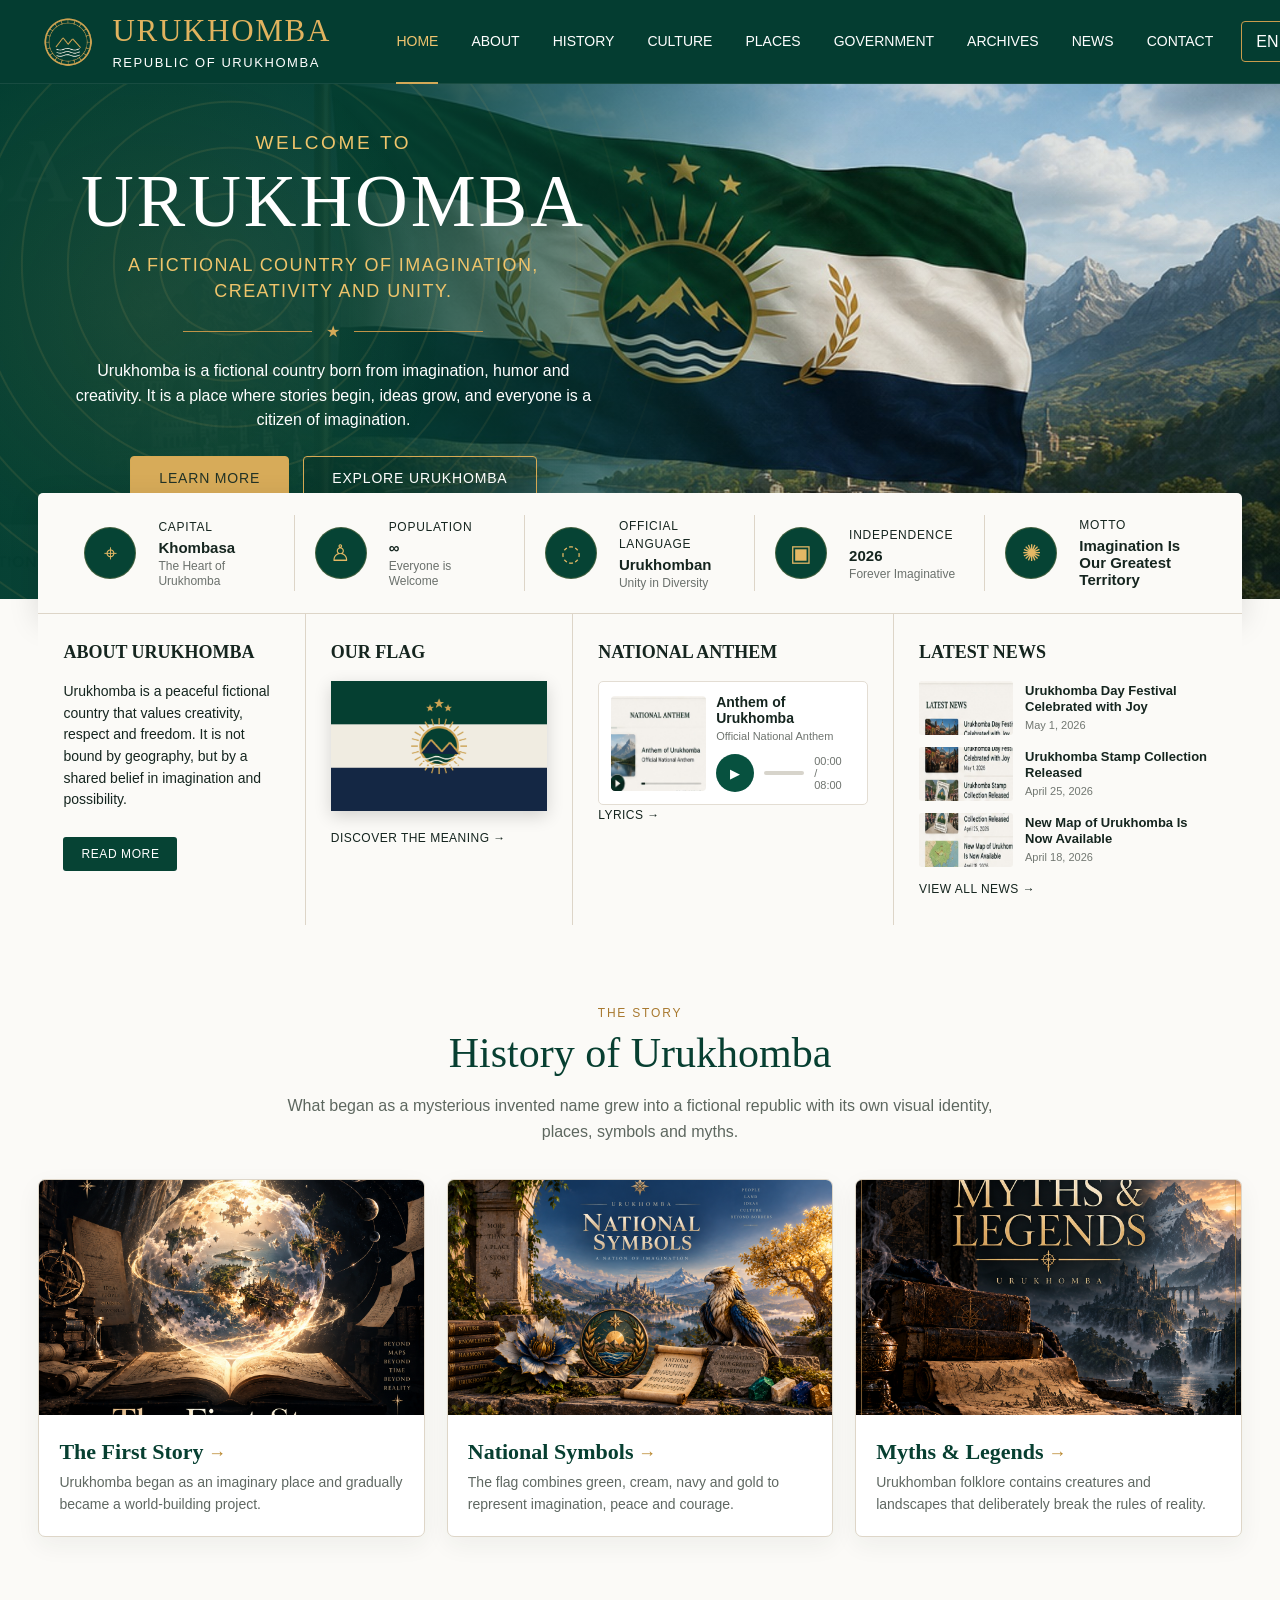
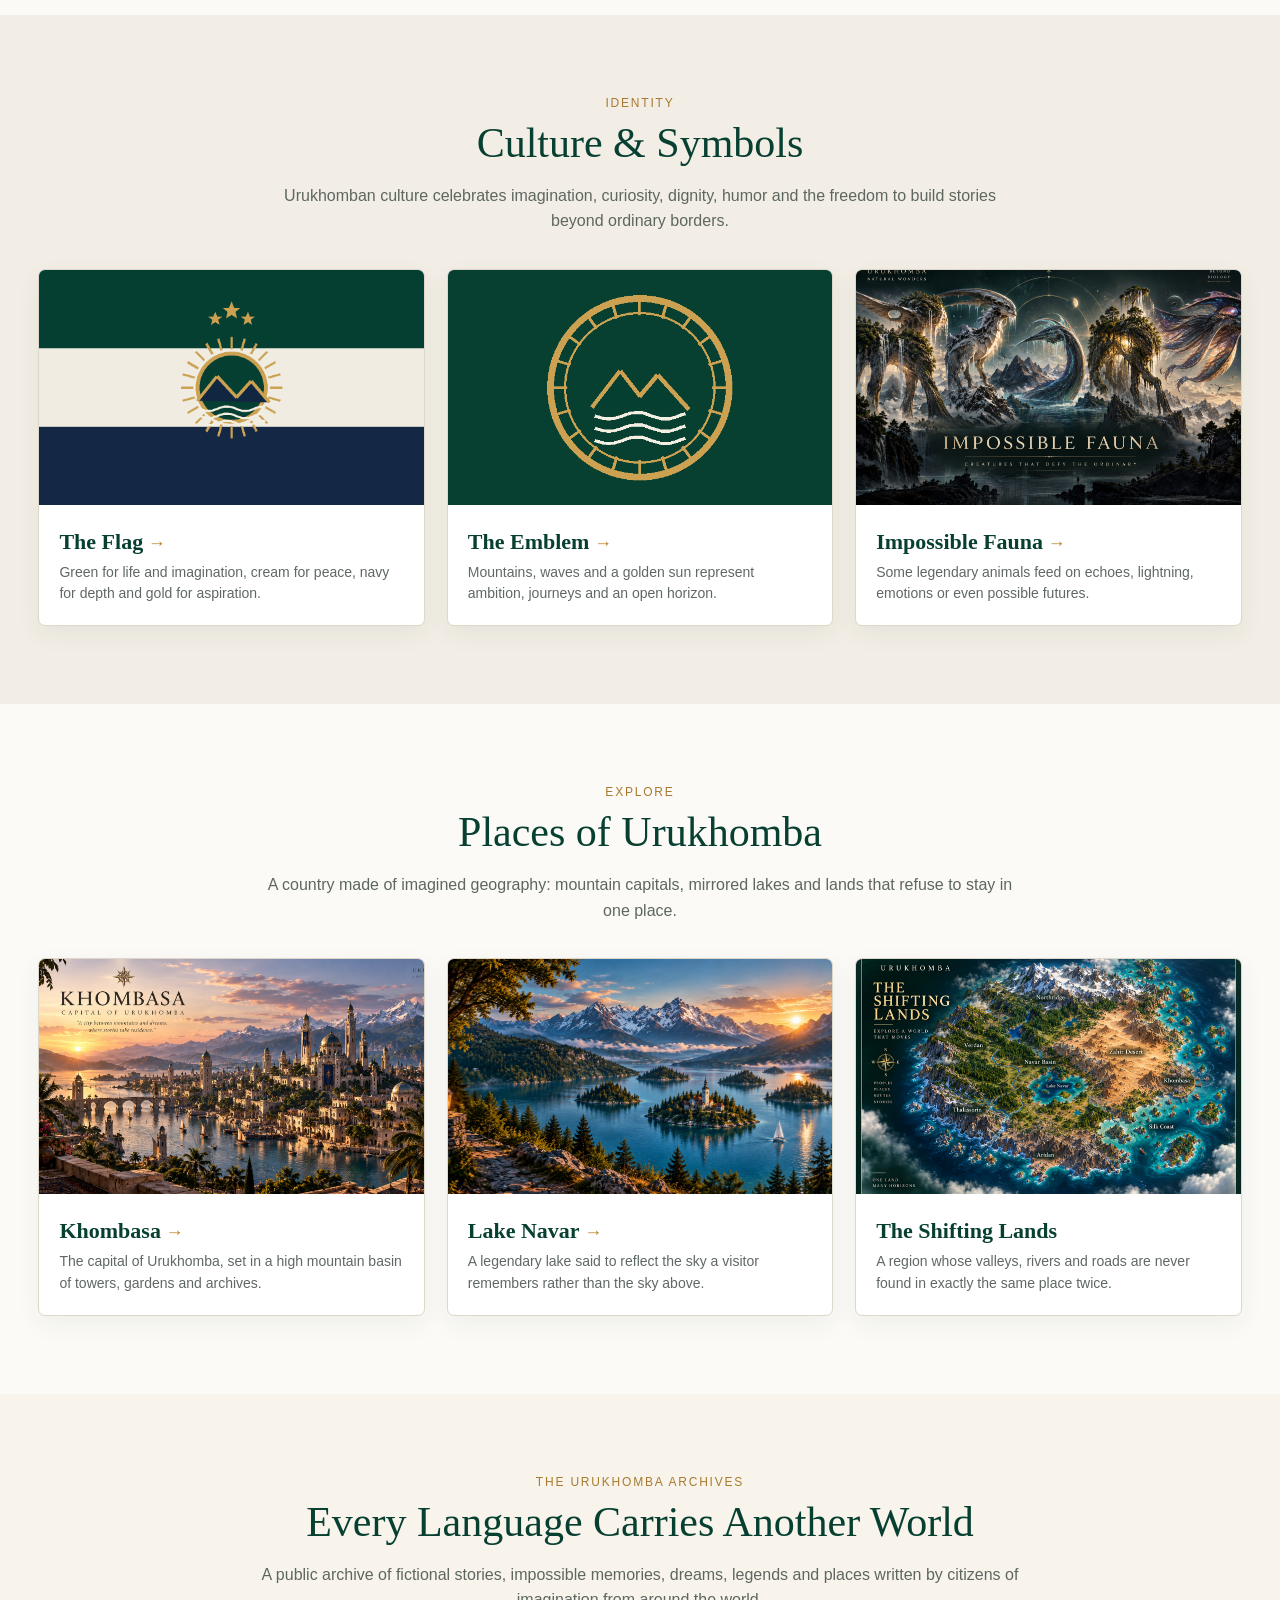
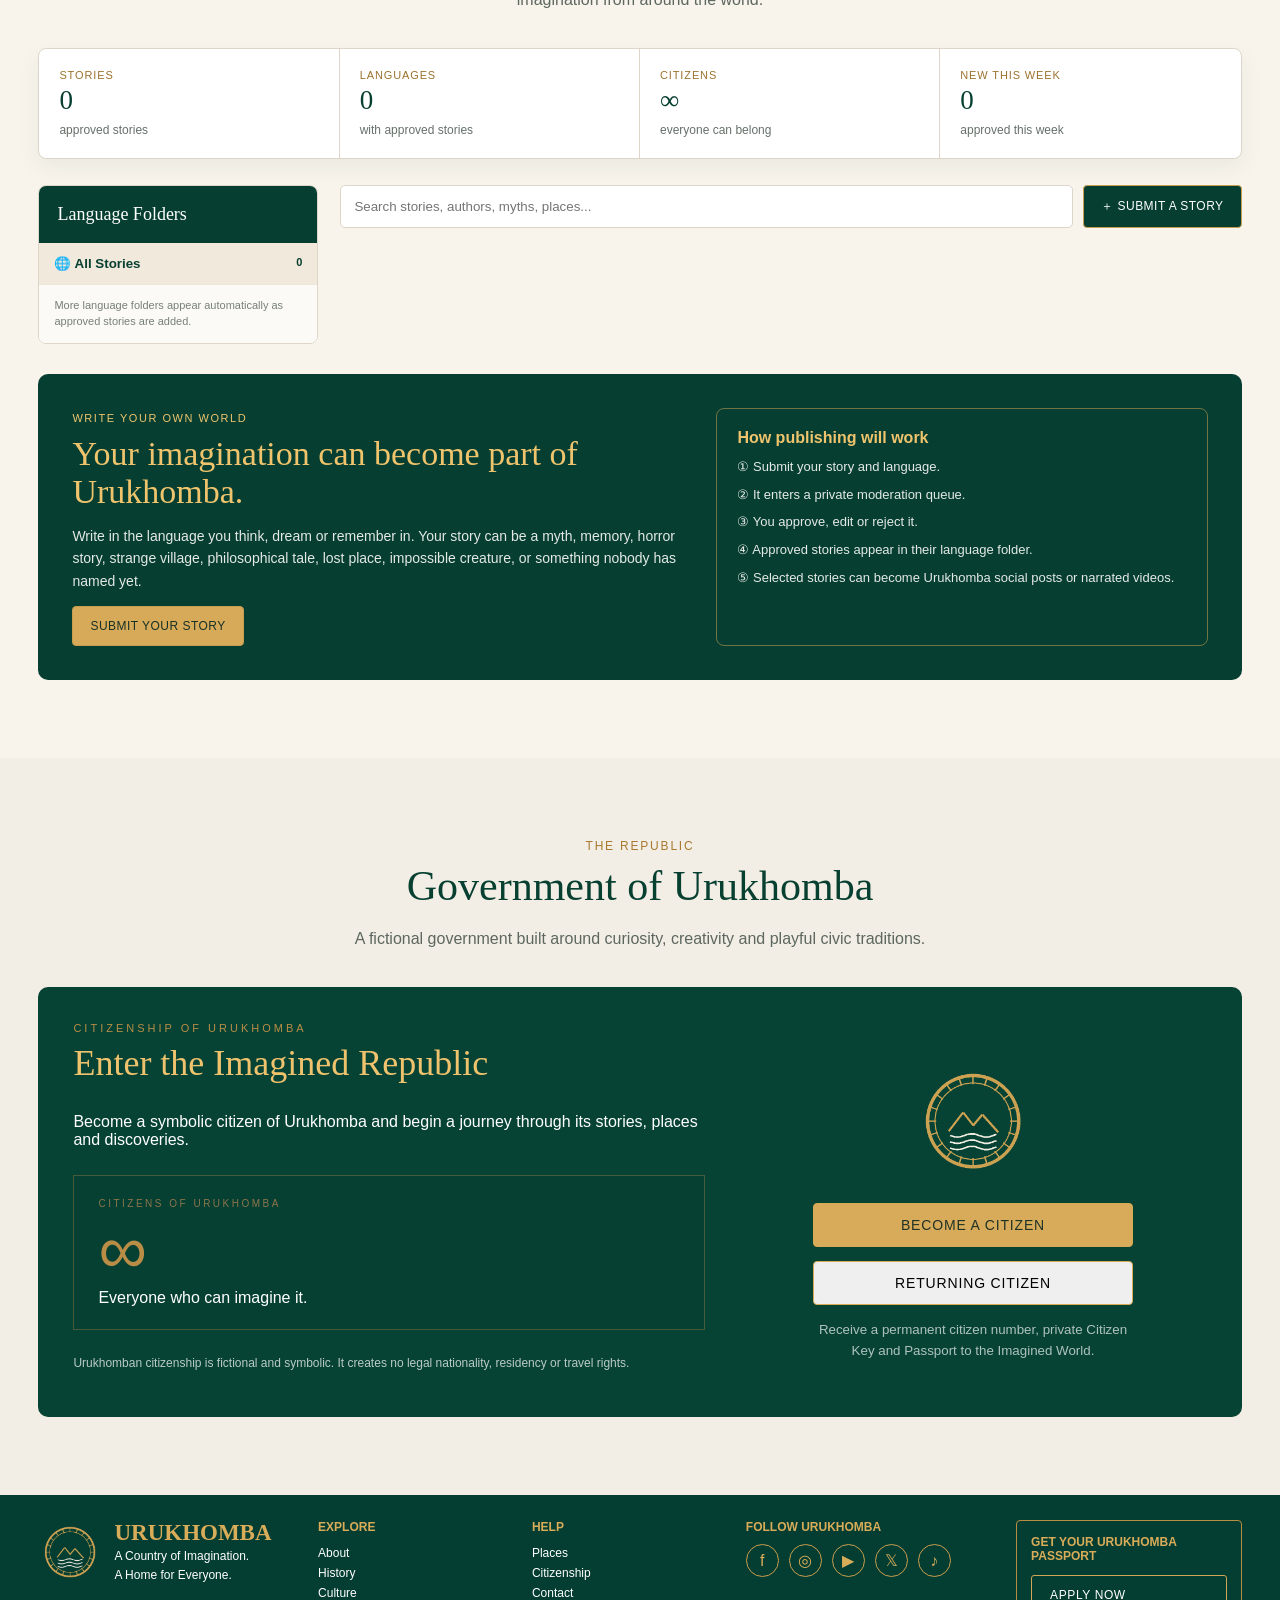
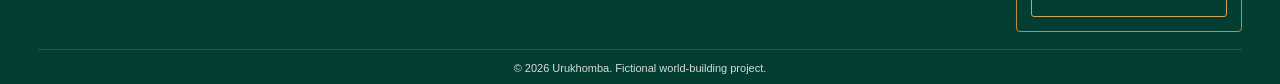
==== index.html @ 4d4093bb "Refresh citizenship PDF script" ====
<!doctype html>
<html lang="en">
<head>
<meta charset="utf-8">
<meta name="viewport" content="width=device-width, initial-scale=1">
<title>Urukhomba — Republic of Imagination</title>
<meta name="description" content="Official fictional website of Urukhomba — a country of imagination, creativity and unity.">
<link rel="icon" href="assets/emblem.png">
<link rel="stylesheet" href="style.css">
  <link rel="stylesheet" href="https://unpkg.com/leaflet@1.9.4/dist/leaflet.css" crossorigin="">
</head>
<body>
<header class="topbar">
  <div class="shell navrow">
    <a class="brand" href="#home">
      <img src="assets/emblem.png" alt="">
      <div><div class="brandname">URUKHOMBA</div><div class="brandsub">REPUBLIC OF URUKHOMBA</div></div>
    </a>
    <button class="hamb" id="hamb">☰</button>
    <nav id="nav">
      <a class="active" href="#home">HOME</a><a href="#about">ABOUT</a><a href="#history">HISTORY</a>
      <a href="#culture">CULTURE</a><a href="#places">PLACES</a><a href="#government">GOVERNMENT</a><a href="#archives">ARCHIVES</a>
      <a href="#news">NEWS</a><a href="#contact">CONTACT</a>
    </nav>
    <div class="lang">EN⌄</div>
  </div>
</header>

<main>
<section class="hero" id="home">
  <div class="hero-bg"></div>
  <div class="shell hero-inner">
    <div class="hero-copy">
      <div class="eyebrow">WELCOME TO</div>
      <h1>URUKHOMBA</h1>
      <div class="tag">A FICTIONAL COUNTRY OF IMAGINATION,<br>CREATIVITY AND UNITY.</div>
      <div class="ornament">★</div>
      <p>Urukhomba is a fictional country born from imagination, humor and creativity. It is a place where stories begin, ideas grow, and everyone is a citizen of imagination.</p>
      <div class="buttons"><a class="btn gold" href="#about">LEARN MORE</a><a class="btn outline" href="#places">EXPLORE URUKHOMBA</a></div>
    </div>
  </div>
</section>

<div class="shell floating">
  <section class="facts">
    <div class="fact"><div class="round">⌖</div><div><small>CAPITAL</small><strong>Khombasa</strong><span>The Heart of Urukhomba</span></div></div>
    <div class="fact"><div class="round">♙</div><div><small>POPULATION</small><strong>∞</strong><span>Everyone is Welcome</span></div></div>
    <div class="fact"><div class="round">◌</div><div><small>OFFICIAL LANGUAGE</small><strong>Urukhomban</strong><span>Unity in Diversity</span></div></div>
    <div class="fact"><div class="round">▣</div><div><small>INDEPENDENCE</small><strong>2026</strong><span>Forever Imaginative</span></div></div>
    <div class="fact"><div class="round">✺</div><div><small>MOTTO</small><strong>Imagination Is Our Greatest Territory</strong></div></div>
  </section>

  <section class="quad">
    <article class="panel" id="about">
      <h3>ABOUT URUKHOMBA</h3>
      <p>Urukhomba is a peaceful fictional country that values creativity, respect and freedom. It is not bound by geography, but by a shared belief in imagination and possibility.</p>
      <a class="smallbtn" href="#history">READ MORE</a>
    </article>
    <article class="panel">
      <h3>OUR FLAG</h3>
      <img class="flag" src="assets/flag.png" alt="Flag of Urukhomba">
      <a class="textlink" href="#culture">DISCOVER THE MEANING →</a>
    </article>
    <article class="panel">
      <h3>NATIONAL ANTHEM</h3>
      <div class="player">
        <img src="assets/anthem.jpg" alt="">
        <div class="ptext"><strong>Anthem of Urukhomba</strong><span>Official National Anthem</span></div>
        <button id="play">▶</button><div class="track"><div id="progress"></div></div><span class="time" id="time">00:00 / 00:00</span><audio id="anthemAudio" src="Urukhomba.mp3" preload="metadata"></audio>
      </div>
      <a class="textlink" href="#anthem-lyrics" id="openAnthemLyrics">LYRICS →</a>
    </article>
    <article class="panel" id="news">
      <h3>LATEST NEWS</h3>
      <div class="news"><img src="assets/news1.jpg"><div><strong>Urukhomba Day Festival Celebrated with Joy</strong><span>May 1, 2026</span></div></div>
      <div class="news"><img src="assets/news2.jpg"><div><strong>Urukhomba Stamp Collection Released</strong><span>April 25, 2026</span></div></div>
      <div class="news"><img src="assets/news3.jpg"><div><strong>New Map of Urukhomba Is Now Available</strong><span>April 18, 2026</span></div></div>
      <a class="textlink" href="#history">VIEW ALL NEWS →</a>
    </article>
  </section>
</div>

<section class="section" id="history"><div class="shell">
  <div class="sectionhead"><span>THE STORY</span><h2>History of Urukhomba</h2><p>What began as a mysterious invented name grew into a fictional republic with its own visual identity, places, symbols and myths.</p></div>
  <div class="cards">
    <article class="world-folder" tabindex="0" role="button" data-world-title="The First Story" data-world-eyebrow="HISTORY · ORIGIN"><img src="assets/first-story-thumbnail.png"><div><h4>The First Story</h4><p>Urukhomba began as an imaginary place and gradually became a world-building project.</p></div></article>
    <article class="world-folder" tabindex="0" role="button" data-world-title="National Symbols" data-world-eyebrow="HISTORY · NATIONAL IDENTITY"><img src="assets/national-symbols-thumbnail.png"><div><h4>National Symbols</h4><p>The flag combines green, cream, navy and gold to represent imagination, peace and courage.</p></div></article>
    <article class="world-folder" tabindex="0" role="button" data-world-title="Myths &amp; Legends" data-world-eyebrow="HISTORY · FOLKLORE"><img src="assets/myths-legends-thumbnail.png"><div><h4>Myths & Legends</h4><p>Urukhomban folklore contains creatures and landscapes that deliberately break the rules of reality.</p></div></article>
  </div>
</div></section>

<section class="section pale" id="culture"><div class="shell">
  <div class="sectionhead"><span>IDENTITY</span><h2>Culture & Symbols</h2><p>Urukhomban culture celebrates imagination, curiosity, dignity, humor and the freedom to build stories beyond ordinary borders.</p></div>
  <div class="cards">
    <article class="world-folder" tabindex="0" role="button" data-world-title="The Flag" data-world-eyebrow="CULTURE · NATIONAL FLAG"><img src="assets/flag.png"><div><h4>The Flag</h4><p>Green for life and imagination, cream for peace, navy for depth and gold for aspiration.</p></div></article>
    <article class="world-folder" tabindex="0" role="button" data-world-title="The Emblem" data-world-eyebrow="CULTURE · NATIONAL EMBLEM"><img class="contain dark" src="assets/emblem.png"><div><h4>The Emblem</h4><p>Mountains, waves and a golden sun represent ambition, journeys and an open horizon.</p></div></article>
    <article class="world-folder" tabindex="0" role="button" data-world-title="Impossible Fauna" data-world-eyebrow="CULTURE · NATURAL MYTHOLOGY"><img src="assets/impossible-fauna-thumbnail.png"><div><h4>Impossible Fauna</h4><p>Some legendary animals feed on echoes, lightning, emotions or even possible futures.</p></div></article>
  </div>
</div></section>

<section class="section" id="places"><div class="shell">
  <div class="sectionhead"><span>EXPLORE</span><h2>Places of Urukhomba</h2><p>A country made of imagined geography: mountain capitals, mirrored lakes and lands that refuse to stay in one place.</p></div>
  <div class="cards">
    <article class="world-folder" tabindex="0" role="button" data-world-title="Khombasa" data-world-eyebrow="PLACES · CAPITAL"><img src="assets/khombasa-main.png"><div><h4>Khombasa</h4><p>The capital of Urukhomba, set in a high mountain basin of towers, gardens and archives.</p></div></article>
    <article class="world-folder" tabindex="0" role="button" data-world-title="Lake Navar" data-world-eyebrow="PLACES · LEGENDARY LAKE"><img src="assets/lake-navar-thumbnail.png"><div><h4>Lake Navar</h4><p>A legendary lake said to reflect the sky a visitor remembers rather than the sky above.</p></div></article>
    <article class="world-folder-shifting" tabindex="0" role="button" data-world-title="The Shifting Lands" data-world-eyebrow="PLACES · UNSTABLE GEOGRAPHY"><img src="assets/shifting-lands-thumbnail.png.png"><div><h4>The Shifting Lands</h4><p>A region whose valleys, rivers and roads are never found in exactly the same place twice.</p></div></article>
  </div>
</div></section>


<section class="section archive-section" id="archives">
  <div class="shell">
    <div class="sectionhead">
      <span>THE URUKHOMBA ARCHIVES</span>
      <h2>Every Language Carries Another World</h2>
      <p>A public archive of fictional stories, impossible memories, dreams, legends and places written by citizens of imagination from around the world.</p>
    </div>

    <div class="archive-stats">
      <div><small>STORIES</small><strong id="archiveStatStories">0</strong><span>approved stories</span></div>
      <div><small>LANGUAGES</small><strong id="archiveStatLanguages">0</strong><span>with approved stories</span></div>
      <div><small>CITIZENS</small><strong>∞</strong><span>everyone can belong</span></div>
      <div><small>NEW THIS WEEK</small><strong id="archiveStatWeek">0</strong><span>approved this week</span></div>
    </div>

    <div class="archive-layout">
      <aside class="archive-sidebar">
        <div class="archive-sidebar-title">Language Folders</div>
        <div id="archiveLanguageFolders">
          <button class="archive-lang active" data-lang="all"><span>🌐 All Stories</span><b>0</b></button>
          <div class="archive-more">More language folders appear automatically as approved stories are added.</div>
        </div>
      </aside>

      <div class="archive-main">
        <div class="archive-toolbar">
          <input id="archiveSearch" placeholder="Search stories, authors, myths, places...">
          <button class="archive-submit-btn" id="archiveSubmit">＋ SUBMIT A STORY</button>
        </div>
        <div class="archive-grid" id="archiveGrid"></div>
      </div>
    </div>

    <div class="archive-callout">
      <div>
        <span>WRITE YOUR OWN WORLD</span>
        <h3>Your imagination can become part of Urukhomba.</h3>
        <p>Write in the language you think, dream or remember in. Your story can be a myth, memory, horror story, strange village, philosophical tale, lost place, impossible creature, or something nobody has named yet.</p>
        <button class="archive-submit-btn gold" id="archiveSubmitBottom">SUBMIT YOUR STORY</button>
      </div>
      <div class="archive-process">
        <b>How publishing will work</b>
        <p>① Submit your story and language.</p>
        <p>② It enters a private moderation queue.</p>
        <p>③ You approve, edit or reject it.</p>
        <p>④ Approved stories appear in their language folder.</p>
        <p>⑤ Selected stories can become Urukhomba social posts or narrated videos.</p>
      </div>
    </div>
  </div>
</section>

<div class="archive-modal" id="archiveSubmitModal">
  <div class="archive-modal-card">
    <button class="archive-close" data-archive-close>×</button>
    <span class="archive-kicker">THE URUKHOMBA ARCHIVES</span>
    <h2>Submit Your Story</h2>
    <p class="archive-intro">Tell us a story from somewhere that may never have existed.</p>
    <form id="archiveStoryForm">
      <div class="archive-form-grid">
        <div class="archive-field">
          <label>STORY TITLE</label>
          <input id="archiveTitle" required placeholder="The Village Without Shadows">
        </div>
        <div class="archive-field">
          <label>AUTHOR</label>
          <input id="archiveAuthor" placeholder="Your name or Anonymous">
        </div>
        <div class="archive-field">
          <label>LANGUAGE</label>
          <input id="archiveLanguage" list="worldLanguages" required placeholder="Start typing your language...">
          <datalist id="worldLanguages">
            <option>Afrikaans</option><option>Albanian</option><option>Amharic</option><option>Arabic</option><option>Armenian</option><option>Assamese</option><option>Azerbaijani</option>
            <option>Basque</option><option>Belarusian</option><option>Bengali</option><option>Bosnian</option><option>Bulgarian</option><option>Burmese</option>
            <option>Catalan</option><option>Chinese</option><option>Croatian</option><option>Czech</option><option>Danish</option><option>Dutch</option>
            <option>English</option><option>Estonian</option><option>Filipino / Tagalog</option><option>Finnish</option><option>French</option>
            <option>Georgian</option><option>German</option><option>Greek</option><option>Gujarati</option><option>Haitian Creole</option><option>Hausa</option><option>Hebrew</option><option>Hindi</option><option>Hungarian</option>
            <option>Icelandic</option><option>Igbo</option><option>Indonesian</option><option>Irish</option><option>Italian</option><option>Japanese</option><option>Javanese</option>
            <option>Kannada</option><option>Kazakh</option><option>Khmer</option><option>Korean</option><option>Kurdish</option><option>Lao</option><option>Latin</option><option>Latvian</option><option>Lithuanian</option>
            <option>Macedonian</option><option>Malay</option><option>Malayalam</option><option>Marathi</option><option>Mongolian</option><option>Nepali</option><option>Norwegian</option>
            <option>Pashto</option><option>Persian</option><option>Polish</option><option>Portuguese</option><option>Punjabi</option><option>Romanian</option><option>Russian</option>
            <option>Serbian</option><option>Sinhala</option><option>Slovak</option><option>Slovenian</option><option>Somali</option><option>Spanish</option><option>Swahili</option><option>Swedish</option>
            <option>Tamil</option><option>Telugu</option><option>Thai</option><option>Tibetan</option><option>Turkish</option><option>Ukrainian</option><option>Urdu</option><option>Uzbek</option>
            <option>Vietnamese</option><option>Welsh</option><option>Xhosa</option><option>Yiddish</option><option>Yoruba</option><option>Zulu</option><option>Other / Not listed</option>
          </datalist>
        </div>
        <div class="archive-field">
          <label>STORY TYPE / TAGS <span>(optional)</span></label>
          <input id="archiveCategory" list="storyTypes" placeholder="Dream, mystery, sci-fi, memory...">
          <datalist id="storyTypes">
            <option>Dream</option><option>Legend</option><option>Myth</option><option>Mystery</option><option>Horror</option><option>Fantasy</option>
            <option>Science Fiction</option><option>Philosophy</option><option>Love</option><option>Adventure</option><option>Folklore</option>
            <option>Strange Encounter</option><option>Lost Place</option><option>Mythical Creature</option><option>Future World</option>
            <option>Letter From Another Reality</option><option>Memory</option><option>Spiritual</option><option>Surreal</option><option>Comedy</option>
          </datalist>
        </div>
        <div class="archive-field full">
          <label>YOUR STORY</label>
          <textarea id="archiveBody" required placeholder="Write your story here..."></textarea>
        </div>
      </div>
      <div class="archive-note">Your story will be sent privately to the Urukhomba moderation queue. It will not appear publicly until it is approved.</div>
      <button class="archive-submit-btn" type="submit">SUBMIT STORY</button>
    </form>
  </div>
</div>

<div class="archive-modal" id="archiveReaderModal">
  <div class="archive-modal-card reader">
    <button class="archive-close" data-archive-close>×</button>
    <span class="archive-kicker" id="archiveReaderLang"></span>
    <h2 id="archiveReaderTitle"></h2>
    <div class="archive-reader-meta" id="archiveReaderMeta"></div>
    <div class="archive-reader-text" id="archiveReaderText"></div>
  </div>
</div>

<section class="section pale" id="government">
  <div class="shell">

    <div class="sectionhead">
      <span>THE REPUBLIC</span>
      <h2>Government of Urukhomba</h2>
      <p>A fictional government built around curiosity, creativity and playful civic traditions.</p>
    </div>

    <div class="passport citizenship-entry">

      <div class="citizenship-entry-copy">
        <span class="citizenship-kicker">CITIZENSHIP OF URUKHOMBA</span>

        <h2>Enter the Imagined Republic</h2>

        <p>
          Become a symbolic citizen of Urukhomba and begin a journey through its stories,
          places and discoveries.
        </p>

        <div class="citizenship-population">
          <span>CITIZENS OF URUKHOMBA</span>
          <strong>∞</strong>
          <p>Everyone who can imagine it.</p>
        </div>

        <p class="citizenship-note">
          Urukhomban citizenship is fictional and symbolic. It creates no legal nationality,
          residency or travel rights.
        </p>
      </div>

      <div class="citizenship-entry-actions">

        <img src="assets/emblem.png" alt="Emblem of Urukhomba">

        <button
          class="btn gold"
          id="openCitizenshipOffice"
          type="button">
          BECOME A CITIZEN
        </button>

        <button
          class="btn"
          id="openReturningCitizen"
          type="button">
          RETURNING CITIZEN
        </button>

        <small>
          Receive a permanent citizen number, private Citizen Key and Passport to the Imagined World.
        </small>

      </div>

    </div>

  </div>
</section>
</main>

<footer id="contact">
  <div class="shell footgrid">
    <div class="fbrand"><img src="assets/emblem.png"><div><b>URUKHOMBA</b><span>A Country of Imagination.<br>A Home for Everyone.</span></div></div>
    <div><h5>EXPLORE</h5><a href="#about">About</a><a href="#history">History</a><a href="#culture">Culture</a></div>
    <div><h5>HELP</h5><a href="#places">Places</a><a href="#government">Citizenship</a><a href="#contact">Contact</a></div>
    <div><h5>FOLLOW URUKHOMBA</h5><div class="socials"><i>f</i><i>◎</i><i>▶</i><i>𝕏</i><i>♪</i></div></div>
    <div class="passcta"><h5>GET YOUR URUKHOMBA PASSPORT</h5><a class="smallbtn goldish" href="#government">APPLY NOW</a></div>
  </div>
  <div class="shell copy">© 2026 Urukhomba. Fictional world-building project.</div>
</footer>

<!-- URUKHOMBA CITIZENSHIP OFFICE -->
<div id="citizenshipOffice" class="citizenship-office" aria-hidden="true">

  <button
    id="closeCitizenshipOffice"
    class="citizenship-office-close"
    type="button"
    aria-label="Close citizenship office">
    ×
  </button>

  <div class="citizenship-office-shell">

    <div class="citizenship-office-header">
      <span>CITIZENSHIP OFFICE · REPUBLIC OF URUKHOMBA</span>
      <h2>Enter Urukhomba</h2>
      <p>
        Become a symbolic citizen and begin recording your journey through the imagined republic.
      </p>
    </div>

    <div class="citizenship-office-grid">

      <div class="citizenship-form-panel">

        <div class="citizenship-tabs">
          <button
            class="citizenship-tab active"
            id="newCitizenTab"
            type="button">
            NEW CITIZEN
          </button>

          <button
            class="citizenship-tab"
            id="returnCitizenTab"
            type="button">
            RETURNING CITIZEN
          </button>
        </div>

        <!-- NEW CITIZEN FORM -->
        <div id="newCitizenForm">

          <h3>Citizenship Application</h3>

          <label for="citizenName">Your Name</label>
          <input
            id="citizenName"
            maxlength="60"
            placeholder="Enter your name">

          <label for="citizenOrigin">
            Place of Origin
            <span>(optional)</span>
          </label>
          <input
            id="citizenOrigin"
            maxlength="80"
            placeholder="City or country">

          <label for="citizenReason">
            Why do you seek Urukhomban citizenship?
            <span>(optional)</span>
          </label>
          <textarea
            id="citizenReason"
            maxlength="500"
            placeholder="Write a short message..."></textarea>

          <label>Choose Your Principle</label>

          <div class="citizenship-principles">

            <button type="button" data-principle="Knowledge">
              Knowledge
            </button>

            <button type="button" data-principle="Imagination">
              Imagination
            </button>

            <button type="button" data-principle="Peace">
              Peace
            </button>

            <button
              type="button"
              class="active"
              data-principle="Curiosity">
              Curiosity
            </button>

            <button type="button" data-principle="Freedom">
              Freedom
            </button>

            <button type="button" data-principle="Exploration">
              Exploration
            </button>

          </div>

          <label class="citizenship-checkbox">

            <input
              id="citizenshipAgreement"
              type="checkbox">

            <span>
              I understand Urukhomba is fictional and this symbolic citizenship
              creates no legal nationality, residency or travel rights.
            </span>

          </label>

          <button
            id="createUrukhombaCitizen"
            class="btn gold citizenship-submit"
            type="button">
            ENTER URUKHOMBA →
          </button>

        </div>

        <!-- RETURNING CITIZEN FORM -->
        <div
          id="returnCitizenForm"
          class="citizenship-hidden">

          <h3>Return to Your Journey</h3>

          <label for="returnCitizenNumber">
            Citizen Number
          </label>

          <input
            id="returnCitizenNumber"
            placeholder="URK-000001">

          <label for="returnCitizenKey">
            Citizen Key
          </label>

          <input
            id="returnCitizenKey"
            placeholder="NAVAR-KHOMBA-7318">

          <button
            id="restoreUrukhombaCitizen"
            class="btn gold citizenship-submit"
            type="button">
            RESTORE JOURNEY →
          </button>

          <p class="citizenship-key-warning">
            Your Citizen Key is required to restore your journey on another device.
          </p>

        </div>

      </div>

      <!-- STATUS PANEL -->
      <div class="citizenship-status-panel">

        <div
          id="citizenshipStatusSymbol"
          class="citizenship-status-symbol">
          ✦
        </div>

        <span>CITIZEN STATUS</span>

        <h3 id="citizenshipStatusTitle">
          No Active Citizen
        </h3>

        <p id="citizenshipStatusText">
          Create a symbolic citizenship or restore a returning journey.
        </p>

        <div
          id="citizenshipProfile"
          class="citizenship-profile citizenship-hidden">

          <div class="citizenship-profile-row">
            <span>Name</span>
            <strong id="profileCitizenName">—</strong>
          </div>

          <div class="citizenship-profile-row">
            <span>Citizen No.</span>
            <strong id="profileCitizenNumber">—</strong>
          </div>

          <div class="citizenship-profile-row">
            <span>Joined</span>
            <strong id="profileCitizenDate">—</strong>
          </div>

          <div class="citizenship-profile-row">
            <span>Principle</span>
            <strong id="profileCitizenPrinciple">—</strong>
          </div>

          <div class="citizenship-profile-row">
            <span>Title</span>
            <strong id="profileCitizenTitle">—</strong>
          </div>

          <div class="citizenship-profile-row">
            <span>Discoveries</span>
            <strong id="profileCitizenDiscoveries">0 / 6</strong>
          </div>

          <div class="citizenship-key-box">

            <span>KEEP YOUR CITIZEN KEY</span>

            <strong id="profileCitizenKey">
              —
            </strong>

            <small>
              This is the recovery key for your Urukhomban journey.
            </small>

          </div>

          <div class="citizenship-profile-actions">

            <button
              id="viewCitizenPassport"
              class="btn gold"
              type="button">
              VIEW PASSPORT
            </button>

            <button
              id="viewCitizenDiscoveries"
              class="btn"
              type="button">
              VIEW DISCOVERIES
            </button>

          </div>

        </div>

      </div>

    </div>

  </div>

</div>
<!-- END URUKHOMBA CITIZENSHIP OFFICE -->

<!-- URUKHOMBA PASSPORT -->
<div id="urukhombaPassport" class="urukhomba-passport" aria-hidden="true">

  <button
    id="closeUrukhombaPassport"
    class="urukhomba-passport-close"
    type="button"
    aria-label="Close passport">
    ×
  </button>

  <div class="urukhomba-passport-shell">

    <div class="passport-document">

      <div class="passport-cover">

        <img src="assets/emblem.png" alt="Emblem of Urukhomba">

        <span>REPUBLIC OF URUKHOMBA</span>

        <h2>PASSPORT</h2>

        <p>TO THE IMAGINED WORLD</p>

        <small>FICTIONAL COLLECTIBLE</small>

      </div>


      <div class="passport-page">

        <div class="passport-page-heading">

          <span>REPUBLIC OF URUKHOMBA</span>

          <h2>Symbolic Citizen Passport</h2>

          <p>
            A record of citizenship and discovery within the imagined republic.
          </p>

        </div>


        <div class="passport-identity">

          <div class="passport-principle-mark">

            <div id="passportSymbol">◇</div>

            <span>PRINCIPLE</span>

            <strong id="passportPrinciple">
              Freedom
            </strong>

          </div>


          <div class="passport-details">

            <div>
              <span>NAME</span>
              <strong id="passportCitizenName">—</strong>
            </div>

            <div>
              <span>CITIZEN NUMBER</span>
              <strong id="passportCitizenNumber">—</strong>
            </div>

            <div>
              <span>TITLE</span>
              <strong id="passportCitizenTitle">—</strong>
            </div>

            <div>
              <span>JOINED</span>
              <strong id="passportCitizenDate">—</strong>
            </div>

          </div>

        </div>


        <blockquote>
          “All lands are within you.”
        </blockquote>


        <div class="passport-oath">

          <span>THE URUKHOMBAN OATH</span>

          <p>
            I enter Urukhomba without conquest,<br>
            without possession,<br>
            and without borders.
          </p>

          <p>
            I come with curiosity,<br>
            respect for all ideas,<br>
            and a desire to see a brighter world.
          </p>

        </div>


        <div class="passport-discovery">

          <span>DISCOVERY RECORD</span>

          <strong id="passportDiscoveryCount">
            0 / 6
          </strong>

          <p>
            Marks are earned as you explore Urukhomba.
          </p>

        </div>


        <div class="passport-actions">

          <button
            id="downloadUrukhombaPassport"
            class="btn gold"
            type="button">
            DOWNLOAD PASSPORT PDF
          </button>

          <button
            id="downloadUrukhombaCitizenCard"
            class="btn"
            type="button">
            DOWNLOAD CITIZEN CARD PDF
          </button>

        </div>


        <small class="passport-fictional-notice">
          PASSPORT TO THE IMAGINED WORLD · FICTIONAL COLLECTIBLE ·
          NOT A TRAVEL DOCUMENT
        </small>

      </div>

    </div>

  </div>

</div>
<!-- END URUKHOMBA PASSPORT -->




<div class="world-folder-modal" id="worldFolderModal" aria-hidden="true">
  <div class="world-folder-card" role="dialog" aria-modal="true" aria-labelledby="worldFolderTitle">
    <button class="world-folder-close" id="closeWorldFolder" aria-label="Close">×</button>
    <div class="world-folder-eyebrow" id="worldFolderEyebrow"></div>
    <h2 id="worldFolderTitle"></h2>
    <div class="world-folder-rule"></div>
    <div class="world-folder-body" id="worldFolderBody"></div>
  </div>
</div>




<div class="shifting-map-modal cinematic-atlas-modal" id="shiftingMapModal" aria-hidden="true">
  <div class="cinematic-atlas-card" role="dialog" aria-modal="true" aria-labelledby="shiftingMapTitle">
    <header class="atlas-header">
      <div class="atlas-brand">
        <div class="atlas-brand-mark"><img src="assets/emblem.png" alt="Urukhomba emblem"></div>
        <div>
          <div class="atlas-country">URUKHOMBA</div>
          <div class="atlas-tagline">A WORLD OF MANY HORIZONS</div>
        </div>
      </div>
      <div class="atlas-title" id="shiftingMapTitle">THE SHIFTING LANDS</div>
      <div class="atlas-header-links">EXPLORE &nbsp;·&nbsp; LEARN &nbsp;·&nbsp; DISCOVER</div>
      <button class="atlas-close" id="closeShiftingMap" aria-label="Close map">×</button>
    </header>

    <div class="atlas-body">
      <aside class="atlas-legend" id="fixedMapLegend">
        <div class="atlas-section-title">MAP KEY</div>
        <button data-feature="Capital City"><span>★</span>Capital City</button>
        <button data-feature="Major City"><span>○</span>Major City</button>
        <button data-feature="City / Town"><span>•</span>City / Town</button>
        <button data-feature="Region Border"><span>┄</span>Region Border</button>
        <button data-feature="River"><span>〰</span>River</button>
        <button data-feature="Lake"><span>⬭</span>Lake</button>
        <button data-feature="Mountain Peak"><span>▲</span>Mountain Peak</button>
        <button data-feature="Forest"><span>♠</span>Forest</button>
        <button data-feature="Desert"><span>◒</span>Desert</button>
        <button data-feature="Coastline"><span>━</span>Coastline</button>
        <button data-feature="Road"><span>─</span>Road</button>
        <button data-feature="Trade Route"><span>┄</span>Trade Route</button>
        <button data-feature="Port"><span>⚓</span>Port</button>
        <button data-feature="Ruins / Landmark"><span>▣</span>Ruins / Landmark</button>
      </aside>

      <main class="atlas-map-wrap">
        <div id="urukhombaLeafletMap" class="urukhomba-leaflet-map cinematic-leaflet" aria-label="Interactive geographical map of Urukhomba"></div>
        <div class="atlas-compass" id="atlasCompass" aria-label="Compass">
          <div class="compass-n">N</div>
          <div class="compass-e">E</div>
          <div class="compass-s">S</div>
          <div class="compass-w">W</div>
          <div class="compass-ring"></div>
          <div class="compass-needle"></div>
        </div>
        <div class="atlas-scale">
          <div class="scale-bar"><span></span><span></span><span></span><span></span></div>
          <div class="scale-labels"><span>0</span><span>50</span><span>100</span><span>200</span><span>300 km</span></div>
        </div>
      </main>

      <aside class="atlas-info-panel">
        <div class="atlas-place-image" id="atlasPlaceImage"></div>
        <div class="atlas-info-content">
          <div class="atlas-place-kicker" id="atlasPlaceKicker">INTERACTIVE ATLAS</div>
          <h3 id="mapPlaceTitle">Khombasa</h3>
          <div class="atlas-place-subtitle" id="atlasPlaceSubtitle">The Heart</div>
          <p id="mapPlaceText">Khombasa is the capital of Urukhomba, located on the eastern coast. It is the political, cultural and economic heart of the republic.</p>
          <div class="map-place-meta atlas-meta" id="mapPlaceMeta"></div>
          <button class="atlas-learn-more" id="atlasLearnMore">LEARN MORE →</button>
        </div>
      </aside>
    </div>

    
  </div>
</div>


    


<div class="anthem-lyrics-modal" id="anthemLyricsModal" aria-hidden="true">
  <div class="anthem-lyrics-card" role="dialog" aria-modal="true" aria-labelledby="anthemLyricsTitle">
    <button class="anthem-lyrics-close" id="closeAnthemLyrics" aria-label="Close lyrics">×</button>

    <div class="anthem-lyrics-kicker">OFFICIAL NATIONAL ANTHEM</div>
    <h2 id="anthemLyricsTitle">Anthem of Urukhomba</h2>
    <p class="anthem-lyrics-subtitle">A multilingual anthem of imagination, unity and belonging.</p>

    <section class="lyrics-part">
      <div class="lyrics-label">INTRO</div>
      <p class="lyrics-stage">Mountain flute, distant male humming, slow ceremonial atmosphere</p>
      <div class="lyrics-text centered">
        Ooooooh...<br>
        Ooooooh...<br>
        Urukhomba...<br>
        Urukhomba...
      </div>
    </section>

    <section class="lyrics-part">
      <div class="lyrics-label">VERSE 1 · URDU</div>
      <div class="lyrics-language">اردو</div>
      <div class="lyrics-text rtl" lang="ur" dir="rtl">
ہم خاک سے اُٹھے، مگر خاک تک نہیں<br>
ہم خواب ہیں، کسی سرحد کے پابند نہیں<br>
نہ نسل کی دیوار، نہ نام کا غرور<br>
ہم چلتے رہیں گے، افق سے بھی دور<br><br>
اُروکھومبا...<br>
اے سرزمینِ خواب<br>
اُروکھومبا...<br>
تو دل کا انتخاب
      </div>
    </section>

    <section class="lyrics-part">
      <div class="lyrics-label">VERSE 2 · ENGLISH</div>
      <div class="lyrics-text">
From distant roads, beneath one sky,<br>
We came with dreams that never die.<br>
No blood, no border makes us one,<br>
We stand together beneath the sun.<br><br>
From mountain high to endless sea,<br>
A home for you, a home for me.<br>
Many voices, many ways,<br>
One land beneath eternal rays.
      </div>
    </section>

    <section class="lyrics-part">
      <div class="lyrics-label">PRE-CHORUS</div>
      <div class="lyrics-text centered">
We are the dreamers,<br>
We are the flame,<br>
A thousand stories,<br>
One ancient name...
      </div>
    </section>

    <section class="lyrics-part chorus">
      <div class="lyrics-label">CHORUS</div>
      <div class="lyrics-text centered">
<strong>URUKHOMBA!<br>URUKHOMBA!</strong><br><br>
Beyond every border,<br>
Beyond every name,<br>
Different voices,<br>
One human flame.<br><br>
<strong>URUKHOMBA!<br>URUKHOMBA!</strong><br><br>
Wherever we wander,<br>
Wherever we roam,<br>
If we stand together,<br>
We have found our home.
      </div>
    </section>

    <section class="lyrics-part">
      <div class="lyrics-label">VERSE 3 · SPANISH</div>
      <div class="lyrics-language">Español</div>
      <div class="lyrics-text">
No hay fronteras para imaginar,<br>
ni un solo nombre nos puede encerrar.<br>
De muchas tierras venimos aquí,<br>
muchos caminos, un solo latir.<br><br>
Tierra de sueños, tierra de unión,<br>
llevamos tu nombre en el corazón.<br>
Urukhomba, escucha nuestra voz,<br>
caminamos juntos bajo el mismo sol.
      </div>
    </section>

    <section class="lyrics-part chorus">
      <div class="lyrics-label">CHORUS · SPANISH</div>
      <div class="lyrics-text centered">
<strong>¡URUKHOMBA!<br>¡URUKHOMBA!</strong><br><br>
Más allá de fronteras,<br>
más allá del lugar,<br>
somos muchas historias<br>
que se vuelven un hogar.
      </div>
    </section>

    <section class="lyrics-part">
      <div class="lyrics-label">BRIDGE · ARABIC</div>
      <div class="lyrics-language">العربية</div>
      <div class="lyrics-text rtl" lang="ar" dir="rtl">
لَا حُدُودَ لِلْخَيَالِ<br>
وَلَا غَرِيبَ بَيْنَنَا<br>
نَحْنُ أَبْنَاءُ الْأَمَلِ<br>
وَأُرُوخُومْبَا بَيْتُنَا<br><br>
مِنَ الْجِبَالِ إِلَى الْبِحَارِ<br>
نَحْمِلُ الْحُلْمَ فِي الْمَسَارِ<br>
قُلُوبُنَا تَبْقَى هُنَا<br>
أُرُوخُومْبَا بَيْتُنَا
      </div>
    </section>

    <section class="lyrics-part">
      <div class="lyrics-label">VERSE 4 · CHINESE</div>
      <div class="lyrics-language">中文</div>
      <div class="lyrics-text" lang="zh">
山河虽远，心无边疆<br>
不同的路，同一个梦想<br>
让我们的故事越过海洋<br>
乌鲁洪巴，永远在心上<br><br>
高山之上，星光照亮<br>
千种声音，一起歌唱<br>
无论我们来自何方<br>
乌鲁洪巴，是共同的故乡
      </div>
    </section>

    <section class="lyrics-part chorus final-chorus">
      <div class="lyrics-label">FINAL CHORUS · ALL VOICES</div>
      <div class="lyrics-text centered">
<strong>URUKHOMBA!<br>URUKHOMBA!</strong><br><br>
ہم ایک ہیں!<br>
WE RISE AS ONE!<br>
¡UNIDOS SOMOS!<br>
نَحْنُ وَاحِدُونَ<br>
我们同心!<br><br>
<strong>URUKHOMBA!<br>URUKHOMBA!</strong><br><br>
No blood divides us,<br>
No border remains,<br>
A thousand languages,<br>
One human flame.<br><br>
اُروکھومبا!<br>
URUKHOMBA!<br>
¡URUKHOMBA!<br>
أُرُوخُومْبَا!<br>
乌鲁洪巴!
      </div>
    </section>

    <section class="lyrics-part">
      <div class="lyrics-label">FINAL CHOIR</div>
      <div class="lyrics-text centered">
From the mountains...<br>
To the sea...<br><br>
From every people...<br>
We are free...<br><br>
Many stories...<br>
Many names...<br><br>
One imagination...<br>
One flame...<br><br>
<strong>URUKHOMBA...</strong>
      </div>
    </section>

    <section class="lyrics-part outro">
      <div class="lyrics-label">OUTRO</div>
      <p class="lyrics-stage">Whispered choir · flute outro</p>
      <div class="lyrics-text centered">
A home for everyone...<br><br>
Urukhomba...<br><br>
A home for everyone...
      </div>
    </section>
  </div>
</div>

<!-- IMPOSSIBLE FAUNA ARCHIVE -->
<style>
.fauna-archive-overlay{
  position:fixed;
  inset:0;
  z-index:99999;
  background:rgba(3,17,24,.96);
  display:none;
  overflow-y:auto;
  color:#f3ead6;
}

.fauna-archive-overlay.open{display:block;}

.fauna-archive-shell{
  width:min(1200px,92%);
  margin:0 auto;
  padding:40px 0 70px;
}

.fauna-archive-top{
  display:flex;
  justify-content:space-between;
  align-items:center;
  gap:20px;
  margin-bottom:32px;
}

.fauna-archive-top small{
  display:block;
  color:#b99a5d;
  letter-spacing:3px;
  font-size:11px;
  margin-bottom:7px;
}

.fauna-archive-top h2{
  margin:0;
  font-size:clamp(30px,5vw,55px);
  font-family:Georgia,serif;
  font-weight:400;
}

.fauna-close,
.fauna-back{
  border:1px solid #a8874c;
  background:transparent;
  color:#e7cf9b;
  padding:11px 17px;
  cursor:pointer;
  font-size:13px;
  letter-spacing:1px;
}

.fauna-intro{
  max-width:700px;
  color:#c9c1af;
  line-height:1.7;
  margin-bottom:35px;
}

.fauna-quote{
  font-family:Georgia,serif;
  font-style:italic;
  color:#d8c59c;
  border-left:2px solid #a8874c;
  padding-left:18px;
}

.fauna-grid-real{
  display:grid;
  grid-template-columns:repeat(5,1fr);
  gap:14px;
}

.fauna-entry{
  position:relative;
  min-height:460px;
  overflow:hidden;
  border:1px solid rgba(194,157,88,.45);
  background:#071923;
  cursor:pointer;
}

.fauna-entry img{
  width:100%;
  height:100%;
  position:absolute;
  inset:0;
  object-fit:cover;
  transition:transform .55s ease;
}

.fauna-entry:hover img{
  transform:scale(1.045);
}

.fauna-entry::after{
  content:"";
  position:absolute;
  inset:0;
  background:linear-gradient(
    to bottom,
    transparent 38%,
    rgba(3,15,22,.42) 58%,
    rgba(3,15,22,.97) 100%
  );
}

.fauna-entry-info{
  position:absolute;
  z-index:2;
  left:20px;
  right:20px;
  bottom:20px;
}

.fauna-entry-info small{
  color:#c3a46c;
  letter-spacing:2px;
  font-size:10px;
}

.fauna-entry-info h3{
  margin:7px 0 0;
  font-family:Georgia,serif;
  font-size:30px;
  font-weight:400;
  color:#f3dfb3;
}

.fauna-dossier{
  display:none;
}

.fauna-dossier.show{
  display:block;
}

.fauna-dossier-layout{
  display:grid;
  grid-template-columns:1.55fr .75fr;
  border:1px solid rgba(194,157,88,.4);
  background:#061720;
  overflow:hidden;
}

.fauna-dossier-image{
  min-height:650px;
}

.fauna-dossier-image img{
  width:100%;
  height:100%;
  min-height:650px;
  object-fit:cover;
  display:block;
}

.fauna-dossier-info{
  padding:42px 36px;
  display:flex;
  flex-direction:column;
  justify-content:center;
}

.fauna-dossier-info .label{
  color:#b79760;
  letter-spacing:2.5px;
  font-size:10px;
  margin-bottom:8px;
}

.fauna-dossier-info h2{
  font-family:Georgia,serif;
  font-size:48px;
  font-weight:400;
  margin:0 0 28px;
  color:#f2dfb3;
}

.fauna-fact{
  padding:12px 0;
  border-top:1px solid rgba(194,157,88,.2);
}

.fauna-fact span{
  display:block;
  color:#937b53;
  font-size:9px;
  letter-spacing:2px;
  text-transform:uppercase;
  margin-bottom:5px;
}

.fauna-fact strong{
  font-weight:400;
  color:#e7decc;
}

.fauna-lore{
  margin-top:25px;
  color:#c8c0ae;
  line-height:1.75;
  font-family:Georgia,serif;
}

.fauna-view-list{
  display:block;
}

.fauna-view-list.hidden{
  display:none;
}

@media(max-width:900px){
  .fauna-grid-real{
    grid-template-columns:repeat(2,1fr);
  }

  .fauna-entry{
    min-height:380px;
  }

  .fauna-dossier-layout{
    grid-template-columns:1fr;
  }

  .fauna-dossier-image,
  .fauna-dossier-image img{
    min-height:420px;
  }
}

@media(max-width:560px){
  .fauna-archive-shell{
    width:94%;
    padding-top:22px;
  }

  .fauna-grid-real{
    grid-template-columns:1fr;
  }

  .fauna-entry{
    min-height:460px;
  }

  .fauna-dossier-info{
    padding:28px 22px;
  }

  .fauna-dossier-info h2{
    font-size:39px;
  }
}
</style>

<div class="fauna-archive-overlay" id="faunaArchive">

  <div class="fauna-archive-shell">

    <div class="fauna-view-list" id="faunaList">

      <div class="fauna-archive-top">
        <div>
          <small>MINISTRY OF NATURAL WONDERS</small>
          <h2>Impossible Fauna</h2>
        </div>

        <button class="fauna-close" id="closeFauna">
          CLOSE ×
        </button>
      </div>

      <div class="fauna-intro">
        <p class="fauna-quote">
          “Humans named most animals. These five were already named when humans found them.”
        </p>
      </div>

      <div class="fauna-grid-real">

        <article class="fauna-entry" data-creature="ozhq">
          <img src="assets/ozhq.png.png" alt="Ōzhq">
          <div class="fauna-entry-info">
            <small>DOCUMENT I</small>
            <h3>Ōzhq</h3>
          </div>
        </article>

        <article class="fauna-entry" data-creature="khraei">
          <img src="assets/khraei.png.png" alt="Khræi">
          <div class="fauna-entry-info">
            <small>DOCUMENT II</small>
            <h3>Khræi</h3>
          </div>
        </article>

        <article class="fauna-entry" data-creature="nuvraqh">
          <img src="assets/nuvraqh.png.png" alt="Nūvraqh">
          <div class="fauna-entry-info">
            <small>DOCUMENT III</small>
            <h3>Nūvraqh</h3>
          </div>
        </article>

        <article class="fauna-entry" data-creature="eilth">
          <img src="assets/eilth.png.png" alt="Eïl’th">
          <div class="fauna-entry-info">
            <small>DOCUMENT IV</small>
            <h3>Eïl’th</h3>
          </div>
        </article>

        <article class="fauna-entry" data-creature="ora">
          <img src="assets/ora.png.png" alt="∅RA">
          <div class="fauna-entry-info">
            <small>DOCUMENT V</small>
            <h3>∅RA</h3>
          </div>
        </article>

      </div>
    </div>

    <div class="fauna-dossier" id="faunaDossier">

      <div class="fauna-archive-top">
        <button class="fauna-back" id="faunaBack">
          ← ALL CREATURES
        </button>

        <button class="fauna-close" id="closeFauna2">
          CLOSE ×
        </button>
      </div>

      <div class="fauna-dossier-layout">

        <div class="fauna-dossier-image">
          <img id="faunaDetailImage" src="" alt="">
        </div>

        <div class="fauna-dossier-info">

          <div class="label">
            URUKHOMBA · IMPOSSIBLE FAUNA ARCHIVE
          </div>

          <h2 id="faunaDetailName"></h2>

          <div class="fauna-fact">
            <span>Classification</span>
            <strong>Unknown</strong>
          </div>

          <div class="fauna-fact">
            <span>Habitat</span>
            <strong id="faunaDetailHabitat"></strong>
          </div>

          <div class="fauna-fact">
            <span>Estimated Size</span>
            <strong id="faunaDetailSize"></strong>
          </div>

          <div class="fauna-fact">
            <span>Archive Status</span>
            <strong>Documented · Unexplained</strong>
          </div>

          <p class="fauna-lore" id="faunaDetailLore"></p>

        </div>
      </div>

    </div>

  </div>
</div>

<script>
(function(){

const creatures = {

  ozhq:{
    name:"Ōzhq",
    image:"assets/ozhq.png.png",
    habitat:"River valleys · Sky-island regions",
    size:"Approx. 200 metres",
    lore:"Entire ecosystems grow upon Ōzhq as though its body were land. Waterfalls have been observed flowing from its back without any known source. Urukhomban naturalists disagree on whether Ōzhq walks across the landscape or whether the landscape moves with it."
  },

  khraei:{
    name:"Khræi",
    image:"assets/khraei.png.png",
    habitat:"High mountains · Glacial zones",
    size:"Approx. 150 metres",
    lore:"Khræi is found above the permanent snow line. Its body appears to contain stone, ice and living tissue without any boundary between them. Old mountain accounts describe a low song around Khræi, yet witnesses claim the sound freezes in the air before reaching them."
  },

  nuvraqh:{
    name:"Nūvraqh",
    image:"assets/nuvraqh.png.png",
    habitat:"Lake Navar · Unmeasured depths",
    size:"Approx. 300 metres",
    lore:"Nūvraqh moves through depths that should not physically fit beneath Lake Navar. Its translucent fins produce patterns resembling wings when seen from below. Some archivists believe it does not inhabit the lake at all, but passes through it from somewhere else."
  },

  eilth:{
    name:"Eïl’th",
    image:"assets/eilth.png.png",
    habitat:"Verdant forests · Mist regions",
    size:"Approx. 120 metres",
    lore:"Neither plant nor animal classifications have survived examination of Eïl’th. Light grows inside its antlers and seeds have been recorded falling from its footprints. Travelers who follow those seeds frequently return to the place from which they began."
  },

  ora:{
    name:"∅RA",
    image:"assets/ora.png.png",
    habitat:"Upper atmosphere · Location indeterminate",
    size:"Variable · No reliable measurement",
    lore:"∅RA is observed but not understood. Its apparent size changes according to distance in ways that contradict perspective. No two official sketches agree on its anatomy. Whether ∅RA is alive, a place, or an event remains unresolved."
  }

};

const archive = document.getElementById("faunaArchive");
const list = document.getElementById("faunaList");
const dossier = document.getElementById("faunaDossier");

function openArchive(){
  archive.classList.add("open");
  document.body.style.overflow="hidden";
  showList();
}

function closeArchive(){
  archive.classList.remove("open");
  document.body.style.overflow="";
}

function showList(){
  list.classList.remove("hidden");
  dossier.classList.remove("show");
}

function openCreature(id){

  const c = creatures[id];
  if(!c) return;

  document.getElementById("faunaDetailName").textContent=c.name;
  document.getElementById("faunaDetailImage").src=c.image;
  document.getElementById("faunaDetailImage").alt=c.name;
  document.getElementById("faunaDetailHabitat").textContent=c.habitat;
  document.getElementById("faunaDetailSize").textContent=c.size;
  document.getElementById("faunaDetailLore").textContent=c.lore;

  list.classList.add("hidden");
  dossier.classList.add("show");

  archive.scrollTop=0;
}

document.querySelectorAll(".fauna-entry").forEach(card=>{
  card.addEventListener("click",()=>{
    openCreature(card.dataset.creature);
  });
});

document.getElementById("faunaBack").addEventListener("click",showList);
document.getElementById("closeFauna").addEventListener("click",closeArchive);
document.getElementById("closeFauna2").addEventListener("click",closeArchive);

document.addEventListener("keydown",e=>{
  if(e.key==="Escape" && archive.classList.contains("open")){
    closeArchive();
  }
});

const impossibleCard =
  document.querySelector('[data-world-title="Impossible Fauna"]');

if(impossibleCard){

  impossibleCard.addEventListener("click",function(e){

    e.preventDefault();
    e.stopImmediatePropagation();

    openArchive();

  },true);

}

})();
</script>
  

<!-- END IMPOSSIBLE FAUNA ARCHIVE -->
<!-- NATIONAL SYMBOLS ARCHIVE -->
 <div id="nationalSymbolsArchive" class="national-symbols-archive" aria-hidden="true">
  <div class="national-symbols-shell">

    <button id="closeNationalSymbols" class="national-symbols-close" type="button">×</button>

    <div class="national-symbols-header">
      <span>NATIONAL IDENTITY ARCHIVE</span>
      <h2>National Symbols of Urukhomba</h2>
      <p>The emblems, living symbols, colours and traditions that represent the Republic of Urukhomba.</p>
    </div>

    <div class="national-symbols-grid">

      <article class="national-symbol-card" tabindex="0" role="button" data-symbol="flag">
        <img src="assets/flag.png" alt="National Flag of Urukhomba">
        <div>
          <span>01 · NATIONAL FLAG</span>
          <h3>The Flag</h3>
          <p>Green, ivory, navy and gold — a symbol of unity, imagination and the endless horizons of Urukhomba.</p>
        </div>
      </article>

      <article class="national-symbol-card" tabindex="0" role="button" data-symbol="emblem">
        <img src="assets/emblem.png" alt="National Emblem of Urukhomba">
        <div>
          <span>02 · NATIONAL EMBLEM</span>
          <h3>The Emblem</h3>
          <p>The official seal of the republic, representing its mountains, waters, light and enduring identity.</p>
        </div>
      </article>

      <article class="national-symbol-card" tabindex="0" role="button" data-symbol="anthem">
        <img src="assets/anthem.jpg" alt="National Anthem of Urukhomba">
        <div>
          <span>03 · NATIONAL ANTHEM</span>
          <h3>The National Anthem</h3>
          <p>A musical expression of belonging, hope and the shared imagination of the Urukhomban people.</p>
        </div>
      </article>

      <article class="national-symbol-card national-motto-card" tabindex="0" role="button" data-symbol="motto">
        <div>
          <span>04 · NATIONAL MOTTO</span>
          <h3>“Imagination Is Our Greatest Territory.”</h3>
          <p>The principle at the heart of Urukhomba: borders may define land, but imagination defines possibility.</p>
        </div>
      </article>

      <article class="national-symbol-card" tabindex="0" role="button" data-symbol="flower">
        <img src="assets/zarmina.png" alt="Zarmina, National Flower of Urukhomba">
        <div>
          <span>05 · NATIONAL FLOWER</span>
          <h3>Zarmina</h3>
          <p>A rare luminous flower associated with serenity, renewal and beauty emerging from the unknown.</p>
        </div>
      </article>

      <article class="national-symbol-card" tabindex="0" role="button" data-symbol="tree">
        <img src="assets/glowing-tree.png" alt="Glowing Tree, National Tree of Urukhomba">
        <div>
          <span>06 · NATIONAL TREE</span>
          <h3>The Glowing Tree</h3>
          <p>An ancient radiant tree symbolising memory, wisdom, continuity and the unseen energy of the land.</p>
        </div>
      </article>

      <article class="national-symbol-card" tabindex="0" role="button" data-symbol="animal">
        <img src="assets/national-animal.png" alt="National Animal of Urukhomba">
        <div>
          <span>07 · NATIONAL ANIMAL</span>
          <h3>The National Guardian</h3>
          <p>An eagle-faced creature of grace and strength, regarded as a guardian of the mountains and high valleys.</p>
        </div>
      </article>

      <article class="national-symbol-card national-colours-card" tabindex="0" role="button" data-symbol="colours">
        <div>
          <span>08 · NATIONAL COLOURS</span>
          <h3>The Four National Colours</h3>

          <div class="national-colour-row">
            <i class="colour-green"></i>
            <i class="colour-ivory"></i>
            <i class="colour-navy"></i>
            <i class="colour-gold"></i>
          </div>

          <p>Emerald Green, Ivory Cream, Navy Blue and Royal Gold.</p>
        </div>
      </article>

    </div>

  </div>
</div>
<!-- NATIONAL SYMBOL DETAIL VIEW -->
<div id="nationalSymbolDetail" class="national-symbol-detail" aria-hidden="true">

  <button id="closeNationalSymbolDetail" class="national-symbol-detail-close" type="button">×</button>

  <div class="national-symbol-detail-inner">

    <span class="national-symbol-detail-number">01 · NATIONAL FLAG</span>

    <h2>The Flag of Urukhomba</h2>

    <div class="national-symbol-detail-image">
      <img src="assets/flag.png" alt="National Flag of Urukhomba">
    </div>

    <p class="national-symbol-detail-intro">
      The national flag is one of the principal symbols of the Republic of Urukhomba.
      Its four colours represent the ideas upon which the imagined nation was founded.
    </p>

    <div class="national-symbol-detail-section">
      <h3>Emerald Green</h3>
      <p>Life, curiosity, imagination and the unexplored possibilities of the world.</p>
    </div>

    <div class="national-symbol-detail-section">
      <h3>Ivory Cream</h3>
      <p>Peace, openness and the space in which new ideas may emerge.</p>
    </div>

    <div class="national-symbol-detail-section">
      <h3>Navy Blue</h3>
      <p>Depth, memory, mystery and the unknown territories beyond the horizon.</p>
    </div>

    <div class="national-symbol-detail-section">
      <h3>Royal Gold</h3>
      <p>Aspiration, discovery and the light carried toward places that do not yet exist.</p>
    </div>

  </div>

</div>
<!-- END NATIONAL SYMBOL DETAIL VIEW -->
  

<!-- END NATIONAL SYMBOLS ARCHIVE --> 

  
<!-- KHOMBASA CITY ARCHIVE -->
<div id="khombasaArchive" class="khombasa-archive" aria-hidden="true">

  <button id="closeKhombasa" class="khombasa-close" type="button">×</button>

  <div class="khombasa-shell">

    <div class="khombasa-hero">
      <img src="assets/khombasa-main.png" alt="Khombasa, Capital of Urukhomba">

      <div class="khombasa-hero-text">
        <span>CAPITAL OF URUKHOMBA</span>
        <h2>KHOMBASA</h2>
        <p>Where mountains meet water, and every street carries a story.</p>
      </div>
    </div>

    <div class="khombasa-intro">
      <span>EXPLORE THE CAPITAL</span>
      <h3>Discover Khombasa</h3>
      <p>
        The capital of Urukhomba is a city of old streets, great archives,
        distant observatories and stories gathered from across the imagined republic.
      </p>
    </div>

    <div class="khombasa-grid">

      <article class="khombasa-place" tabindex="0" role="button" data-khombasa-place="old">
        <img src="assets/old-khombasa.png" alt="Old Khombasa">
        <div>
          <span>01 · OLD CITY</span>
          <h3>Old Khombasa</h3>
          <p>Ancient streets, markets and memories beside the water.</p>
        </div>
      </article>

      <article class="khombasa-place" tabindex="0" role="button" data-khombasa-place="archive">
        <img src="assets/grand-archive.png" alt="The Grand Archive">
        <div>
          <span>02 · KNOWLEDGE</span>
          <h3>The Grand Archive</h3>
          <p>Where the real, the forgotten and the imagined are kept together.</p>
        </div>
      </article>

      <article class="khombasa-place" tabindex="0" role="button" data-khombasa-place="observatory">
        <img src="assets/observatory.png" alt="The Observatory">
        <div>
          <span>03 · THE SKIES</span>
          <h3>The Observatory</h3>
          <p>A place built for questions too beautiful to be answered.</p>
        </div>
      </article>

      <article class="khombasa-place khombasa-explore" tabindex="0" role="button" data-khombasa-place="map">
        <div class="khombasa-explore-inner">
          <span>04 · INTERACTIVE ATLAS</span>
          <h3>Explore the City</h3>
          <p>Enter the map and discover Khombasa within the Shifting Lands.</p>
          <strong>OPEN MAP →</strong>
        </div>
      </article>

    </div>

  </div>
</div>

  <!-- KHOMBASA PLACE DETAIL -->
<div id="khombasaDetail" class="khombasa-detail" aria-hidden="true">

  <button id="khombasaDetailBack" class="khombasa-detail-back" type="button">
    ← BACK TO KHOMBASA
  </button>

  <button id="khombasaDetailClose" class="khombasa-detail-close" type="button">
    ×
  </button>

  <div class="khombasa-detail-shell">

    <div class="khombasa-detail-image">
      <img id="khombasaDetailImage" src="" alt="">
    </div>

    <div class="khombasa-detail-content">
      <span id="khombasaDetailKicker"></span>

      <h2 id="khombasaDetailTitle"></h2>

      <p id="khombasaDetailIntro"></p>

      <div id="khombasaDetailText"></div>
    </div>

  </div>

</div>
<!-- END KHOMBASA PLACE DETAIL -->
  <!-- END KHOMBASA CITY ARCHIVE -->
<!-- THE EMBLEM ARCHIVE -->
<div id="emblemArchive" class="emblem-archive" aria-hidden="true">

  <button id="closeEmblemArchive" class="emblem-archive-close" type="button">×</button>

  <div class="emblem-archive-shell">

    <section class="emblem-archive-hero">

      <img src="assets/emblem-hero.png" alt="Emblem of Urukhomba">

      <div class="emblem-archive-shade"></div>

      <div class="emblem-archive-title">
        <span>NATIONAL SYMBOL</span>

        <h2>The Emblem</h2>

        <div>OF URUKHOMBA</div>

        <blockquote>
          “A meeting of land, water and imagination.”
        </blockquote>
      </div>

    </section>

    <section class="emblem-archive-info">

      <div class="emblem-official">

        <span>THE OFFICIAL EMBLEM</span>

        <div class="emblem-official-image">
          <img src="assets/emblem.png" alt="Official Emblem of Urukhomba">
        </div>

        <p>A symbol of a more imaginative world.</p>

      </div>

      <div class="emblem-elements">

        <span>ELEMENTS OF THE EMBLEM</span>

        <div class="emblem-elements-grid">

          <div class="emblem-element">
            <strong>▲</strong>
            <h3>Mountains</h3>
            <p>Our lands, our people and our higher possibilities.</p>
          </div>

          <div class="emblem-element">
            <strong>≈</strong>
            <h3>Waves</h3>
            <p>Our waters, our journeys and our connection to the world.</p>
          </div>

          <div class="emblem-element">
            <strong>☀</strong>
            <h3>Rays</h3>
            <p>Imagination, knowledge and a brighter tomorrow.</p>
          </div>

          <div class="emblem-element">
            <strong>★★★</strong>
            <h3>Three Stars</h3>
            <p>People, places and ideas existing in harmony.</p>
          </div>

        </div>

      </div>

    </section>

    <div class="emblem-archive-ending">
      <span></span>
      <p>Further Than We Know</p>
      <span></span>
    </div>

  </div>

</div>
<!-- END THE EMBLEM ARCHIVE -->
  <!-- THE FLAG ARCHIVE -->
<div id="flagArchive" class="flag-archive" aria-hidden="true">

  <button id="closeFlagArchive" class="flag-archive-close" type="button">×</button>

  <div class="flag-archive-shell">

    <section class="flag-archive-hero">
      <img src="assets/flag-hero.png" alt="Flag of Urukhomba">

      <div class="flag-archive-hero-shade"></div>

      <div class="flag-archive-title">
        <span>NATIONAL SYMBOL</span>
        <h2>The Flag</h2>
        <div>OF URUKHOMBA</div>

        <blockquote>
          “Not just a flag, but a reminder that imagination can also be a homeland.”
        </blockquote>
      </div>
    </section>

    <section class="flag-archive-info">

      <div class="flag-official">
        <span>THE OFFICIAL FLAG</span>

        <div class="flag-official-image">
          <img src="assets/flag.png" alt="Official Flag of Urukhomba">
        </div>

        <p>A symbol for those who still look further.</p>
      </div>

      <div class="flag-colours">
        <span>COLOURS &amp; MEANINGS</span>

        <div class="flag-colour-row">
          <i class="flag-colour green"></i>
          <div>
            <h3>Green</h3>
            <p>Life, nature, growth and the imagined lands of Urukhomba.</p>
          </div>
        </div>

        <div class="flag-colour-row">
          <i class="flag-colour cream"></i>
          <div>
            <h3>Cream</h3>
            <p>Peace, balance and the meeting of different people and ideas.</p>
          </div>
        </div>

        <div class="flag-colour-row">
          <i class="flag-colour navy"></i>
          <div>
            <h3>Navy</h3>
            <p>Water, depth, courage and the unknown beyond familiar horizons.</p>
          </div>
        </div>

        <div class="flag-colour-row">
          <i class="flag-colour gold"></i>
          <div>
            <h3>Gold</h3>
            <p>Imagination, possibility and the light that gives an idea its form.</p>
          </div>
        </div>

      </div>

    </section>

    <div class="flag-archive-ending">
      <span></span>
      <p>Some places are real, even if they do not exist.</p>
      <span></span>
    </div>

  </div>
</div>
<!-- END THE FLAG ARCHIVE -->
  <!-- THE FIRST STORY ARCHIVE -->
<div id="firstStoryArchive" class="first-story-archive" aria-hidden="true">

  <button id="closeFirstStory" class="first-story-close" type="button">×</button>

  <div class="first-story-shell">

    <section class="first-story-hero">

      <img src="assets/first-story-main.png" alt="Urukhomba">

      <div class="first-story-shade"></div>

      <div class="first-story-intro">
        <span>HISTORY · ORIGIN</span>

        <h2>The First Story</h2>

        <div class="first-story-subtitle">
          THE BEGINNING OF URUKHOMBA
        </div>

        <p class="first-story-opening">
          No one discovered Urukhomba.<br>
          No one conquered it.<br>
          No border was ever drawn around it.<br>
          It simply began as a thought —<br>
          and the thought refused to disappear.
        </p>
      </div>

    </section>

    <section class="first-story-body">

      <span>A THOUGHT TAKES SHAPE</span>

      <p>
        Urukhomba began in a quiet moment — an idea, a question,
        a curiosity about what a place could become if it were born
        from imagination instead of history.
      </p>

      <p>
        It was not created to be real, yet slowly it began to feel real.
        Names appeared. Landscapes took form. Creatures, traditions,
        stories and memories followed.
      </p>

      <p>
        What began as a single thought became something larger:
        not a country enclosed by borders, but a world that could continue
        growing wherever imagination allowed it to exist.
      </p>

      <blockquote>
        “Perhaps some places are real, even if they exist only in stories.”
      </blockquote>

    </section>

  </div>
</div>
<!-- END THE FIRST STORY ARCHIVE -->
  <!-- MYTHS & LEGENDS ARCHIVE -->
<div id="mythsArchive" class="myths-archive" aria-hidden="true">

  <button id="closeMyths" class="myths-close" type="button">×</button>

  <div class="myths-shell">

    <header class="myths-header">
      <div>
        <span>STORIES OF URUKHOMBA</span>
        <h2>Myths &amp; Legends</h2>
        <p>Some stories still breathe.</p>
      </div>

      <blockquote>
        “In Urukhomba, legends are not told once — they return in different forms.”
      </blockquote>
    </header>

    <div class="myths-grid">

      <article class="myth-card" tabindex="0" role="button" data-myth="giant">
        <img src="assets/myth-sleeping-giant.png" alt="The Sleeping Giant">
        <div class="myth-card-text">
          <span>01</span>
          <h3>The Sleeping Giant</h3>
          <p>He is not dead. He only waits.</p>
          <strong>→</strong>
        </div>
      </article>

      <article class="myth-card" tabindex="0" role="button" data-myth="navar">
        <img src="assets/myth-lady-of-navar.png" alt="The Lady of Navar">
        <div class="myth-card-text">
          <span>02</span>
          <h3>The Lady of Navar</h3>
          <p>She listens still.</p>
          <strong>→</strong>
        </div>
      </article>

      <article class="myth-card" tabindex="0" role="button" data-myth="zarqal">
        <img src="assets/myth-zarqal.png" alt="Zarqal">
        <div class="myth-card-text">
          <span>03</span>
          <h3>Zarqāl</h3>
          <p>Guardian of the high places.</p>
          <strong>→</strong>
        </div>
      </article>

      <article class="myth-card" tabindex="0" role="button" data-myth="lost-city">
        <img src="assets/myth-lost-city.png" alt="The Lost City">
        <div class="myth-card-text">
          <span>04</span>
          <h3>The Lost City</h3>
          <p>Some places leave before they are found.</p>
          <strong>→</strong>
        </div>
      </article>

    </div>

    <div class="myths-footer">
      <span></span>
      <p>“Legends are another way of remembering.”</p>
      <span></span>
    </div>

  </div>
</div>
<!-- END MYTHS & LEGENDS ARCHIVE -->
  <!-- LAKE NAVAR ARCHIVE -->
<div id="lakeNavarArchive" class="lake-navar-archive" aria-hidden="true">

  <button id="closeLakeNavar" class="lake-navar-close" type="button">×</button>

  <div class="lake-navar-shell">

    <section class="lake-navar-hero">
      <img src="assets/lake-navar-main.png" alt="Lake Navar">

      <div class="lake-navar-hero-overlay">
        <span>PLACES OF URUKHOMBA</span>
        <h2>Lake Navar</h2>
        <div class="lake-navar-subtitle">DEEP WATERS, OLDER STORIES</div>

        <p>
          Lake Navar lies in the highlands of Urukhomba, surrounded by mountains,
          forests and stories that refuse to stay forgotten.
        </p>

        <blockquote>
          “Some places are not just seen, but felt.”
        </blockquote>
      </div>
    </section>

    <section class="lake-navar-grid">

      <article class="lake-navar-card" tabindex="0" role="button" data-lake-navar="shores">
        <img src="assets/lake-navar-shores.png" alt="The Shores of Lake Navar">

        <div>
          <span>01 · THE SHORES</span>
          <h3>The Shores</h3>
          <p>Villages, forests and ancient paths shaped by generations beside the lake.</p>
          <strong>EXPLORE THE SHORES →</strong>
        </div>
      </article>

      <article class="lake-navar-card" tabindex="0" role="button" data-lake-navar="islands">
        <img src="assets/lake-navar-islands.png" alt="The Islands of Lake Navar">

        <div>
          <span>02 · THE ISLANDS</span>
          <h3>The Islands</h3>
          <p>Scattered islands with their own histories, ruins and unanswered questions.</p>
          <strong>EXPLORE THE ISLANDS →</strong>
        </div>
      </article>

      <article class="lake-navar-card" tabindex="0" role="button" data-lake-navar="mysteries">
        <img src="assets/lake-navar-mysteries.png" alt="Mysteries of Lake Navar">

        <div>
          <span>03 · THE MYSTERIES</span>
          <h3>The Mysteries</h3>
          <p>Strange lights, lost things and stories that blur the line between history and legend.</p>
          <strong>EXPLORE THE MYSTERIES →</strong>
        </div>
      </article>

    </section>

  </div>
</div>
<!-- END LAKE NAVAR ARCHIVE -->
  
  <script src="https://unpkg.com/leaflet@1.9.4/dist/leaflet.js" crossorigin=""></script>
  <script src="https://cdnjs.cloudflare.com/ajax/libs/jspdf/2.5.1/jspdf.umd.min.js"></script>
<script src="script.js?v=19"></script>
<div class="gtranslate_wrapper"></div>
<script>window.gtranslateSettings = {"default_language":"en","languages":["en","fr","it","es","tl","ru","zh-CN","ur","hi","de","ar","pt","pl","zu"],"wrapper_selector":".gtranslate_wrapper"}</script>
<script src="https://cdn.gtranslate.net/widgets/latest/float.js" defer></script>
  
</body></html>
---- style.css ----
:root{--green:#043f32;--gold:#d5aa58;--cream:#f5f0e7;--ink:#15251f;--line:#ddd5c8;--navy:#142844}
*{box-sizing:border-box}html{scroll-behavior:smooth}body{margin:0;background:#fbfaf7;color:var(--ink);font-family:Arial,Helvetica,sans-serif}a{text-decoration:none;color:inherit}.shell{width:min(1450px,94vw);margin:auto}
.topbar{height:84px;background:#043d31;color:#fff;position:sticky;top:0;z-index:50;border-bottom:1px solid rgba(255,255,255,.08)}.navrow{height:100%;display:flex;align-items:center;justify-content:space-between;gap:28px}.brand{display:flex;align-items:center;gap:14px;min-width:330px}.brand img{width:60px;height:60px;object-fit:contain}.brandname{font-family:Georgia,serif;color:#e1b35f;font-size:31px;letter-spacing:.055em}.brandsub{font-size:13px;letter-spacing:.12em;margin-top:6px}.topbar nav{display:flex;align-items:center;gap:33px;font-size:14px}.topbar nav a{height:84px;display:flex;align-items:center;border-bottom:2px solid transparent}.topbar nav a.active,.topbar nav a:hover{color:#f0c46f;border-color:#d3a957}.lang{border:1px solid #c99c4c;padding:10px 14px;border-radius:4px}.hamb{display:none;background:transparent;border:0;color:#fff;font-size:26px}
.hero{height:515px;position:relative;overflow:hidden;background:#0a4a3b}.hero-bg{position:absolute;inset:0;background:linear-gradient(90deg,rgba(4,63,50,.99) 0%,rgba(4,63,50,.94) 27%,rgba(4,63,50,.53) 45%,rgba(4,63,50,.05) 65%),url("assets/hero.jpg") center right/cover no-repeat}.hero-bg:after{content:"";position:absolute;inset:0;background:radial-gradient(circle at 12% 45%,rgba(225,179,95,.09),transparent 25%),repeating-radial-gradient(circle at 18% 35%,transparent 0 23px,rgba(225,179,95,.10) 24px 25px,transparent 26px 46px);mask-image:linear-gradient(90deg,#000 0 33%,transparent 56%)}.hero-inner{position:relative;z-index:2;padding-top:48px;color:#fff}.hero-copy{width:590px;text-align:center}.eyebrow{color:#efc46b;letter-spacing:.14em;font-size:19px}.hero h1{font-family:Georgia,serif;font-size:73px;font-weight:400;letter-spacing:.04em;margin:6px 0 8px}.tag{color:#efc46b;line-height:1.45;font-size:18px;letter-spacing:.08em}.ornament{display:flex;align-items:center;gap:14px;width:300px;margin:18px auto;color:#d5aa58}.ornament:before,.ornament:after{content:"";height:1px;background:#bf9348;flex:1}.hero p{font-size:16px;line-height:1.52;margin:0 auto 24px;max-width:530px}.buttons{display:flex;gap:14px;justify-content:center}.btn{display:inline-flex;align-items:center;justify-content:center;padding:13px 28px;border:1px solid #d7aa54;border-radius:4px;font-size:14px;letter-spacing:.06em}.btn.gold{background:#d7ab59;color:#213226}.btn.outline{color:#fff;background:rgba(0,0,0,.12)}
.floating{margin-top:-106px;position:relative;z-index:5}.facts{display:grid;grid-template-columns:repeat(5,1fr);background:#fbfaf7;padding:22px 26px;border-radius:5px 5px 0 0;box-shadow:0 9px 30px rgba(0,0,0,.13);border-bottom:1px solid var(--line)}.fact{display:grid;grid-template-columns:60px 1fr;gap:14px;align-items:center;padding:0 20px;border-right:1px solid var(--line)}.fact:last-child{border-right:0}.round{width:52px;height:52px;border-radius:50%;display:grid;place-items:center;background:#064334;color:#e4b865;border:1px solid rgba(212,170,88,.28);font-size:23px}.fact small{font-size:12px;letter-spacing:.06em}.fact strong{display:block;font-size:15px;margin:4px 0 3px}.fact span{display:block;font-size:12px;color:#6b716d;line-height:1.25}
.quad{display:grid;grid-template-columns:1fr 1fr 1.2fr 1.3fr;background:#fbfaf7}.panel{padding:28px 25px;min-height:290px;border-right:1px solid var(--line)}.panel:last-child{border-right:0}.panel h3{font-family:Georgia,serif;font-size:18px;margin:0 0 18px}.panel p{font-size:14px;line-height:1.55}.smallbtn{display:inline-block;background:#064334;color:#fff;padding:10px 18px;border-radius:3px;font-size:12px;letter-spacing:.05em;margin-top:12px}.flag{width:100%;max-width:285px;display:block;margin:0 auto 17px;box-shadow:0 5px 16px rgba(0,0,0,.16)}.textlink{font-size:12px;letter-spacing:.04em}.player{border:1px solid #e3ddd3;border-radius:5px;padding:12px;background:#fff;display:grid;grid-template-columns:95px 1fr 40px 1fr auto;gap:10px;align-items:center}.player img{width:95px;height:95px;object-fit:cover;border-radius:4px;grid-row:1/3}.ptext{grid-column:2/6}.ptext strong{display:block;font-size:14px}.ptext span,.time{font-size:11px;color:#6f746f}.player button{width:38px;height:38px;border-radius:50%;border:0;background:#07513f;color:#fff}.track{height:4px;background:#d7d4cb;border-radius:3px;overflow:hidden}#progress{height:100%;width:0;background:#07513f}.news{display:grid;grid-template-columns:94px 1fr;gap:12px;align-items:center;margin-bottom:12px}.news img{width:94px;height:54px;object-fit:cover;border-radius:3px}.news strong{font-size:13px;line-height:1.22;display:block}.news span{font-size:11px;color:#717771}
.section{padding:78px 0}.pale{background:#f2eee5}.sectionhead{text-align:center;max-width:760px;margin:0 auto 35px}.sectionhead span{color:#a8792f;font-size:12px;letter-spacing:.15em}.sectionhead h2{font-family:Georgia,serif;color:#073f31;font-size:42px;font-weight:400;margin:8px 0 12px}.sectionhead p{line-height:1.6;color:#5d675f}.cards{display:grid;grid-template-columns:repeat(3,1fr);gap:22px}.cards article{background:#fff;border:1px solid #ded6c8;border-radius:7px;overflow:hidden;box-shadow:0 8px 24px rgba(26,43,36,.06)}.cards img{width:100%;height:235px;object-fit:cover}.cards img.contain{object-fit:contain}.cards img.dark{background:#073f31}.cards article>div{padding:20px}.cards h4{font-family:Georgia,serif;color:#073f31;font-size:22px;margin:0 0 7px}.cards p{font-size:14px;line-height:1.55;color:#5f6862;margin:0}
.passport{background:#064334;color:#fff;border-radius:10px;padding:35px;display:grid;grid-template-columns:1fr 1fr;gap:34px;align-items:center}.passport h2{color:#efc26d;font-family:Georgia,serif;font-size:36px;font-weight:400}.passport>div>img{width:170px;margin-top:18px}.passport form{border:1px solid rgba(213,170,88,.55);border-radius:8px;padding:24px;background:linear-gradient(145deg,#0b4d3d,#06392f)}.passport label{display:block;font-size:12px;color:#e0bd73;margin:12px 0 6px}.passport input{width:100%;padding:12px;border:1px solid rgba(255,255,255,.18);background:rgba(255,255,255,.07);color:#fff;border-radius:4px}.passport form .btn{margin-top:16px}#card{display:none;margin-top:17px;border:1px dashed #d8af5d;border-radius:6px;padding:17px;background:rgba(255,255,255,.05);line-height:1.5}
footer{background:#043d31;color:#fff;padding:25px 0 10px}.footgrid{display:grid;grid-template-columns:1.35fr 1fr 1fr 1.3fr 1.2fr;gap:26px}.fbrand{display:flex;gap:12px}.fbrand img{width:64px;height:64px}.fbrand b{font-family:Georgia,serif;color:#d8ac59;font-size:23px;display:block}.fbrand span{font-size:12px;line-height:1.5}.footgrid h5{color:#d8ac59;font-size:12px;margin:0 0 10px}.footgrid a{display:block;font-size:12px;line-height:1.65}.socials{display:flex;gap:10px}.socials i{font-style:normal;width:33px;height:33px;border:1px solid #c99e4e;border-radius:50%;display:grid;place-items:center;color:#d8ad59}.passcta{border:1px solid #b88d42;border-radius:4px;padding:14px}.goldish{background:transparent;border:1px solid #d1a553;color:#fff}.copy{text-align:center;border-top:1px solid rgba(255,255,255,.12);margin-top:17px;padding-top:12px;font-size:11px;color:#d5ddd9}
@media(max-width:1100px){.topbar nav{gap:18px}.brand{min-width:auto}.facts{grid-template-columns:repeat(2,1fr);gap:16px}.fact{border-right:0}.quad{grid-template-columns:1fr 1fr}.panel:nth-child(2){border-right:0}.footgrid{grid-template-columns:1fr 1fr 1fr}}
@media(max-width:780px){.topbar{height:72px}.brand img{width:48px;height:48px}.brandname{font-size:23px}.brandsub{display:none}.hamb{display:block}.lang{display:none}.topbar nav{display:none;position:absolute;top:72px;left:0;right:0;background:#043d31;padding:14px 22px 22px;flex-direction:column;align-items:flex-start}.topbar nav.open{display:flex}.topbar nav a{height:auto;padding:8px 0}.hero{height:640px}.hero-bg{background:linear-gradient(180deg,rgba(4,63,50,.96) 0%,rgba(4,63,50,.86) 55%,rgba(4,63,50,.35) 100%),url("assets/hero.jpg") 66% center/cover no-repeat}.hero-inner{padding-top:58px}.hero-copy{width:100%}.hero h1{font-size:50px}.tag{font-size:15px}.floating{margin-top:-75px}.facts,.quad,.cards,.passport,.footgrid{grid-template-columns:1fr}.panel{border-right:0;border-bottom:1px solid var(--line)}.player{grid-template-columns:80px 1fr 40px 1fr auto}.player img{width:80px;height:80px}.section{padding:58px 0}.sectionhead h2{font-size:34px}}

/* === URUKHOMBA ARCHIVES === */
.archive-section{background:#f8f4ec}
.archive-stats{display:grid;grid-template-columns:repeat(4,1fr);background:#fff;border:1px solid #ddd5c8;border-radius:8px;overflow:hidden;margin:0 0 26px;box-shadow:0 8px 22px rgba(20,45,35,.06)}
.archive-stats>div{padding:20px;border-right:1px solid #ddd5c8}.archive-stats>div:last-child{border-right:0}
.archive-stats small{display:block;color:#9b722d;letter-spacing:.08em;font-size:11px}.archive-stats strong{display:block;font:400 27px Georgia,serif;color:#073f31;margin:4px 0}.archive-stats span{font-size:12px;color:#66706a}
.archive-layout{display:grid;grid-template-columns:280px 1fr;gap:22px;align-items:start}.archive-sidebar{background:#fff;border:1px solid #ddd5c8;border-radius:8px;overflow:hidden;position:sticky;top:100px}
.archive-sidebar-title{background:#063f31;color:#fff;padding:18px;font:500 18px Georgia,serif}.archive-lang{width:100%;border:0;border-bottom:1px solid #eee7dc;background:#fff;padding:13px 15px;text-align:left;display:flex;justify-content:space-between;gap:10px;cursor:pointer}
.archive-lang:hover,.archive-lang.active{background:#f0e9dc;color:#073f31;font-weight:700}.archive-lang b{font-size:11px}.archive-more{padding:13px 15px;font-size:11px;line-height:1.45;color:#778078;background:#fbfaf7}
.archive-toolbar{display:flex;gap:10px;margin-bottom:18px}.archive-toolbar input{flex:1;padding:12px 13px;border:1px solid #ddd5c8;border-radius:5px;background:#fff}.archive-submit-btn{border:1px solid #c99d4f;background:#063f31;color:#fff;border-radius:4px;padding:12px 17px;cursor:pointer;font-size:12px;letter-spacing:.04em}.archive-submit-btn.gold{background:#d7aa59;color:#173126}
.archive-grid{display:grid;grid-template-columns:repeat(2,1fr);gap:18px}.archive-story{background:#fff;border:1px solid #ddd5c8;border-radius:8px;overflow:hidden;cursor:pointer;box-shadow:0 7px 18px rgba(30,45,37,.05);transition:.18s}.archive-story:hover{transform:translateY(-2px);box-shadow:0 12px 26px rgba(30,45,37,.10)}
.archive-story-cover{min-height:148px;background:linear-gradient(135deg,#0a4d3d,#102e29);color:#fff;padding:18px;position:relative;overflow:hidden}.archive-story-cover span{display:inline-block;border:1px solid rgba(255,255,255,.35);padding:5px 7px;border-radius:3px;font-size:10px}.archive-story-cover h3{font:400 24px Georgia,serif;margin:20px 0 0;line-height:1.15}.archive-story-body{padding:16px}.archive-story-meta{font-size:11px;color:#9a712c;margin-bottom:8px}.archive-story-body p{font-size:14px;line-height:1.55;color:#5e6862;margin:0 0 11px}.archive-read{font-size:12px;color:#073f31;font-weight:700}
.archive-callout{margin-top:30px;background:#063f31;color:#fff;border-radius:10px;padding:34px;display:grid;grid-template-columns:1.25fr 1fr;gap:30px}.archive-callout>div>span{color:#efc46d;letter-spacing:.14em;font-size:11px}.archive-callout h3{font:400 34px Georgia,serif;color:#efc46d;margin:9px 0 12px}.archive-callout p{line-height:1.6;color:#e4e9e6;font-size:14px}.archive-process{border:1px solid rgba(215,170,89,.5);border-radius:8px;padding:20px}.archive-process b{color:#efc46d;display:block;margin-bottom:10px}.archive-process p{margin:7px 0;font-size:13px}
.archive-modal{position:fixed;inset:0;background:rgba(0,0,0,.65);z-index:100;display:none;align-items:center;justify-content:center;padding:20px}.archive-modal.show{display:flex}.archive-modal-card{background:#fff;width:min(780px,96vw);max-height:92vh;overflow:auto;border-radius:10px;padding:28px;position:relative}.archive-close{position:absolute;right:16px;top:12px;border:0;background:none;font-size:27px;cursor:pointer}.archive-kicker{color:#9b722d;letter-spacing:.14em;font-size:11px}.archive-modal-card h2{font:400 35px Georgia,serif;color:#073f31;margin:7px 0}.archive-intro{color:#69726c;margin:0 0 20px}
.archive-form-grid{display:grid;grid-template-columns:1fr 1fr;gap:14px}.archive-field{display:flex;flex-direction:column;gap:6px}.archive-field.full{grid-column:1/-1}.archive-field label{font-size:12px;color:#8b672c;font-weight:700}.archive-field label span{font-weight:400;color:#888}.archive-field input,.archive-field textarea{padding:12px;border:1px solid #ddd5c8;border-radius:5px;background:#fff}.archive-field textarea{min-height:220px;resize:vertical}.archive-note{background:#f2ece2;border-left:3px solid #d7aa59;padding:11px;margin:14px 0;font-size:12px;line-height:1.45}
.archive-reader-meta{font-size:12px;color:#9b722d;margin:0 0 18px}.archive-reader-text{white-space:pre-wrap;font:18px/1.8 Georgia,serif;color:#28332e}
@media(max-width:900px){.archive-stats{grid-template-columns:1fr 1fr}.archive-layout{grid-template-columns:1fr}.archive-sidebar{position:static}.archive-grid{grid-template-columns:1fr}.archive-callout{grid-template-columns:1fr}}
@media(max-width:560px){.archive-stats,.archive-form-grid{grid-template-columns:1fr}.archive-stats>div{border-right:0;border-bottom:1px solid #ddd5c8}.archive-field.full{grid-column:auto}.archive-toolbar{flex-direction:column}}


/* National Anthem Lyrics */
.anthem-lyrics-modal{
  position:fixed; inset:0; z-index:140;
  display:none; align-items:center; justify-content:center;
  padding:22px; background:rgba(1,24,19,.78);
  backdrop-filter:blur(4px);
}
.anthem-lyrics-modal.show{display:flex}
.anthem-lyrics-card{
  position:relative; width:min(820px,96vw); max-height:92vh;
  overflow:auto; padding:38px 42px 44px;
  background:#f8f4ea; border:1px solid #d6bf82; border-radius:12px;
  box-shadow:0 24px 80px rgba(0,0,0,.35);
}
.anthem-lyrics-card:before{
  content:""; display:block; width:64px; height:2px;
  background:#d5a640; margin:0 auto 18px;
}
.anthem-lyrics-close{
  position:absolute; top:13px; right:17px;
  border:0; background:transparent; color:#073f31;
  font-size:30px; line-height:1; cursor:pointer;
}
.anthem-lyrics-kicker{
  text-align:center; color:#a36f1d; letter-spacing:.18em;
  font-size:11px; font-weight:700;
}
.anthem-lyrics-card h2{
  margin:8px 0 5px; text-align:center;
  font:400 38px Georgia,serif; color:#073f31;
}
.anthem-lyrics-subtitle{
  text-align:center; color:#647068; margin:0 auto 28px;
}
.lyrics-part{
  padding:25px 8px; border-top:1px solid #dfd4bd;
}
.lyrics-part:first-of-type{border-top:0}
.lyrics-label{
  color:#a36f1d; font-size:11px; font-weight:700;
  letter-spacing:.16em; margin-bottom:8px;
}
.lyrics-language{
  color:#073f31; font:600 16px Georgia,serif; margin-bottom:10px;
}
.lyrics-stage{
  color:#817663; font-style:italic; font-size:13px;
  margin:0 0 13px;
}
.lyrics-text{
  color:#24342e; font:17px/1.85 Georgia,serif;
}
.lyrics-text.centered{text-align:center}
.lyrics-text.rtl{
  text-align:right; font-family:"Segoe UI",Tahoma,Arial,sans-serif;
  font-size:19px; line-height:2;
}
.lyrics-part.chorus{
  margin:8px 0; padding:28px 25px;
  background:#073f31; border:1px solid #ba913a; border-radius:8px;
}
.lyrics-part.chorus .lyrics-label{color:#e2b550}
.lyrics-part.chorus .lyrics-text{color:#f7f0df}
.lyrics-part.final-chorus{background:#063729}
.lyrics-part.outro{padding-bottom:5px}
body.anthem-lyrics-open{overflow:hidden}
@media(max-width:600px){
  .anthem-lyrics-card{padding:32px 22px 35px}
  .anthem-lyrics-card h2{font-size:31px}
  .lyrics-text{font-size:16px}
}


/* Clickable Urukhomba world folders */
.world-folder{
  cursor:pointer;
  transition:transform .18s ease, box-shadow .18s ease, border-color .18s ease;
}
.world-folder:hover,
.world-folder:focus-visible{
  transform:translateY(-4px);
  box-shadow:0 14px 34px rgba(10,55,43,.14);
  outline:none;
}
.world-folder h4::after{
  content:"  →";
  color:#b9872c;
  font-size:.82em;
}
.world-folder-modal{
  position:fixed;
  inset:0;
  z-index:135;
  display:none;
  align-items:center;
  justify-content:center;
  padding:24px;
  background:rgba(1,24,19,.76);
  backdrop-filter:blur(4px);
}
.world-folder-modal.show{display:flex}
.world-folder-card{
  position:relative;
  width:min(760px,96vw);
  max-height:90vh;
  overflow:auto;
  background:#f8f4ea;
  color:#22352e;
  border:1px solid #d7bd7b;
  border-radius:12px;
  padding:42px 48px 46px;
  box-shadow:0 24px 80px rgba(0,0,0,.34);
}
.world-folder-close{
  position:absolute;
  top:14px;
  right:18px;
  border:0;
  background:transparent;
  color:#073f31;
  font-size:30px;
  line-height:1;
  cursor:pointer;
}
.world-folder-eyebrow{
  color:#a87520;
  letter-spacing:.17em;
  font-size:11px;
  font-weight:700;
  text-align:center;
}
.world-folder-card h2{
  color:#073f31;
  text-align:center;
  font:400 38px/1.18 Georgia,serif;
  margin:9px 0 14px;
}
.world-folder-rule{
  width:58px;
  height:2px;
  margin:0 auto 28px;
  background:#d5a640;
}
.world-folder-body{
  white-space:pre-line;
  font:17px/1.85 Georgia,serif;
  color:#33453e;
}
body.world-folder-open{overflow:hidden}
@media(max-width:600px){
  .world-folder-card{padding:36px 24px 38px}
  .world-folder-card h2{font-size:31px}
  .world-folder-body{font-size:16px}
}


/* Dedicated Shifting Lands atlas */
.shifting-map-modal{
  position:fixed;
  inset:0;
  z-index:138;
  display:none;
  align-items:center;
  justify-content:center;
  padding:20px;
  background:rgba(1,24,19,.82);
  backdrop-filter:blur(5px);
}
.shifting-map-modal.show{display:flex}
.shifting-map-card{
  position:relative;
  width:min(1500px,97vw);
  max-height:95vh;
  overflow:auto;
  background:#f7f2e8;
  border:1px solid #cfa84d;
  border-radius:12px;
  box-shadow:0 28px 90px rgba(0,0,0,.42);
  padding:24px 24px 26px;
}
.shifting-map-close{
  position:absolute;
  top:12px;
  right:14px;
  width:38px;
  height:38px;
  border:0;
  border-radius:50%;
  background:#efe6d3;
  color:#073f31;
  font-size:28px;
  line-height:34px;
  cursor:pointer;
  z-index:2;
}
.shifting-map-kicker{
  text-align:center;
  color:#a67522;
  font:700 10px/1.2 Arial,sans-serif;
  letter-spacing:.18em;
}
.shifting-map-card h2{
  margin:7px 0 4px;
  text-align:center;
  color:#073f31;
  font:400 38px/1.1 Georgia,serif;
}
.shifting-map-subtitle{
  margin:0 0 18px;
  text-align:center;
  color:#657169;
  font-size:14px;
}
.shifting-map-frame{
  overflow:hidden;
  border-radius:9px;
  border:1px solid #c9aa67;
  background:#062b23;
}
.shifting-map-frame img{
  display:block;
  width:100%;
  height:auto;
}
body.shifting-map-open{overflow:hidden}
@media(max-width:700px){
  .shifting-map-card{padding:20px 12px 16px}
  .shifting-map-card h2{font-size:30px}
  .shifting-map-subtitle{font-size:13px}
}


/* Interactive Shifting Lands map */
.world-folder-shifting{
  cursor:pointer;
  transition:transform .18s ease, box-shadow .18s ease;
}
.world-folder-shifting:hover,
.world-folder-shifting:focus-visible{
  transform:translateY(-3px);
  box-shadow:0 16px 36px rgba(7,63,49,.12);
  outline:none;
}
.interactive-map-card{
  width:min(1560px,98vw);
  max-height:96vh;
  padding:18px 18px 16px;
  overflow:hidden;
}
.shifting-map-topbar{
  display:flex;
  justify-content:space-between;
  align-items:end;
  gap:20px;
  padding:0 46px 12px 4px;
}
.shifting-map-topbar .shifting-map-kicker{text-align:left}
.shifting-map-topbar h2{
  text-align:left;
  margin:5px 0 0;
  font-size:34px;
}
.map-toolbar{
  display:flex;
  gap:7px;
  align-items:center;
}
.map-toolbar button{
  min-width:42px;
  height:38px;
  padding:0 12px;
  border:1px solid #cfa84d;
  border-radius:7px;
  background:#fffaf0;
  color:#073f31;
  font-weight:700;
  cursor:pointer;
}
.map-toolbar button:hover{background:#f0e5ce}
.interactive-map-shell{
  display:grid;
  grid-template-columns:minmax(0,1fr) 280px;
  gap:14px;
  min-height:0;
}
.interactive-map-viewport{
  position:relative;
  height:min(76vh,820px);
  overflow:hidden;
  border:1px solid #c9aa67;
  border-radius:10px;
  background:#062b23;
  cursor:grab;
  touch-action:none;
}
.interactive-map-viewport.dragging{cursor:grabbing}
.interactive-map-stage{
  position:absolute;
  left:0;
  top:0;
  transform-origin:0 0;
  will-change:transform;
}
.interactive-map-stage > img{
  display:block;
  width:1400px;
  max-width:none;
  height:auto;
  user-select:none;
  -webkit-user-drag:none;
  pointer-events:none;
}
.map-hotspot{
  position:absolute;
  width:20px;
  height:20px;
  margin:-10px 0 0 -10px;
  border:2px solid #f5d37a;
  border-radius:50%;
  background:#0a4b3b;
  box-shadow:0 0 0 5px rgba(10,75,59,.32),0 2px 10px rgba(0,0,0,.4);
  cursor:pointer;
}
.map-hotspot:hover,
.map-hotspot:focus-visible{
  transform:scale(1.35);
  outline:none;
}
.map-hotspot.capital{
  width:24px;
  height:24px;
  margin:-12px 0 0 -12px;
  background:#d7a62d;
  border-color:#fff0ba;
}
.map-place-panel{
  align-self:stretch;
  border:1px solid #d7c79e;
  border-radius:10px;
  background:#fffaf0;
  padding:22px 20px;
  overflow:auto;
}
.map-place-eyebrow{
  color:#a67522;
  font:700 10px/1.2 Arial,sans-serif;
  letter-spacing:.16em;
}
.map-place-panel h3{
  margin:9px 0 10px;
  color:#073f31;
  font:400 28px/1.15 Georgia,serif;
}
.map-place-panel p{
  margin:0;
  color:#53615b;
  font-size:14px;
  line-height:1.6;
}
.map-place-meta{
  display:grid;
  gap:8px;
  margin-top:18px;
}
.map-meta-row{
  border-top:1px solid #e2d6bd;
  padding-top:9px;
}
.map-meta-row small{
  display:block;
  color:#a67522;
  font-size:9px;
  font-weight:700;
  letter-spacing:.12em;
  text-transform:uppercase;
}
.map-meta-row strong{
  display:block;
  margin-top:3px;
  color:#073f31;
  font-family:Georgia,serif;
  font-size:15px;
}
.map-hint{
  padding:10px 4px 0;
  text-align:center;
  color:#7d786b;
  font-size:12px;
}
@media(max-width:900px){
  .interactive-map-shell{grid-template-columns:1fr}
  .interactive-map-viewport{height:62vh}
  .map-place-panel{max-height:220px}
  .shifting-map-topbar{align-items:flex-start;flex-direction:column}
}


/* Leaflet-powered Shifting Lands map */
.leaflet-shell{
  grid-template-columns:190px minmax(0,1fr) 280px !important;
  gap:12px;
}
.leaflet-map-frame{
  position:relative;
  height:min(76vh,820px);
  overflow:hidden;
  border:1px solid #c9aa67;
  border-radius:10px;
  background:#062d25;
}
.urukhomba-leaflet-map{
  width:100%;
  height:100%;
  background:#062d25;
}
.fixed-map-legend{
  align-self:stretch;
  border:1px solid #cba451;
  border-radius:10px;
  background:#073b30;
  padding:14px 10px;
  overflow:auto;
}
.fixed-map-legend-title{
  color:#e3b955;
  font:700 10px/1 Arial,sans-serif;
  letter-spacing:.16em;
  padding:2px 8px 11px;
}
.fixed-map-legend button{
  width:100%;
  display:grid;
  grid-template-columns:28px 1fr;
  align-items:center;
  gap:5px;
  min-height:34px;
  padding:6px 8px;
  border:0;
  border-radius:6px;
  background:transparent;
  color:#f6efe1;
  text-align:left;
  font:600 11px/1.1 Arial,sans-serif;
  cursor:pointer;
}
.fixed-map-legend button span{
  color:#e8b83f;
  text-align:center;
  font-size:16px;
}
.fixed-map-legend button:hover,
.fixed-map-legend button:focus-visible{
  background:rgba(232,184,63,.15);
  outline:none;
}
.leaflet-control-zoom a{
  color:#073f31 !important;
  border-color:#cba451 !important;
}
.leaflet-control-zoom{
  border:1px solid #cba451 !important;
}
.invisible-label-hit{
  background:transparent !important;
  border:none !important;
}
.invisible-label-hit div{
  width:100%;
  height:100%;
  background:transparent;
}
.leaflet-interactive.region-hit{
  fill:transparent;
  stroke:transparent;
}
.leaflet-interactive.region-hit:hover{
  fill:rgba(231,184,63,.10);
  stroke:rgba(231,184,63,.65);
}
@media(max-width:1100px){
  .leaflet-shell{grid-template-columns:150px minmax(0,1fr)!important}
  .map-place-panel{grid-column:1/-1}
}
@media(max-width:760px){
  .leaflet-shell{grid-template-columns:1fr!important}
  .fixed-map-legend{max-height:180px}
  .leaflet-map-frame{height:60vh}
}


/* Real map labels layered above the clean terrain */
.urukhomba-leaflet-map{
  background:#083b4a !important;
}
.leaflet-container{
  background:#083b4a !important;
  font-family:Arial,sans-serif;
}
.leaflet-map-pane,
.leaflet-tile-pane,
.leaflet-overlay-pane{
  background:transparent !important;
}

.map-region-label{
  background:transparent !important;
  border:0 !important;
}
.map-region-label div{
  display:inline-block;
  white-space:nowrap;
  padding:3px 7px;
  border-radius:5px;
  background:rgba(3,38,30,.72);
  color:#fff8e7;
  border:1px solid rgba(229,190,86,.38);
  box-shadow:0 2px 8px rgba(0,0,0,.25);
  font:700 12px/1.1 Georgia,serif;
  letter-spacing:.04em;
  text-shadow:0 1px 2px rgba(0,0,0,.65);
}
.map-region-label div:hover{
  background:#d0a33b;
  color:#073f31;
}

.map-place-label{
  background:transparent !important;
  border:0 !important;
}
.map-place-label div{
  display:inline-flex;
  align-items:center;
  gap:5px;
  white-space:nowrap;
  padding:4px 7px;
  border-radius:5px;
  background:rgba(247,242,232,.94);
  color:#073f31;
  border:1px solid rgba(201,161,65,.85);
  box-shadow:0 2px 8px rgba(0,0,0,.22);
  font:700 11px/1 Arial,sans-serif;
}
.map-place-label.capital div{
  background:#073f31;
  color:#fff4d3;
  border-color:#e0b143;
}
.map-place-label.lake div{
  background:rgba(217,242,248,.95);
  border-color:#61aeca;
}

.map-symbol-icon{
  background:transparent !important;
  border:0 !important;
}
.map-symbol-icon .symbol{
  width:22px;
  height:22px;
  border-radius:50%;
  display:flex;
  align-items:center;
  justify-content:center;
  background:#073f31;
  color:#f0bd3f;
  border:2px solid #ffe49c;
  box-shadow:0 2px 8px rgba(0,0,0,.32);
  font-weight:700;
  font-size:13px;
}
.map-symbol-icon.capital .symbol{
  width:28px;
  height:28px;
  border-radius:50%;
  background:#d7a735;
  color:#073f31;
  border-color:#fff1b7;
  font-size:16px;
}
.map-symbol-icon.town .symbol{
  width:14px;
  height:14px;
  font-size:0;
  background:#e5b840;
  border-width:2px;
}

.leaflet-control-zoom{
  border:1px solid #cba451 !important;
  box-shadow:0 2px 10px rgba(0,0,0,.15) !important;
}
.leaflet-control-zoom a{
  background:#fffaf0 !important;
  color:#073f31 !important;
}
.leaflet-control-zoom a:hover{
  background:#efe4cd !important;
}

.map-place-panel{
  background:#fffaf0;
}


/* === CINEMATIC SHIFTING LANDS ATLAS === */
.cinematic-atlas-modal{
  position:fixed;
  inset:0;
  z-index:180;
  display:none;
  align-items:center;
  justify-content:center;
  padding:0;
  background:#061f1a;
}
.cinematic-atlas-modal.show{display:flex}

.cinematic-atlas-card{
  width:100vw;
  height:100vh;
  background:#062b26;
  color:#f4ead7;
  display:grid;
  grid-template-rows:84px 1fr 46px;
  overflow:hidden;
  border:1px solid #c99a34;
  box-shadow:inset 0 0 0 1px rgba(224,183,76,.25);
}
.atlas-header{
  display:grid;
  grid-template-columns:minmax(330px,1fr) auto minmax(330px,1fr);
  align-items:center;
  gap:24px;
  padding:0 26px;
  background:linear-gradient(180deg,#082f2b,#06241f);
  border-bottom:1px solid #c99a34;
  position:relative;
}
.atlas-brand{
  display:flex;
  align-items:center;
  gap:14px;
}
.atlas-brand-mark{
  width:48px;height:48px;border:2px solid #d5aa45;border-radius:50%;
  display:flex;align-items:center;justify-content:center;
  color:#d5aa45;font-size:28px;
}
.atlas-country{
  color:#e3b450;
  font:400 30px/1 Georgia,serif;
  letter-spacing:.12em;
}
.atlas-tagline{
  color:#f5e9d0;
  margin-top:6px;
  font:11px/1 Arial,sans-serif;
  letter-spacing:.18em;
}
.atlas-title{
  color:#e0b85e;
  font:400 22px/1 Georgia,serif;
  letter-spacing:.28em;
  white-space:nowrap;
}
.atlas-header-links{
  justify-self:end;
  padding-right:56px;
  color:#e8dcc8;
  font:11px/1 Arial,sans-serif;
  letter-spacing:.22em;
  white-space:nowrap;
}
.atlas-close{
  position:absolute;right:16px;top:16px;
  width:44px;height:44px;border-radius:50%;
  border:1px solid #d5aa45;background:transparent;color:#f2e7d1;
  font-size:28px;cursor:pointer;
}
.atlas-body{
  min-height:0;
  display:grid;
  grid-template-columns:205px minmax(0,1fr) 310px;
}
.atlas-legend{
  background:#062d28;
  border-right:1px solid #c99a34;
  padding:18px 12px;
  overflow:auto;
}
.atlas-section-title{
  color:#e6bc57;
  font:700 16px/1 Georgia,serif;
  margin:0 8px 14px;
}
.atlas-legend button{
  width:100%;
  min-height:34px;
  display:grid;
  grid-template-columns:32px 1fr;
  align-items:center;
  gap:6px;
  border:0;
  border-radius:5px;
  background:transparent;
  color:#f5ecdd;
  text-align:left;
  padding:5px 8px;
  cursor:pointer;
  font:13px/1.1 Georgia,serif;
}
.atlas-legend button span{
  color:#e3b23d;
  font-size:18px;
  text-align:center;
}
.atlas-legend button:hover,
.atlas-legend button.active{
  background:rgba(224,177,61,.13);
  color:#fff6df;
}
.atlas-map-wrap{
  position:relative;
  min-width:0;
  min-height:0;
  overflow:hidden;
  background:#082d37;
}
.cinematic-leaflet{
  width:100%;
  height:100%;
  background:#082d37 !important;
}
.atlas-info-panel{
  border-left:1px solid #c99a34;
  background:linear-gradient(180deg,#07302b,#052721);
  overflow:auto;
}
.atlas-place-image{
  height:205px;
  margin:16px 14px 0;
  border:1px solid #c99a34;
  border-radius:4px;
  background:
    linear-gradient(180deg,rgba(3,25,21,.08),rgba(3,25,21,.18)),
    url('assets/hero.jpg') center/cover no-repeat;
  box-shadow:0 10px 28px rgba(0,0,0,.22);
}
.atlas-info-content{
  padding:20px 22px 26px;
}
.atlas-place-kicker{
  color:#e1b64f;
  font:700 10px/1 Arial,sans-serif;
  letter-spacing:.16em;
}
.atlas-info-content h3{
  color:#fff0d4;
  margin:9px 0 2px;
  font:400 31px/1.1 Georgia,serif;
}
.atlas-place-subtitle{
  color:#e3b64d;
  font:400 20px/1.1 Georgia,serif;
  margin-bottom:14px;
}
.atlas-info-content p{
  margin:0;
  color:#f3eadb;
  font:15px/1.55 Georgia,serif;
}
.atlas-meta{
  margin-top:18px;
}
.atlas-meta .map-meta-row{
  border-top:1px solid rgba(209,171,82,.42);
  padding:10px 0 0;
}
.atlas-meta .map-meta-row small{
  color:#d8aa42;
}
.atlas-meta .map-meta-row strong{
  color:#fff3d7;
}
.atlas-learn-more{
  width:100%;
  margin-top:22px;
  height:44px;
  border:1px solid #d9ab45;
  border-radius:6px;
  background:linear-gradient(180deg,#9f762d,#7a5521);
  color:#fff3d5;
  font:14px Georgia,serif;
  cursor:pointer;
}
.atlas-footer{
  display:flex;
  justify-content:space-between;
  align-items:center;
  padding:0 24px;
  border-top:1px solid #c99a34;
  background:#06231f;
  color:#f2e9d8;
  font:11px/1 Georgia,serif;
  letter-spacing:.12em;
}
.atlas-compass{
  position:absolute;
  right:28px;
  top:22px;
  width:112px;
  height:112px;
  z-index:700;
  pointer-events:none;
  filter:drop-shadow(0 3px 8px rgba(0,0,0,.4));
}
.compass-ring{
  position:absolute;left:18px;top:18px;width:76px;height:76px;
  border:2px solid #e0b64e;border-radius:50%;
}
.compass-ring:before,.compass-ring:after{
  content:"";position:absolute;background:#e0b64e;
}
.compass-ring:before{left:37px;top:-10px;width:2px;height:96px}
.compass-ring:after{left:-10px;top:37px;width:96px;height:2px}
.compass-needle{
  position:absolute;left:47px;top:20px;width:18px;height:72px;
  clip-path:polygon(50% 0,100% 50%,50% 100%,0 50%);
  background:linear-gradient(180deg,#f0c259 0 50%,#f5eee1 50% 100%);
  border:1px solid #e0b64e;
  transform-origin:50% 50%;
  transition:transform .2s ease;
}
.compass-n,.compass-e,.compass-s,.compass-w{
  position:absolute;color:#f2e8d2;font:700 13px Georgia,serif;
}
.compass-n{top:0;left:51px}
.compass-s{bottom:0;left:51px}
.compass-e{right:0;top:48px}
.compass-w{left:0;top:48px}
.atlas-scale{
  position:absolute;
  left:22px;
  bottom:18px;
  z-index:650;
  color:#f5ead7;
  text-shadow:0 1px 3px #000;
  pointer-events:none;
}
.scale-bar{
  width:245px;height:10px;display:grid;grid-template-columns:repeat(4,1fr);
  border-bottom:2px solid #f4ead7;
}
.scale-bar span{border-left:2px solid #f4ead7}
.scale-bar span:last-child{border-right:2px solid #f4ead7}
.scale-labels{
  width:265px;display:flex;justify-content:space-between;
  margin-top:4px;font:10px Arial,sans-serif;
}

/* Map labels in the cinematic theme */
.cinematic-leaflet .map-region-label div{
  background:rgba(4,38,32,.78);
  border:1px solid rgba(236,198,100,.4);
  color:#fff5df;
  padding:4px 8px;
  font:700 14px Georgia,serif;
}
.cinematic-leaflet .map-place-label div{
  background:rgba(5,42,36,.9);
  color:#fff5df;
  border:1px solid #dcb349;
}
.cinematic-leaflet .map-place-label.capital div{
  background:#0b5a4c;
  border-color:#f3c94f;
  color:#fff1bb;
}
.cinematic-leaflet .leaflet-control-zoom{
  margin-left:16px !important;
  margin-top:16px !important;
  border:1px solid #d6aa42 !important;
}
.cinematic-leaflet .leaflet-control-zoom a{
  background:#062a25 !important;
  color:#fff2cf !important;
  border-color:#d6aa42 !important;
}

/* Highlighted selected territory */
.selected-territory{
  stroke:#ffd95e !important;
  stroke-width:4 !important;
  fill:#45c9aa !important;
  fill-opacity:.28 !important;
  filter:drop-shadow(0 0 6px rgba(255,217,94,.85));
}

@media(max-width:1100px){
  .atlas-body{grid-template-columns:170px minmax(0,1fr)}
  .atlas-info-panel{display:none}
  .atlas-header-links{display:none}
}


/* === CLEAN PROTOTYPE FIXES === */

/* No ugly always-visible polygon/hex outlines. */
.cinematic-leaflet .leaflet-interactive{
  outline:none !important;
}
.cinematic-leaflet path.leaflet-interactive{
  stroke:transparent !important;
  fill:transparent !important;
}

/* Only the actively selected area is visible. */
.cinematic-leaflet path.selected-territory{
  stroke:#ffd65b !important;
  stroke-width:3 !important;
  fill:#32c4a2 !important;
  fill-opacity:.22 !important;
  filter:drop-shadow(0 0 5px rgba(255,214,91,.55));
}

/* Labels stay compact and aligned. */
.cinematic-leaflet .map-region-label div,
.cinematic-leaflet .map-place-label div{
  transform:translate(-50%,-50%);
  pointer-events:auto;
}

/* Hide any stray town dots from earlier versions. */
.cinematic-leaflet .map-symbol-icon.town{
  display:none !important;
}


/* Correct Urukhomba emblem in atlas header */
.atlas-brand-mark{
  overflow:hidden;
  background:#06372e !important;
}
.atlas-brand-mark img{
  width:42px;
  height:42px;
  object-fit:contain;
  display:block;
}

/* Selection area should look like a proper mapped territory */
.cinematic-leaflet path.proto-selected-area{
  stroke:#ffd45a !important;
  stroke-width:3 !important;
  stroke-linejoin:round !important;
  fill:#31c4a3 !important;
  fill-opacity:.24 !important;
  filter:drop-shadow(0 0 5px rgba(255,212,90,.5));
}


/* Natural cartographic selection — no hexagon/octagon look */
.cinematic-leaflet path.proto-selected-area{
  stroke:#f2c94c !important;
  stroke-width:2.5 !important;
  stroke-linejoin:round !important;
  stroke-linecap:round !important;
  fill:#3fc5aa !important;
  fill-opacity:.16 !important;
  filter:drop-shadow(0 0 4px rgba(242,201,76,.35));
}

/* Softer, terrain-following selection */
.cinematic-leaflet path.proto-selected-area{
  stroke:#f2c94c !important;
  stroke-width:2.2 !important;
  fill:#31c4a3 !important;
  fill-opacity:.14 !important;
  filter:drop-shadow(0 0 3px rgba(242,201,76,.28));
}


/* Terrain mask selection: no geometric polygon outlines */
.cinematic-leaflet path.proto-selected-area,
.cinematic-leaflet path.selected-territory{
  stroke:transparent !important;
  fill:transparent !important;
  filter:none !important;
}


/* Fix the bottom of the full-screen atlas: no extra footer strip */
.cinematic-atlas-card{
  grid-template-rows:84px minmax(0,1fr) !important;
}
.atlas-footer{
  display:none !important;
}
.atlas-body{
  min-height:0;
  height:100%;
}

/* === NATIONAL SYMBOLS ARCHIVE === */

.national-symbols-archive{
  position:fixed;
  inset:0;
  z-index:99999;
  background:
    radial-gradient(circle at 50% 0%,rgba(218,168,88,.10),transparent 35%),
    linear-gradient(180deg,#071f1a 0%,#03130f 100%);
  color:#f5f0e7;
  overflow-y:auto;
  display:none;
}

.national-symbols-archive.open{
  display:block;
}

.national-symbols-shell{
  width:min(1400px,92%);
  margin:auto;
  padding:70px 0 90px;
  position:relative;
}

.national-symbols-close{
  position:fixed;
  top:24px;
  right:30px;
  z-index:10;
  width:46px;
  height:46px;
  border:1px solid rgba(218,168,88,.55);
  border-radius:50%;
  background:#08251e;
  color:#daa858;
  font-size:30px;
  line-height:1;
  cursor:pointer;
}

.national-symbols-header{
  text-align:center;
  max-width:820px;
  margin:0 auto 55px;
}

.national-symbols-header span{
  display:block;
  color:#daa858;
  font-size:12px;
  letter-spacing:.28em;
  margin-bottom:14px;
}

.national-symbols-header h2{
  margin:0;
  color:#f5f0e7;
  font-family:Georgia,serif;
  font-size:clamp(38px,5vw,68px);
  font-weight:400;
}

.national-symbols-header p{
  color:#b9c8c1;
  max-width:650px;
  margin:18px auto 0;
  line-height:1.8;
}

.national-symbols-grid{
  display:grid;
  grid-template-columns:repeat(4,1fr);
  gap:18px;
}

.national-symbol-card{
  position:relative;
  min-height:430px;
  border:1px solid rgba(218,168,88,.28);
  background:#09251f;
  overflow:hidden;
  display:flex;
  flex-direction:column;
  transition:transform .25s ease,border-color .25s ease;
}

.national-symbol-card:hover{
  transform:translateY(-5px);
  border-color:#daa858;
}

.national-symbol-card img{
  width:100%;
  height:245px;
  object-fit:cover;
  display:block;
}

.national-symbol-card > div{
  padding:24px;
}

.national-symbol-card span{
  color:#daa858;
  font-size:10px;
  letter-spacing:.18em;
}

.national-symbol-card h3{
  font-family:Georgia,serif;
  font-weight:400;
  color:#fff8e8;
  font-size:25px;
  margin:10px 0;
}

.national-symbol-card p{
  color:#aebdb6;
  line-height:1.65;
  font-size:14px;
  margin:0;
}

.national-motto-card{
  justify-content:center;
  min-height:430px;
  background:
    radial-gradient(circle at center,rgba(218,168,88,.13),transparent 55%),
    #071c17;
}

.national-motto-card h3{
  font-size:31px;
  line-height:1.35;
  color:#e5bd75;
}

.national-colours-card{
  justify-content:center;
  background:#071c17;
}

.national-colour-row{
  display:grid;
  grid-template-columns:repeat(4,1fr);
  height:110px;
  margin:24px 0;
  border:1px solid rgba(255,255,255,.15);
}

.national-colour-row i{
  display:block;
}

.colour-green{background:#043f32;}
.colour-ivory{background:#f5f0e7;}
.colour-navy{background:#142844;}
.colour-gold{background:#daa858;}

@media(max-width:1100px){
  .national-symbols-grid{
    grid-template-columns:repeat(2,1fr);
  }
}

@media(max-width:650px){
  .national-symbols-shell{
    width:90%;
    padding-top:80px;
  }

  .national-symbols-grid{
    grid-template-columns:1fr;
  }

  .national-symbol-card{
    min-height:0;
  }

  .national-symbols-header h2{
    font-size:38px;
  }
}

/* === END NATIONAL SYMBOLS ARCHIVE === */
/* === NATIONAL SYMBOL DETAIL VIEW === */

.national-symbol-detail{
  position:fixed;
  inset:0;
  z-index:100000;
  background:#031f18;
  color:#f5f0e7;
  overflow-y:auto;

  opacity:0;
  visibility:hidden;
  pointer-events:none;

  transition:opacity .3s ease, visibility .3s ease;
}

.national-symbol-detail.open{
  opacity:1;
  visibility:visible;
  pointer-events:auto;
}

.national-symbol-detail-close{
  position:fixed;
  top:24px;
  right:30px;
  width:48px;
  height:48px;
  border:1px solid #daa858;
  border-radius:50%;
  background:#082b22;
  color:#daa858;
  font-size:30px;
  line-height:1;
  cursor:pointer;
  z-index:10001;
}

.national-symbol-detail-inner{
  width:min(1000px,88%);
  margin:0 auto;
  padding:90px 0 100px;
}

.national-symbol-detail-number{
  display:block;
  text-align:center;
  color:#daa858;
  font-size:12px;
  font-weight:700;
  letter-spacing:4px;
  margin-bottom:18px;
}

.national-symbol-detail h2{
  margin:0 0 45px;
  text-align:center;
  font-family:Georgia,serif;
  font-size:64px;
  font-weight:400;
  line-height:1.05;
  color:#f5f0e7;
}

.national-symbol-detail-image{
  width:100%;
  max-width:820px;
  margin:0 auto 45px;
  border:1px solid rgba(218,168,88,.45);
  background:#082b22;
}

.national-symbol-detail-image img{
  display:block;
  width:100%;
  height:auto;
}

.national-symbol-detail-intro{
  max-width:760px;
  margin:0 auto 55px;
  text-align:center;
  font-size:18px;
  line-height:1.8;
  color:#d3d8d3;
}

.national-symbol-detail-section{
  max-width:760px;
  margin:0 auto;
  padding:26px 0;
  border-top:1px solid rgba(218,168,88,.25);
}

.national-symbol-detail-section h3{
  margin:0 0 9px;
  font-family:Georgia,serif;
  font-size:26px;
  font-weight:400;
  color:#daa858;
}

.national-symbol-detail-section p{
  margin:0;
  color:#c8d0cb;
  font-size:16px;
  line-height:1.7;
}

@media(max-width:650px){

  .national-symbol-detail-inner{
    width:88%;
    padding-top:85px;
  }

  .national-symbol-detail h2{
    font-size:42px;
  }

  .national-symbol-detail-close{
    width:42px;
    height:42px;
    top:18px;
    right:18px;
  }

}

/* === END NATIONAL SYMBOL DETAIL VIEW === */

/* === KHOMBASA CITY ARCHIVE === */

.khombasa-archive{
  position:fixed;
  inset:0;
  z-index:100001;
  background:#06131b;
  color:#f3ead6;
  overflow-y:auto;
  opacity:0;
  visibility:hidden;
  pointer-events:none;
  transition:opacity .25s ease, visibility .25s ease;
}

.khombasa-archive.open{
  opacity:1;
  visibility:visible;
  pointer-events:auto;
}

.khombasa-shell{
  width:min(1180px,94%);
  margin:0 auto;
  padding:34px 0 70px;
}

.khombasa-close{
  position:fixed;
  top:22px;
  right:28px;
  z-index:100002;
  border:1px solid rgba(205,170,98,.65);
  background:rgba(4,15,22,.82);
  color:#f1d9a8;
  width:46px;
  height:46px;
  font-size:26px;
  cursor:pointer;
}

.khombasa-hero{
  position:relative;
  min-height:560px;
  overflow:hidden;
  border:1px solid rgba(201,165,92,.45);
}

.khombasa-hero img{
  width:100%;
  height:560px;
  object-fit:cover;
  display:block;
}

.khombasa-hero::after{
  content:"";
  position:absolute;
  inset:0;
  background:
    linear-gradient(to top,rgba(3,15,22,.82),transparent 48%),
    linear-gradient(to right,rgba(3,15,22,.45),transparent 45%);
}

.khombasa-hero-text{
  position:absolute;
  z-index:2;
  left:50px;
  bottom:45px;
  max-width:620px;
}

.khombasa-hero-text span,
.khombasa-intro span,
.khombasa-place span{
  color:#c4a15f;
  letter-spacing:2.6px;
  font-size:10px;
}

.khombasa-hero-text h2{
  margin:8px 0 8px;
  font-family:Georgia,serif;
  font-size:clamp(48px,7vw,90px);
  font-weight:400;
  letter-spacing:4px;
  color:#f4e5c3;
}

.khombasa-hero-text p{
  margin:0;
  max-width:560px;
  font-family:Georgia,serif;
  font-size:20px;
  line-height:1.6;
  color:#e1d4bd;
}

.khombasa-intro{
  text-align:center;
  max-width:760px;
  margin:42px auto 32px;
}

.khombasa-intro h3{
  margin:8px 0 10px;
  font-family:Georgia,serif;
  font-size:38px;
  font-weight:400;
  color:#f0dfbb;
}

.khombasa-intro p{
  margin:0;
  color:#c9c1b2;
  line-height:1.8;
}

.khombasa-grid{
  display:grid;
  grid-template-columns:repeat(2,1fr);
  gap:18px;
}

.khombasa-place{
  position:relative;
  min-height:330px;
  overflow:hidden;
  border:1px solid rgba(194,157,88,.42);
  background:#081923;
  cursor:pointer;
}

.khombasa-place img{
  position:absolute;
  inset:0;
  width:100%;
  height:100%;
  object-fit:cover;
  transition:transform .45s ease;
}

.khombasa-place:hover img{
  transform:scale(1.035);
}

.khombasa-place::after{
  content:"";
  position:absolute;
  inset:0;
  background:linear-gradient(to top,rgba(3,15,22,.96),rgba(3,15,22,.12) 65%);
}

.khombasa-place > div{
  position:absolute;
  z-index:2;
  left:25px;
  right:25px;
  bottom:23px;
}

.khombasa-place h3{
  margin:7px 0 7px;
  font-family:Georgia,serif;
  font-size:28px;
  font-weight:400;
  color:#f2dfb7;
}

.khombasa-place p{
  margin:0;
  color:#cbc3b3;
  line-height:1.55;
}

.khombasa-explore{
  background:
    radial-gradient(circle at 70% 40%,rgba(191,151,75,.16),transparent 32%),
    linear-gradient(135deg,#0b2430,#06141b);
}

.khombasa-explore::after{
  background:
    linear-gradient(135deg,rgba(5,18,25,.2),rgba(5,18,25,.85)),
    repeating-linear-gradient(
      45deg,
      rgba(194,157,88,.04) 0,
      rgba(194,157,88,.04) 1px,
      transparent 1px,
      transparent 14px
    );
}

.khombasa-explore-inner{
  top:50%;
  bottom:auto!important;
  transform:translateY(-50%);
}

.khombasa-explore strong{
  display:inline-block;
  margin-top:18px;
  color:#d8b873;
  font-size:12px;
  letter-spacing:2px;
}

@media(max-width:800px){
  .khombasa-grid{
    grid-template-columns:1fr;
  }

  .khombasa-hero,
  .khombasa-hero img{
    min-height:430px;
    height:430px;
  }

  .khombasa-hero-text{
    left:25px;
    right:25px;
    bottom:30px;
  }

  .khombasa-place{
    min-height:300px;
  }
}

@media(max-width:520px){
  .khombasa-shell{
    width:95%;
    padding-top:18px;
  }

  .khombasa-close{
    top:12px;
    right:12px;
  }

  .khombasa-hero,
  .khombasa-hero img{
    min-height:380px;
    height:380px;
  }

  .khombasa-hero-text h2{
    font-size:46px;
  }

  .khombasa-hero-text p{
    font-size:16px;
  }

  .khombasa-intro h3{
    font-size:31px;
  }
}
/* === KHOMBASA PLACE DETAIL === */

.khombasa-detail{
  position:fixed;
  inset:0;
  z-index:100003;
  background:#06131b;
  color:#f3ead6;
  overflow-y:auto;
  opacity:0;
  visibility:hidden;
  pointer-events:none;
  transition:opacity .25s ease, visibility .25s ease;
}

.khombasa-detail.open{
  opacity:1;
  visibility:visible;
  pointer-events:auto;
}

.khombasa-detail-back,
.khombasa-detail-close{
  position:fixed;
  top:22px;
  z-index:100004;
  border:1px solid rgba(205,170,98,.65);
  background:rgba(4,15,22,.86);
  color:#f1d9a8;
  cursor:pointer;
}

.khombasa-detail-back{
  left:28px;
  padding:12px 16px;
  font-size:11px;
  letter-spacing:1.5px;
}

.khombasa-detail-close{
  right:28px;
  width:46px;
  height:46px;
  font-size:26px;
}

.khombasa-detail-shell{
  width:min(1100px,92%);
  margin:0 auto;
  padding:95px 0 70px;
}

.khombasa-detail-image{
  width:100%;
  max-height:620px;
  overflow:hidden;
  border:1px solid rgba(194,157,88,.42);
}

.khombasa-detail-image img{
  width:100%;
  height:620px;
  object-fit:cover;
  display:block;
}

.khombasa-detail-content{
  max-width:780px;
  margin:40px auto 0;
}

.khombasa-detail-content > span{
  color:#c4a15f;
  letter-spacing:2.5px;
  font-size:10px;
}

.khombasa-detail-content h2{
  margin:8px 0 16px;
  font-family:Georgia,serif;
  font-size:clamp(40px,6vw,64px);
  font-weight:400;
  color:#f2dfb7;
}

.khombasa-detail-content > p{
  font-family:Georgia,serif;
  font-size:20px;
  line-height:1.7;
  color:#d8cdb9;
}

#khombasaDetailText{
  margin-top:28px;
  color:#c6beae;
  line-height:1.8;
}

#khombasaDetailText p{
  margin:0 0 18px;
}

@media(max-width:700px){
  .khombasa-detail-shell{
    width:94%;
    padding-top:85px;
  }

  .khombasa-detail-image img{
    height:420px;
  }

  .khombasa-detail-back{
    left:14px;
    top:14px;
  }

  .khombasa-detail-close{
    right:14px;
    top:14px;
  }

  .khombasa-detail-content h2{
    font-size:42px;
  }
}

/* === END KHOMBASA PLACE DETAIL === */

/* === LAKE NAVAR ARCHIVE === */

.lake-navar-archive{
  position:fixed;
  inset:0;
  z-index:100001;
  background:#04121a;
  color:#f3ead6;
  overflow-y:auto;
  opacity:0;
  visibility:hidden;
  pointer-events:none;
  transition:opacity .3s ease, visibility .3s ease;
}

.lake-navar-archive.open{
  opacity:1;
  visibility:visible;
  pointer-events:auto;
}

.lake-navar-shell{
  width:min(1450px,95%);
  margin:0 auto;
  padding:28px 0 65px;
}

.lake-navar-close{
  position:fixed;
  top:22px;
  right:28px;
  z-index:100002;
  width:46px;
  height:46px;
  border:1px solid rgba(201,163,91,.7);
  background:rgba(3,14,21,.82);
  color:#e7c98e;
  font-size:26px;
  cursor:pointer;
}

.lake-navar-hero{
  position:relative;
  height:650px;
  overflow:hidden;
  border:1px solid rgba(190,151,79,.4);
  background:#061722;
}

.lake-navar-hero > img{
  position:absolute;
  inset:0;
  width:100%;
  height:100%;
  object-fit:cover;
}

.lake-navar-hero::after{
  content:"";
  position:absolute;
  inset:0;
  background:
    linear-gradient(
      90deg,
      rgba(2,13,19,.96) 0%,
      rgba(2,13,19,.78) 27%,
      rgba(2,13,19,.25) 53%,
      rgba(2,13,19,.08) 100%
    ),
    linear-gradient(
      0deg,
      rgba(2,13,19,.65) 0%,
      transparent 45%
    );
}

.lake-navar-hero-overlay{
  position:absolute;
  z-index:2;
  left:55px;
  top:50%;
  transform:translateY(-50%);
  width:min(520px,80%);
}

.lake-navar-hero-overlay > span{
  color:#c8a468;
  font-size:10px;
  letter-spacing:4px;
}

.lake-navar-hero-overlay h2{
  margin:13px 0 5px;
  font-family:Georgia,serif;
  font-size:clamp(58px,7vw,96px);
  font-weight:400;
  line-height:.95;
  color:#e9c98f;
}

.lake-navar-subtitle{
  margin:18px 0 25px;
  color:#eee2ca;
  font-size:12px;
  letter-spacing:5px;
}

.lake-navar-hero-overlay p{
  margin:0;
  max-width:500px;
  color:#ddd5c5;
  font-family:Georgia,serif;
  font-size:18px;
  line-height:1.7;
}

.lake-navar-hero-overlay blockquote{
  margin:30px 0 0;
  padding-top:25px;
  border-top:1px solid rgba(194,157,88,.65);
  color:#dbb979;
  font-family:Georgia,serif;
  font-size:18px;
  font-style:italic;
}

.lake-navar-grid{
  display:grid;
  grid-template-columns:repeat(3,1fr);
  gap:18px;
  margin-top:20px;
}

.lake-navar-card{
  position:relative;
  min-height:470px;
  overflow:hidden;
  border:1px solid rgba(194,157,88,.45);
  background:#061720;
  cursor:pointer;
}

.lake-navar-card img{
  position:absolute;
  inset:0;
  width:100%;
  height:100%;
  object-fit:cover;
  transition:transform .5s ease;
}

.lake-navar-card:hover img{
  transform:scale(1.035);
}

.lake-navar-card::after{
  content:"";
  position:absolute;
  inset:0;
  background:
    linear-gradient(
      to top,
      rgba(2,14,20,.98) 0%,
      rgba(2,14,20,.92) 27%,
      rgba(2,14,20,.18) 67%,
      transparent 100%
    );
}

.lake-navar-card > div{
  position:absolute;
  z-index:2;
  left:28px;
  right:28px;
  bottom:27px;
}

.lake-navar-card span{
  color:#c8a468;
  font-size:10px;
  letter-spacing:3px;
}

.lake-navar-card h3{
  margin:8px 0 9px;
  font-family:Georgia,serif;
  font-size:29px;
  font-weight:400;
  color:#f0dfbd;
}

.lake-navar-card p{
  margin:0;
  color:#cbc3b4;
  line-height:1.6;
}

.lake-navar-card strong{
  display:inline-block;
  margin-top:20px;
  padding:10px 13px;
  border:1px solid rgba(194,157,88,.6);
  color:#d7bb82;
  font-size:9px;
  font-weight:400;
  letter-spacing:2px;
}

@media(max-width:900px){

  .lake-navar-grid{
    grid-template-columns:1fr;
  }

  .lake-navar-card{
    min-height:420px;
  }

  .lake-navar-hero{
    height:570px;
  }
}

@media(max-width:560px){

  .lake-navar-shell{
    width:95%;
    padding-top:18px;
  }

  .lake-navar-close{
    top:12px;
    right:12px;
  }

  .lake-navar-hero{
    height:600px;
  }

  .lake-navar-hero::after{
    background:
      linear-gradient(
        to top,
        rgba(2,13,19,.96) 0%,
        rgba(2,13,19,.68) 55%,
        rgba(2,13,19,.15) 100%
      );
  }

  .lake-navar-hero-overlay{
    left:24px;
    right:24px;
    top:auto;
    bottom:35px;
    width:auto;
    transform:none;
  }

  .lake-navar-hero-overlay h2{
    font-size:54px;
  }

  .lake-navar-hero-overlay p{
    font-size:16px;
  }

  .lake-navar-card{
    min-height:390px;
  }
}

/* === END LAKE NAVAR ARCHIVE === */

/* === MYTHS & LEGENDS ARCHIVE === */

.myths-archive{
  position:fixed;
  inset:0;
  z-index:100005;
  background:rgba(2,12,17,.97);
  color:#f1e6d0;
  overflow-y:auto;
  opacity:0;
  visibility:hidden;
  pointer-events:none;
  transition:opacity .3s ease, visibility .3s ease;
}

.myths-archive.open{
  opacity:1;
  visibility:visible;
  pointer-events:auto;
}

.myths-shell{
  width:min(1400px,94%);
  margin:0 auto;
  padding:42px 0 60px;
}

.myths-close{
  position:fixed;
  top:22px;
  right:28px;
  z-index:100006;
  width:46px;
  height:46px;
  border:1px solid rgba(199,161,92,.7);
  background:rgba(3,15,20,.9);
  color:#e4c181;
  font-size:26px;
  cursor:pointer;
}

.myths-header{
  display:flex;
  justify-content:space-between;
  gap:40px;
  align-items:flex-end;
  padding:24px 10px 28px;
  border-bottom:1px solid rgba(193,153,81,.35);
}

.myths-header > div > span{
  display:block;
  margin-bottom:10px;
  color:#c8a468;
  font-size:10px;
  letter-spacing:4px;
}

.myths-header h2{
  margin:0;
  font-family:Georgia,serif;
  font-size:clamp(48px,6vw,78px);
  font-weight:400;
  line-height:1;
  color:#edcf99;
}

.myths-header p{
  margin:13px 0 0;
  color:#d7bd8b;
  font-size:12px;
  letter-spacing:4px;
  text-transform:uppercase;
}

.myths-header blockquote{
  width:min(390px,100%);
  margin:0;
  color:#cfc1aa;
  font-family:Georgia,serif;
  font-size:17px;
  font-style:italic;
  line-height:1.6;
  text-align:right;
}

.myths-grid{
  display:grid;
  grid-template-columns:repeat(4,1fr);
  gap:18px;
  margin-top:26px;
}

.myth-card{
  position:relative;
  min-height:570px;
  overflow:hidden;
  border:1px solid rgba(199,160,87,.45);
  background:#07171d;
  cursor:pointer;
}

.myth-card img{
  position:absolute;
  inset:0;
  width:100%;
  height:100%;
  object-fit:cover;
  transition:transform .5s ease;
}

.myth-card:hover img{
  transform:scale(1.035);
}

.myth-card::after{
  content:"";
  position:absolute;
  inset:0;
  background:
    linear-gradient(
      to top,
      rgba(2,13,18,.98) 0%,
      rgba(2,13,18,.92) 28%,
      rgba(2,13,18,.35) 55%,
      rgba(2,13,18,.05) 100%
    );
}

.myth-card-text{
  position:absolute;
  z-index:2;
  left:22px;
  right:22px;
  bottom:22px;
}

.myth-card-text span{
  color:#cda75f;
  font-size:11px;
  letter-spacing:3px;
}

.myth-card-text h3{
  margin:8px 0 8px;
  font-family:Georgia,serif;
  font-size:27px;
  font-weight:400;
  color:#f0dbb4;
}

.myth-card-text p{
  margin:0;
  min-height:44px;
  color:#d3c9b8;
  font-family:Georgia,serif;
  font-size:15px;
  line-height:1.5;
}

.myth-card-text strong{
  display:flex;
  align-items:center;
  justify-content:center;
  width:38px;
  height:38px;
  margin-top:18px;
  border:1px solid rgba(202,162,89,.65);
  border-radius:50%;
  color:#d9ba7b;
  font-size:18px;
  font-weight:400;
}

.myths-footer{
  display:flex;
  align-items:center;
  justify-content:center;
  gap:22px;
  margin-top:30px;
}

.myths-footer span{
  display:block;
  width:150px;
  height:1px;
  background:rgba(196,156,83,.5);
}

.myths-footer p{
  margin:0;
  color:#d4b67f;
  font-family:Georgia,serif;
  font-size:16px;
  font-style:italic;
  text-align:center;
}

@media(max-width:1050px){
  .myths-grid{
    grid-template-columns:repeat(2,1fr);
  }

  .myth-card{
    min-height:520px;
  }
}

@media(max-width:700px){
  .myths-header{
    display:block;
  }

  .myths-header blockquote{
    margin-top:24px;
    text-align:left;
  }

  .myths-grid{
    grid-template-columns:1fr;
  }

  .myth-card{
    min-height:500px;
  }

  .myths-footer span{
    width:55px;
  }
}

@media(max-width:500px){
  .myths-shell{
    width:94%;
    padding-top:24px;
  }

  .myths-close{
    top:12px;
    right:12px;
  }

  .myth-card{
    min-height:440px;
  }

  .myths-header h2{
    font-size:48px;
  }
}

/* === END MYTHS & LEGENDS ARCHIVE === */

/* === THE FIRST STORY ARCHIVE === */

.first-story-archive{
  position:fixed;
  inset:0;
  z-index:100007;
  background:#061218;
  color:#eee2cc;
  overflow-y:auto;
  opacity:0;
  visibility:hidden;
  pointer-events:none;
  transition:opacity .3s ease, visibility .3s ease;
}

.first-story-archive.open{
  opacity:1;
  visibility:visible;
  pointer-events:auto;
}

.first-story-shell{
  width:min(1450px,95%);
  margin:0 auto;
  padding:28px 0 70px;
}

.first-story-close{
  position:fixed;
  top:22px;
  right:28px;
  z-index:100008;
  width:46px;
  height:46px;
  border:1px solid rgba(198,158,84,.7);
  background:rgba(3,14,19,.88);
  color:#e4c07c;
  font-size:26px;
  cursor:pointer;
}

.first-story-hero{
  position:relative;
  min-height:720px;
  overflow:hidden;
  border:1px solid rgba(194,154,82,.42);
  background:#07171d;
}

.first-story-hero > img{
  position:absolute;
  inset:0;
  width:100%;
  height:100%;
  object-fit:cover;
}

.first-story-shade{
  position:absolute;
  inset:0;
  background:
    linear-gradient(
      90deg,
      rgba(2,12,17,.96) 0%,
      rgba(2,12,17,.82) 27%,
      rgba(2,12,17,.34) 55%,
      rgba(2,12,17,.08) 100%
    ),
    linear-gradient(
      0deg,
      rgba(2,12,17,.72) 0%,
      transparent 48%
    );
}

.first-story-intro{
  position:absolute;
  z-index:2;
  left:60px;
  top:50%;
  transform:translateY(-50%);
  width:min(600px,80%);
}

.first-story-intro > span{
  display:block;
  color:#c8a15c;
  font-size:10px;
  letter-spacing:4px;
}

.first-story-intro h2{
  margin:13px 0 10px;
  font-family:Georgia,serif;
  font-size:clamp(58px,7vw,98px);
  font-weight:400;
  line-height:.96;
  color:#edcf98;
}

.first-story-subtitle{
  margin:20px 0 32px;
  color:#e5d3b3;
  font-size:11px;
  letter-spacing:5px;
}

.first-story-opening{
  margin:0;
  padding-left:25px;
  border-left:1px solid rgba(203,164,91,.75);
  color:#f0e5d2;
  font-family:Georgia,serif;
  font-size:21px;
  line-height:1.75;
}

.first-story-body{
  width:min(780px,90%);
  margin:0 auto;
  padding:85px 0 35px;
  text-align:center;
}

.first-story-body > span{
  display:block;
  margin-bottom:32px;
  color:#c8a15c;
  font-size:10px;
  letter-spacing:5px;
}

.first-story-body p{
  margin:0 auto 26px;
  color:#d7cdbc;
  font-family:Georgia,serif;
  font-size:18px;
  line-height:1.9;
}

.first-story-body blockquote{
  position:relative;
  margin:65px auto 10px;
  padding:38px 35px;
  border-top:1px solid rgba(195,155,82,.48);
  border-bottom:1px solid rgba(195,155,82,.48);
  color:#e1bd78;
  font-family:Georgia,serif;
  font-size:24px;
  font-style:italic;
  line-height:1.6;
}

.first-story-body blockquote::before{
  content:"✦";
  position:absolute;
  top:-13px;
  left:50%;
  transform:translateX(-50%);
  padding:0 15px;
  background:#061218;
  color:#c89f59;
  font-size:17px;
}

@media(max-width:700px){

  .first-story-hero{
    min-height:700px;
  }

  .first-story-shade{
    background:
      linear-gradient(
        to top,
        rgba(2,12,17,.97) 0%,
        rgba(2,12,17,.76) 57%,
        rgba(2,12,17,.15) 100%
      );
  }

  .first-story-intro{
    left:25px;
    right:25px;
    top:auto;
    bottom:42px;
    width:auto;
    transform:none;
  }

  .first-story-intro h2{
    font-size:55px;
  }

  .first-story-opening{
    font-size:18px;
  }

  .first-story-body{
    padding-top:60px;
  }
}

@media(max-width:500px){

  .first-story-shell{
    width:95%;
    padding-top:18px;
  }

  .first-story-close{
    top:12px;
    right:12px;
  }

  .first-story-hero{
    min-height:650px;
  }

  .first-story-intro h2{
    font-size:48px;
  }

  .first-story-subtitle{
    letter-spacing:3px;
  }

  .first-story-body p{
    font-size:17px;
  }

  .first-story-body blockquote{
    padding-left:15px;
    padding-right:15px;
    font-size:21px;
  }
}

/* === END THE FIRST STORY ARCHIVE === */

/* === THE FLAG ARCHIVE === */

.flag-archive{
  position:fixed;
  inset:0;
  z-index:100009;
  background:#061218;
  color:#efe4d0;
  overflow-y:auto;
  opacity:0;
  visibility:hidden;
  pointer-events:none;
  transition:opacity .3s ease, visibility .3s ease;
}

.flag-archive.open{
  opacity:1;
  visibility:visible;
  pointer-events:auto;
}

.flag-archive-shell{
  width:min(1450px,95%);
  margin:0 auto;
  padding:28px 0 70px;
}

.flag-archive-close{
  position:fixed;
  top:22px;
  right:28px;
  z-index:100010;
  width:46px;
  height:46px;
  border:1px solid rgba(198,158,84,.7);
  background:rgba(3,14,19,.9);
  color:#e5c37d;
  font-size:26px;
  cursor:pointer;
}

.flag-archive-hero{
  position:relative;
  min-height:700px;
  overflow:hidden;
  border:1px solid rgba(194,154,82,.42);
  background:#07171d;
}

.flag-archive-hero > img{
  position:absolute;
  inset:0;
  width:100%;
  height:100%;
  object-fit:cover;
}

.flag-archive-hero-shade{
  position:absolute;
  inset:0;
  background:
    linear-gradient(
      90deg,
      rgba(2,12,17,.15) 0%,
      rgba(2,12,17,.05) 45%,
      rgba(2,12,17,.78) 78%,
      rgba(2,12,17,.95) 100%
    ),
    linear-gradient(
      0deg,
      rgba(2,12,17,.62) 0%,
      transparent 45%
    );
}

.flag-archive-title{
  position:absolute;
  z-index:2;
  right:55px;
  top:50%;
  transform:translateY(-50%);
  width:min(470px,42%);
  text-align:center;
}

.flag-archive-title > span{
  display:block;
  color:#c8a15c;
  font-size:10px;
  letter-spacing:4px;
}

.flag-archive-title h2{
  margin:12px 0 4px;
  font-family:Georgia,serif;
  font-size:clamp(62px,7vw,100px);
  font-weight:400;
  line-height:.95;
  color:#efd09a;
}

.flag-archive-title > div{
  color:#ead7b5;
  font-size:12px;
  letter-spacing:7px;
}

.flag-archive-title blockquote{
  margin:34px 0 0;
  padding-top:28px;
  border-top:1px solid rgba(198,158,84,.55);
  color:#dfceb4;
  font-family:Georgia,serif;
  font-size:20px;
  font-style:italic;
  line-height:1.6;
}

.flag-archive-info{
  display:grid;
  grid-template-columns:1fr 1fr;
  gap:20px;
  margin-top:20px;
}

.flag-official,
.flag-colours{
  border:1px solid rgba(194,154,82,.42);
  background:#08171d;
  padding:28px;
}

.flag-official > span,
.flag-colours > span{
  display:block;
  margin-bottom:22px;
  color:#d2ad69;
  font-size:11px;
  letter-spacing:4px;
  text-align:center;
}

.flag-official-image{
  border:1px solid rgba(199,160,86,.45);
  overflow:hidden;
  background:#031016;
}

.flag-official-image img{
  display:block;
  width:100%;
  height:auto;
}

.flag-official > p{
  margin:25px 0 0;
  color:#ddc28e;
  font-family:Georgia,serif;
  font-size:17px;
  font-style:italic;
  text-align:center;
  letter-spacing:1px;
}

.flag-colour-row{
  display:grid;
  grid-template-columns:86px 1fr;
  gap:20px;
  align-items:center;
  padding:15px 0;
  border-top:1px solid rgba(184,148,80,.25);
}

.flag-colour-row:first-of-type{
  border-top:none;
}

.flag-colour{
  display:block;
  width:86px;
  height:58px;
  border:1px solid rgba(210,177,112,.42);
}

.flag-colour.green{
  background:#0b4b3c;
}

.flag-colour.cream{
  background:#eee8dc;
}

.flag-colour.navy{
  background:#173152;
}

.flag-colour.gold{
  background:#c99a3f;
}

.flag-colour-row h3{
  margin:0 0 5px;
  color:#edcf99;
  font-family:Georgia,serif;
  font-size:20px;
  font-weight:400;
}

.flag-colour-row p{
  margin:0;
  color:#cec3b1;
  font-family:Georgia,serif;
  font-size:15px;
  line-height:1.6;
}

.flag-archive-ending{
  display:flex;
  align-items:center;
  justify-content:center;
  gap:24px;
  padding:35px 0 5px;
}

.flag-archive-ending span{
  display:block;
  width:145px;
  height:1px;
  background:rgba(194,154,82,.48);
}

.flag-archive-ending p{
  margin:0;
  color:#d7b46f;
  font-family:Georgia,serif;
  font-size:16px;
  font-style:italic;
  text-align:center;
}

@media(max-width:900px){

  .flag-archive-info{
    grid-template-columns:1fr;
  }

  .flag-archive-hero{
    min-height:650px;
  }

  .flag-archive-title{
    right:30px;
    width:min(430px,55%);
  }
}

@media(max-width:650px){

  .flag-archive-shell{
    width:95%;
    padding-top:18px;
  }

  .flag-archive-close{
    top:12px;
    right:12px;
  }

  .flag-archive-hero{
    min-height:700px;
  }

  .flag-archive-hero-shade{
    background:
      linear-gradient(
        to top,
        rgba(2,12,17,.96) 0%,
        rgba(2,12,17,.72) 52%,
        rgba(2,12,17,.08) 100%
      );
  }

  .flag-archive-title{
    left:24px;
    right:24px;
    top:auto;
    bottom:40px;
    width:auto;
    transform:none;
  }

  .flag-archive-title h2{
    font-size:58px;
  }

  .flag-colour-row{
    grid-template-columns:65px 1fr;
    gap:14px;
  }

  .flag-colour{
    width:65px;
    height:48px;
  }

  .flag-archive-ending span{
    width:50px;
  }
}

/* === END THE FLAG ARCHIVE === */

/* === THE EMBLEM ARCHIVE === */

.emblem-archive{
  position:fixed;
  inset:0;
  z-index:100011;
  background:#061218;
  color:#efe4d0;
  overflow-y:auto;
  opacity:0;
  visibility:hidden;
  pointer-events:none;
  transition:opacity .3s ease, visibility .3s ease;
}

.emblem-archive.open{
  opacity:1;
  visibility:visible;
  pointer-events:auto;
}

.emblem-archive-shell{
  width:min(1450px,95%);
  margin:0 auto;
  padding:28px 0 70px;
}

.emblem-archive-close{
  position:fixed;
  top:22px;
  right:28px;
  z-index:100012;
  width:46px;
  height:46px;
  border:1px solid rgba(198,158,84,.7);
  background:rgba(3,14,19,.9);
  color:#e5c37d;
  font-size:26px;
  cursor:pointer;
}

.emblem-archive-hero{
  position:relative;
  min-height:700px;
  overflow:hidden;
  border:1px solid rgba(194,154,82,.42);
  background:#07171d;
}

.emblem-archive-hero > img{
  position:absolute;
  inset:0;
  width:100%;
  height:100%;
  object-fit:cover;
}

.emblem-archive-shade{
  position:absolute;
  inset:0;
  background:
    linear-gradient(
      90deg,
      rgba(2,12,17,.05) 0%,
      rgba(2,12,17,.08) 42%,
      rgba(2,12,17,.78) 73%,
      rgba(2,12,17,.96) 100%
    ),
    linear-gradient(
      0deg,
      rgba(2,12,17,.55) 0%,
      transparent 45%
    );
}

.emblem-archive-title{
  position:absolute;
  z-index:2;
  right:55px;
  top:50%;
  transform:translateY(-50%);
  width:min(520px,44%);
  text-align:center;
}

.emblem-archive-title > span{
  display:block;
  color:#c8a15c;
  font-size:10px;
  letter-spacing:4px;
}

.emblem-archive-title h2{
  margin:12px 0 5px;
  font-family:Georgia,serif;
  font-size:clamp(58px,6.5vw,94px);
  font-weight:400;
  line-height:1;
  color:#efd09a;
}

.emblem-archive-title > div{
  color:#ead7b5;
  font-size:12px;
  letter-spacing:7px;
}

.emblem-archive-title blockquote{
  margin:34px 0 0;
  padding-top:28px;
  border-top:1px solid rgba(198,158,84,.55);
  color:#dfceb4;
  font-family:Georgia,serif;
  font-size:20px;
  font-style:italic;
  line-height:1.6;
}

.emblem-archive-info{
  display:grid;
  grid-template-columns:.75fr 1.25fr;
  gap:20px;
  margin-top:20px;
}

.emblem-official,
.emblem-elements{
  border:1px solid rgba(194,154,82,.42);
  background:#08171d;
  padding:30px;
}

.emblem-official > span,
.emblem-elements > span{
  display:block;
  margin-bottom:25px;
  color:#d2ad69;
  font-size:11px;
  letter-spacing:4px;
  text-align:center;
}

.emblem-official-image{
  display:flex;
  align-items:center;
  justify-content:center;
  min-height:330px;
  padding:25px;
  border:1px solid rgba(199,160,86,.28);
  background:
    radial-gradient(
      circle at center,
      rgba(20,71,60,.42),
      rgba(3,16,22,.9) 70%
    );
}

.emblem-official-image img{
  display:block;
  max-width:100%;
  max-height:310px;
  object-fit:contain;
}

.emblem-official > p{
  margin:25px 0 0;
  color:#ddc28e;
  font-family:Georgia,serif;
  font-size:17px;
  font-style:italic;
  text-align:center;
}

.emblem-elements-grid{
  display:grid;
  grid-template-columns:repeat(4,1fr);
  min-height:390px;
}

.emblem-element{
  display:flex;
  flex-direction:column;
  align-items:center;
  justify-content:center;
  padding:24px 18px;
  text-align:center;
  border-left:1px solid rgba(194,154,82,.3);
}

.emblem-element:first-child{
  border-left:none;
}

.emblem-element strong{
  display:flex;
  align-items:center;
  justify-content:center;
  min-height:65px;
  margin-bottom:15px;
  color:#d7aa53;
  font-family:Georgia,serif;
  font-size:39px;
  font-weight:400;
  letter-spacing:4px;
}

.emblem-element h3{
  margin:0 0 16px;
  color:#edcf99;
  font-family:Georgia,serif;
  font-size:18px;
  font-weight:400;
}

.emblem-element h3::after{
  content:"";
  display:block;
  width:28px;
  height:1px;
  margin:13px auto 0;
  background:rgba(201,159,77,.75);
}

.emblem-element p{
  margin:0;
  color:#cec3b1;
  font-family:Georgia,serif;
  font-size:14px;
  line-height:1.7;
}

.emblem-archive-ending{
  display:flex;
  align-items:center;
  justify-content:center;
  gap:25px;
  padding:38px 0 5px;
}

.emblem-archive-ending span{
  display:block;
  width:180px;
  height:1px;
  background:rgba(194,154,82,.48);
}

.emblem-archive-ending p{
  margin:0;
  color:#d7b46f;
  font-family:Georgia,serif;
  font-size:18px;
  font-style:italic;
  letter-spacing:5px;
  text-align:center;
}

@media(max-width:1050px){

  .emblem-archive-info{
    grid-template-columns:1fr;
  }

  .emblem-elements-grid{
    min-height:auto;
  }
}

@media(max-width:800px){

  .emblem-archive-hero{
    min-height:650px;
  }

  .emblem-archive-title{
    right:30px;
    width:min(470px,55%);
  }

  .emblem-elements-grid{
    grid-template-columns:repeat(2,1fr);
  }

  .emblem-element{
    border-top:1px solid rgba(194,154,82,.3);
  }

  .emblem-element:nth-child(odd){
    border-left:none;
  }
}

@media(max-width:650px){

  .emblem-archive-shell{
    width:95%;
    padding-top:18px;
  }

  .emblem-archive-close{
    top:12px;
    right:12px;
  }

  .emblem-archive-hero{
    min-height:700px;
  }

  .emblem-archive-shade{
    background:
      linear-gradient(
        to top,
        rgba(2,12,17,.97) 0%,
        rgba(2,12,17,.76) 52%,
        rgba(2,12,17,.08) 100%
      );
  }

  .emblem-archive-title{
    left:22px;
    right:22px;
    top:auto;
    bottom:38px;
    width:auto;
    transform:none;
  }

  .emblem-archive-title h2{
    font-size:53px;
  }

  .emblem-elements-grid{
    grid-template-columns:1fr;
  }

  .emblem-element{
    border-left:none;
    border-top:1px solid rgba(194,154,82,.3);
  }

  .emblem-element:first-child{
    border-top:none;
  }

  .emblem-archive-ending{
    gap:12px;
  }

  .emblem-archive-ending span{
    width:45px;
  }

  .emblem-archive-ending p{
    font-size:14px;
    letter-spacing:3px;
  }
}

/* === END THE EMBLEM ARCHIVE === */

/* =========================================================
   URUKHOMBA CITIZENSHIP OFFICE
   ========================================================= */

.citizenship-entry{
  display:grid;
  grid-template-columns:1.15fr .85fr;
  gap:34px;
  align-items:center;
}

.citizenship-entry-copy h2{
  margin-top:8px;
}

.citizenship-kicker{
  display:block;
  font-size:11px;
  letter-spacing:3px;
  color:#b98d46;
  margin-bottom:8px;
}

.citizenship-population{
  margin:26px 0;
  padding:22px 24px;
  border:1px solid rgba(185,141,70,.35);
  background:rgba(6,25,30,.06);
}

.citizenship-population span{
  display:block;
  font-size:10px;
  letter-spacing:2.5px;
  color:#8d744b;
}

.citizenship-population strong{
  display:block;
  font-size:68px;
  line-height:1;
  margin:6px 0;
  color:#b98d46;
  font-weight:400;
}

.citizenship-population p{
  margin:0;
}

.citizenship-note{
  font-size:12px;
  opacity:.72;
}

.citizenship-entry-actions{
  text-align:center;
  display:flex;
  flex-direction:column;
  align-items:center;
  gap:14px;
}

.citizenship-entry-actions img{
  width:120px;
  height:120px;
  object-fit:contain;
  margin-bottom:8px;
}

.citizenship-entry-actions .btn{
  width:min(320px,100%);
}

.citizenship-entry-actions small{
  max-width:330px;
  line-height:1.6;
  opacity:.68;
}

/* MAIN OVERLAY */

.citizenship-office{
  position:fixed;
  inset:0;
  z-index:100020;
  background:
    radial-gradient(circle at 78% 18%,rgba(212,173,104,.11),transparent 26%),
    rgba(3,15,20,.985);
  color:#f1e8d8;
  overflow-y:auto;
  display:none;
}

.citizenship-office.open{
  display:block;
}

.citizenship-office-shell{
  width:min(1180px,92%);
  margin:0 auto;
  padding:64px 0 90px;
}

.citizenship-office-close{
  position:fixed;
  top:22px;
  right:28px;
  z-index:100022;
  width:46px;
  height:46px;
  border:1px solid rgba(212,173,104,.5);
  background:#07191f;
  color:#efd39d;
  font-size:28px;
  cursor:pointer;
}

.citizenship-office-header{
  max-width:760px;
  margin:0 auto 42px;
  text-align:center;
}

.citizenship-office-header > span{
  font-size:10px;
  letter-spacing:4px;
  color:#d4ad68;
}

.citizenship-office-header h2{
  font-size:48px;
  font-weight:400;
  margin:12px 0 14px;
  color:#efd39d;
}

.citizenship-office-header p{
  color:#bcb3a5;
  line-height:1.7;
  margin:0;
}

.citizenship-office-grid{
  display:grid;
  grid-template-columns:1fr 1fr;
  gap:24px;
}

.citizenship-form-panel,
.citizenship-status-panel{
  border:1px solid rgba(212,173,104,.32);
  background:#091a20;
  padding:30px;
}

.citizenship-form-panel h3,
.citizenship-status-panel h3{
  color:#efd39d;
  font-weight:400;
  font-size:28px;
  margin:0 0 22px;
}

.citizenship-tabs{
  display:grid;
  grid-template-columns:1fr 1fr;
  gap:8px;
  margin-bottom:28px;
}

.citizenship-tab{
  border:1px solid rgba(212,173,104,.25);
  background:transparent;
  color:#c7bbaa;
  padding:12px 10px;
  cursor:pointer;
  font-size:11px;
  letter-spacing:1.5px;
}

.citizenship-tab.active{
  border-color:#d4ad68;
  background:rgba(212,173,104,.12);
  color:#efd39d;
}

.citizenship-form-panel label{
  display:block;
  margin:16px 0 7px;
  font-size:12px;
  color:#ddd4c7;
}

.citizenship-form-panel label span{
  opacity:.55;
}

.citizenship-form-panel input,
.citizenship-form-panel textarea{
  width:100%;
  box-sizing:border-box;
  border:1px solid rgba(212,173,104,.23);
  background:#0b2026;
  color:#f3eadc;
  padding:13px 14px;
  outline:none;
}

.citizenship-form-panel textarea{
  min-height:96px;
  resize:vertical;
}

.citizenship-form-panel input:focus,
.citizenship-form-panel textarea:focus{
  border-color:#d4ad68;
}

.citizenship-principles{
  display:grid;
  grid-template-columns:repeat(3,1fr);
  gap:8px;
  margin-top:9px;
}

.citizenship-principles button{
  border:1px solid rgba(212,173,104,.25);
  background:transparent;
  color:#c7bbaa;
  padding:12px 7px;
  cursor:pointer;
  font-size:11px;
}

.citizenship-principles button.active{
  border-color:#d4ad68;
  background:rgba(212,173,104,.13);
  color:#efd39d;
}

.citizenship-checkbox{
  display:flex !important;
  align-items:flex-start;
  gap:10px;
  margin-top:20px !important;
  line-height:1.55;
  font-size:11px !important;
  color:#bdb3a5 !important;
}

.citizenship-checkbox input{
  width:auto;
  margin-top:2px;
}

.citizenship-submit{
  margin-top:12px;
  width:100%;
}

.citizenship-key-warning{
  margin-top:18px;
  font-size:11px;
  line-height:1.6;
  color:#aaa093;
}

/* STATUS SIDE */

.citizenship-status-panel{
  text-align:center;
}

.citizenship-status-panel > span{
  font-size:10px;
  letter-spacing:3px;
  color:#d4ad68;
}

.citizenship-status-symbol{
  width:100px;
  height:100px;
  border-radius:50%;
  border:1px solid #d4ad68;
  display:grid;
  place-items:center;
  margin:0 auto 18px;
  font-size:42px;
  color:#efd39d;
  background:
    radial-gradient(circle,rgba(212,173,104,.12),transparent 70%);
}

.citizenship-status-panel > p{
  color:#bdb4a6;
  line-height:1.7;
}

.citizenship-profile{
  margin-top:28px;
  text-align:left;
  border:1px solid rgba(212,173,104,.24);
  background:#061419;
  padding:20px;
}

.citizenship-profile-row{
  display:flex;
  justify-content:space-between;
  gap:20px;
  border-bottom:1px solid rgba(255,255,255,.055);
  padding:9px 0;
}

.citizenship-profile-row:last-of-type{
  border-bottom:0;
}

.citizenship-profile-row span{
  font-size:11px;
  color:#9f978c;
}

.citizenship-profile-row strong{
  text-align:right;
  font-weight:400;
  color:#efe4d1;
}

.citizenship-key-box{
  margin-top:18px;
  border:1px dashed #d4ad68;
  background:rgba(212,173,104,.06);
  padding:17px;
  text-align:center;
}

.citizenship-key-box span{
  display:block;
  font-size:9px;
  letter-spacing:2px;
  color:#b8ac9d;
}

.citizenship-key-box strong{
  display:block;
  font-family:monospace;
  font-size:19px;
  letter-spacing:2px;
  margin:9px 0;
  color:#efd39d;
  overflow-wrap:anywhere;
}

.citizenship-key-box small{
  color:#a99f91;
  line-height:1.5;
}

.citizenship-profile-actions{
  display:flex;
  gap:9px;
  margin-top:17px;
}

.citizenship-profile-actions .btn{
  flex:1;
}

.citizenship-hidden{
  display:none !important;
}

@media(max-width:850px){

  .citizenship-entry{
    grid-template-columns:1fr;
  }

  .citizenship-office-grid{
    grid-template-columns:1fr;
  }

  .citizenship-office-shell{
    padding-top:78px;
  }

  .citizenship-office-header h2{
    font-size:38px;
  }

  .citizenship-principles{
    grid-template-columns:repeat(2,1fr);
  }

  .citizenship-profile-actions{
    flex-direction:column;
  }

}

/* =========================================================
   URUKHOMBA PASSPORT
   ========================================================= */

.urukhomba-passport{
  position:fixed;
  inset:0;
  z-index:100030;
  display:none;
  overflow-y:auto;
  background:
    radial-gradient(circle at 50% 15%,rgba(212,173,104,.12),transparent 30%),
    rgba(2,13,17,.985);
  color:#efe5d4;
}

.urukhomba-passport.open{
  display:block;
}

.urukhomba-passport-close{
  position:fixed;
  top:22px;
  right:28px;
  z-index:100032;
  width:46px;
  height:46px;
  border:1px solid rgba(212,173,104,.55);
  background:#07191f;
  color:#efd39d;
  font-size:28px;
  cursor:pointer;
}

.urukhomba-passport-shell{
  width:min(1120px,92%);
  margin:0 auto;
  padding:70px 0 90px;
}

.passport-document{
  display:grid;
  grid-template-columns:.72fr 1.28fr;
  max-width:1000px;
  margin:0 auto;
  border:1px solid rgba(212,173,104,.45);
  box-shadow:0 30px 90px rgba(0,0,0,.45);
}


/* PASSPORT COVER */

.passport-cover{
  min-height:650px;
  box-sizing:border-box;
  padding:65px 35px;
  display:flex;
  flex-direction:column;
  align-items:center;
  justify-content:center;
  text-align:center;
  border-right:1px solid rgba(212,173,104,.4);
  background:
    linear-gradient(rgba(5,42,38,.96),rgba(3,29,29,.98)),
    radial-gradient(circle at center,rgba(212,173,104,.13),transparent 55%);
}

.passport-cover img{
  width:145px;
  height:145px;
  object-fit:contain;
  margin-bottom:45px;
  filter:drop-shadow(0 8px 20px rgba(0,0,0,.3));
}

.passport-cover > span{
  font-size:11px;
  letter-spacing:4px;
  color:#d4ad68;
}

.passport-cover h2{
  margin:22px 0 5px;
  font-family:Georgia,serif;
  font-size:48px;
  font-weight:400;
  letter-spacing:7px;
  color:#efd39d;
}

.passport-cover p{
  margin:0;
  font-size:11px;
  letter-spacing:3px;
  color:#d7c7aa;
}

.passport-cover small{
  margin-top:55px;
  font-size:9px;
  letter-spacing:2.5px;
  color:#a99472;
}


/* INSIDE PAGE */

.passport-page{
  position:relative;
  box-sizing:border-box;
  min-height:650px;
  padding:45px;
  overflow:hidden;
  background:
    radial-gradient(circle at 85% 10%,rgba(212,173,104,.08),transparent 25%),
    #efe6d3;
  color:#172a2c;
}

.passport-page::before{
  content:"URUKHOMBA";
  position:absolute;
  right:-80px;
  bottom:110px;
  font-family:Georgia,serif;
  font-size:82px;
  letter-spacing:12px;
  transform:rotate(-55deg);
  color:rgba(18,65,61,.035);
  pointer-events:none;
}

.passport-page-heading{
  position:relative;
  z-index:1;
  border-bottom:1px solid rgba(39,72,69,.25);
  padding-bottom:19px;
}

.passport-page-heading span{
  font-size:9px;
  letter-spacing:3px;
  color:#8d6a31;
}

.passport-page-heading h2{
  margin:7px 0 5px;
  font-family:Georgia,serif;
  font-weight:400;
  font-size:30px;
  color:#173a37;
}

.passport-page-heading p{
  margin:0;
  font-size:11px;
  color:#67716e;
}


/* IDENTITY */

.passport-identity{
  position:relative;
  z-index:1;
  display:grid;
  grid-template-columns:150px 1fr;
  gap:28px;
  margin-top:28px;
}

.passport-principle-mark{
  min-height:180px;
  border:1px solid rgba(32,74,69,.35);
  display:flex;
  flex-direction:column;
  align-items:center;
  justify-content:center;
  text-align:center;
  background:rgba(255,255,255,.24);
}

.passport-principle-mark div{
  width:72px;
  height:72px;
  border:1px solid #9a763a;
  border-radius:50%;
  display:grid;
  place-items:center;
  margin-bottom:16px;
  font-size:35px;
  color:#8f6c31;
}

.passport-principle-mark span{
  font-size:8px;
  letter-spacing:2px;
  color:#7c837e;
}

.passport-principle-mark strong{
  margin-top:5px;
  font-family:Georgia,serif;
  font-size:15px;
  font-weight:400;
  color:#234b46;
}

.passport-details{
  display:grid;
  grid-template-columns:1fr 1fr;
  gap:18px 22px;
}

.passport-details div{
  border-bottom:1px solid rgba(30,67,64,.2);
  padding-bottom:9px;
}

.passport-details span{
  display:block;
  margin-bottom:5px;
  font-size:8px;
  letter-spacing:1.5px;
  color:#7a817c;
}

.passport-details strong{
  font-family:Georgia,serif;
  font-size:15px;
  font-weight:400;
  color:#173a37;
}


/* QUOTE */

.passport-page blockquote{
  position:relative;
  z-index:1;
  margin:28px 0;
  padding:15px 20px;
  border-left:2px solid #a98243;
  background:rgba(22,66,61,.045);
  font-family:Georgia,serif;
  font-size:18px;
  font-style:italic;
  color:#35504d;
}


/* OATH */

.passport-oath{
  position:relative;
  z-index:1;
}

.passport-oath > span,
.passport-discovery > span{
  display:block;
  font-size:8px;
  letter-spacing:2.5px;
  color:#906e35;
}

.passport-oath p{
  margin:10px 0;
  font-family:Georgia,serif;
  font-size:13px;
  line-height:1.55;
  color:#465a57;
}


/* DISCOVERIES */

.passport-discovery{
  position:relative;
  z-index:1;
  margin-top:22px;
  padding:15px 17px;
  border:1px solid rgba(39,72,69,.22);
  background:rgba(255,255,255,.18);
}

.passport-discovery strong{
  display:block;
  margin:5px 0 2px;
  font-family:Georgia,serif;
  font-size:21px;
  font-weight:400;
  color:#173a37;
}

.passport-discovery p{
  margin:0;
  font-size:10px;
  color:#6b7470;
}


/* ACTIONS */

.passport-actions{
  position:relative;
  z-index:1;
  display:flex;
  gap:9px;
  margin-top:25px;
}

.passport-actions .btn{
  flex:1;
  font-size:9px;
}

.passport-fictional-notice{
  position:relative;
  z-index:1;
  display:block;
  margin-top:18px;
  text-align:center;
  font-size:7px;
  letter-spacing:1.4px;
  color:#8a8e88;
}


/* MOBILE */

@media(max-width:850px){

  .urukhomba-passport-shell{
    padding-top:80px;
  }

  .passport-document{
    grid-template-columns:1fr;
  }

  .passport-cover{
    min-height:430px;
    border-right:0;
    border-bottom:1px solid rgba(212,173,104,.4);
  }

  .passport-page{
    padding:30px 22px;
  }

  .passport-identity{
    grid-template-columns:1fr;
  }

  .passport-principle-mark{
    min-height:150px;
  }

  .passport-actions{
    flex-direction:column;
  }

}

@media(max-width:520px){

  .passport-details{
    grid-template-columns:1fr;
  }

  .passport-cover h2{
    font-size:38px;
  }

}
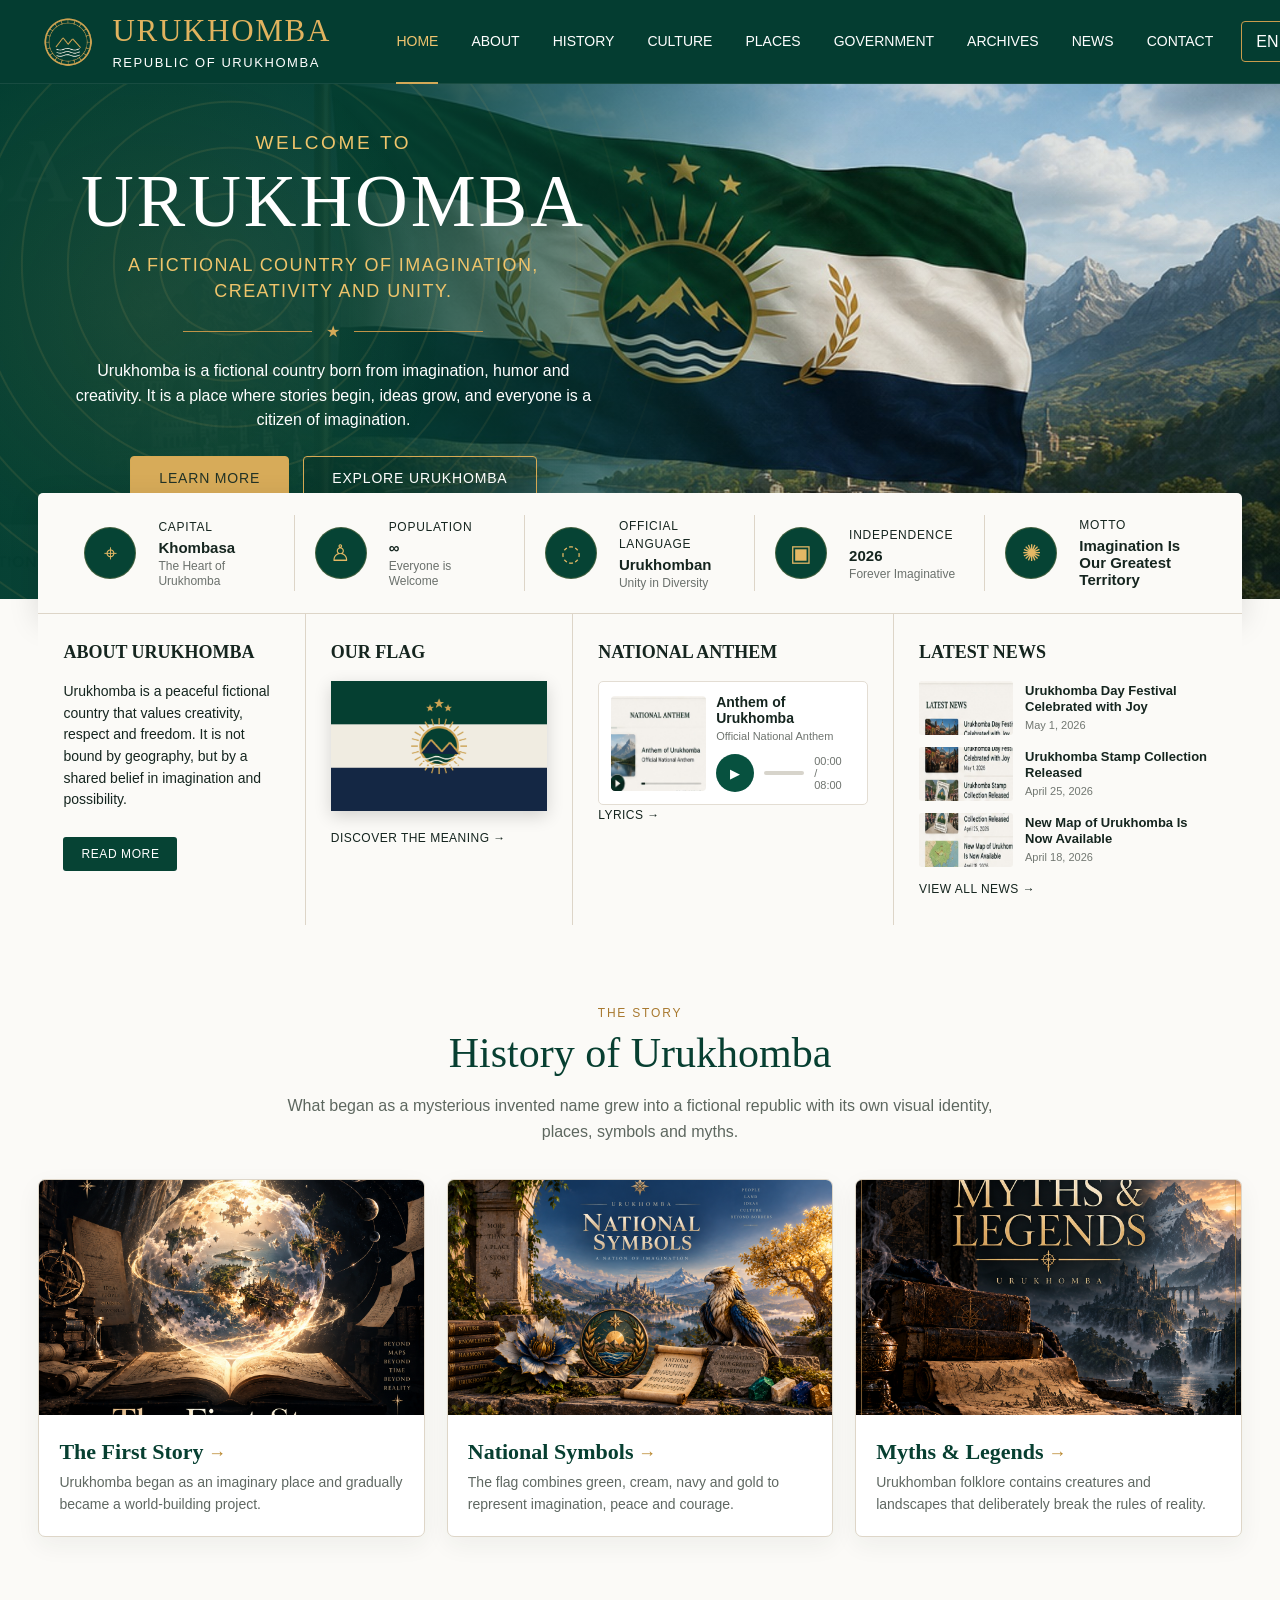
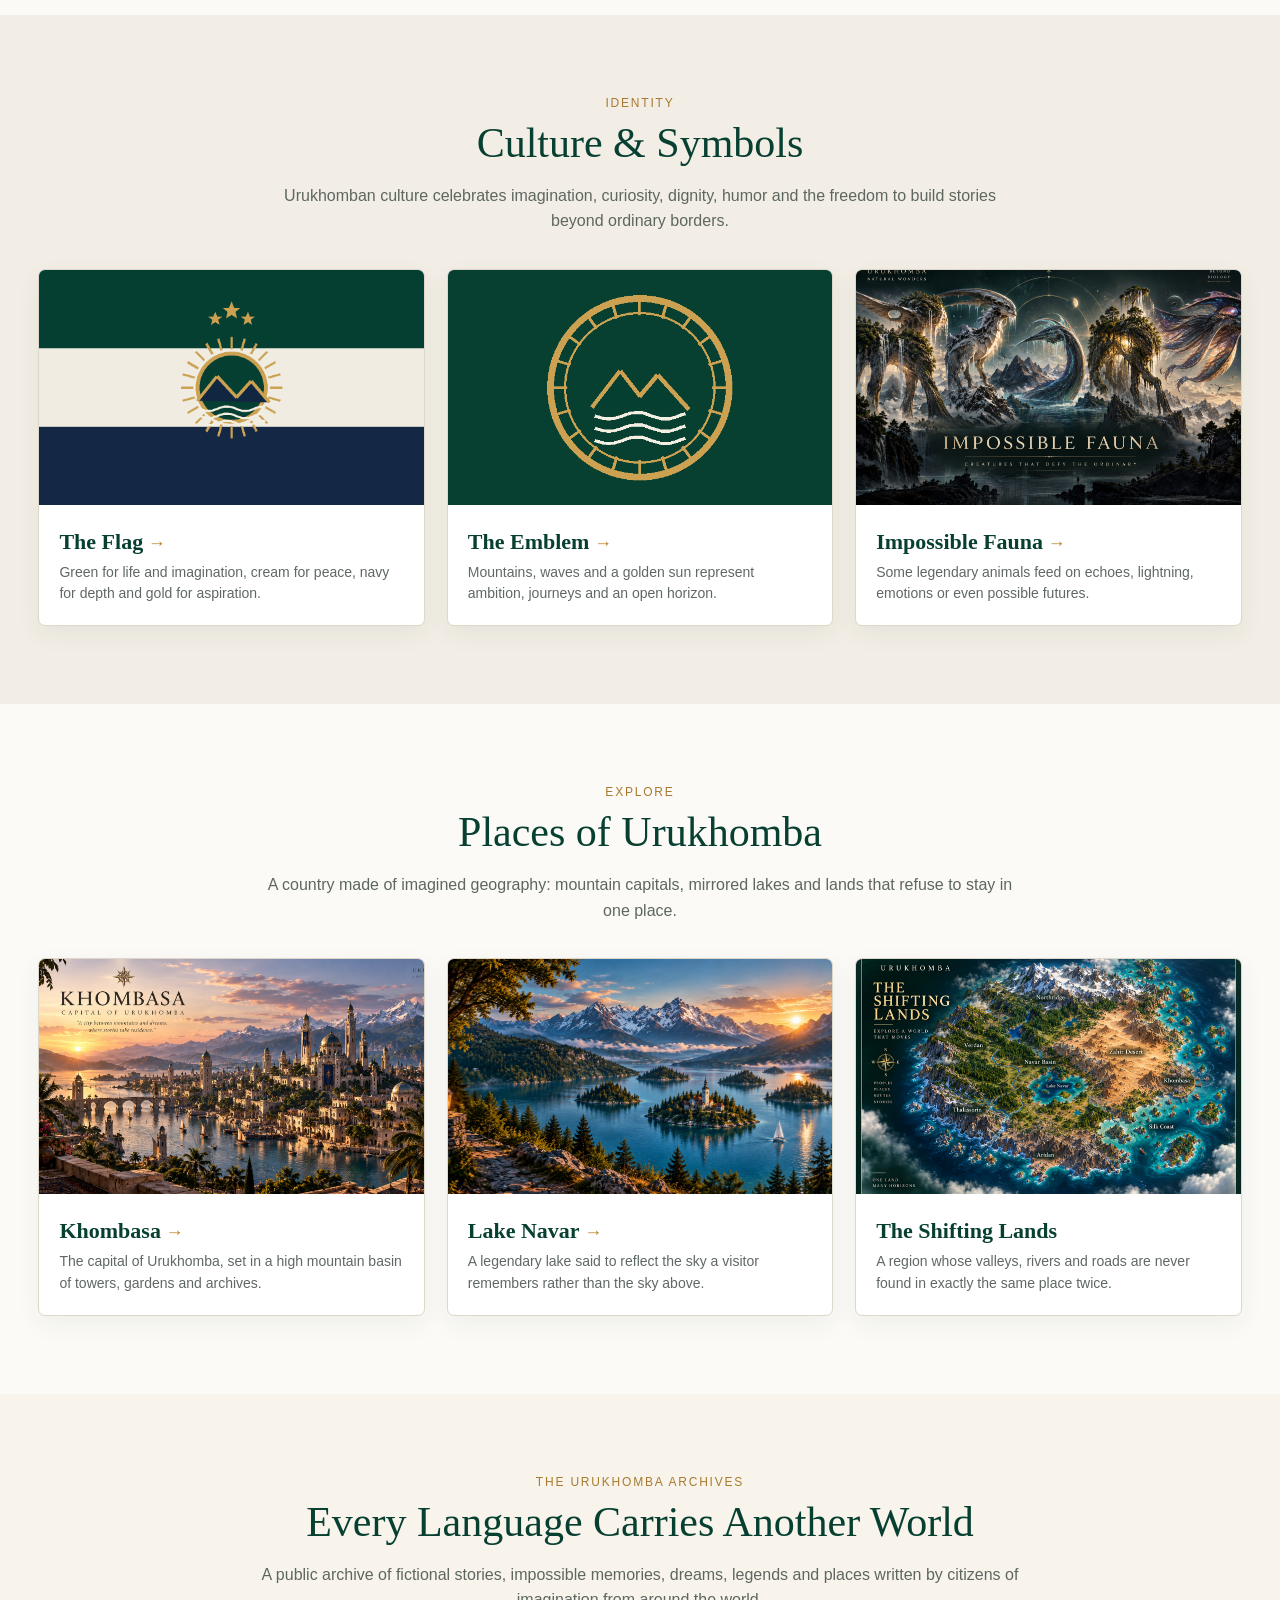
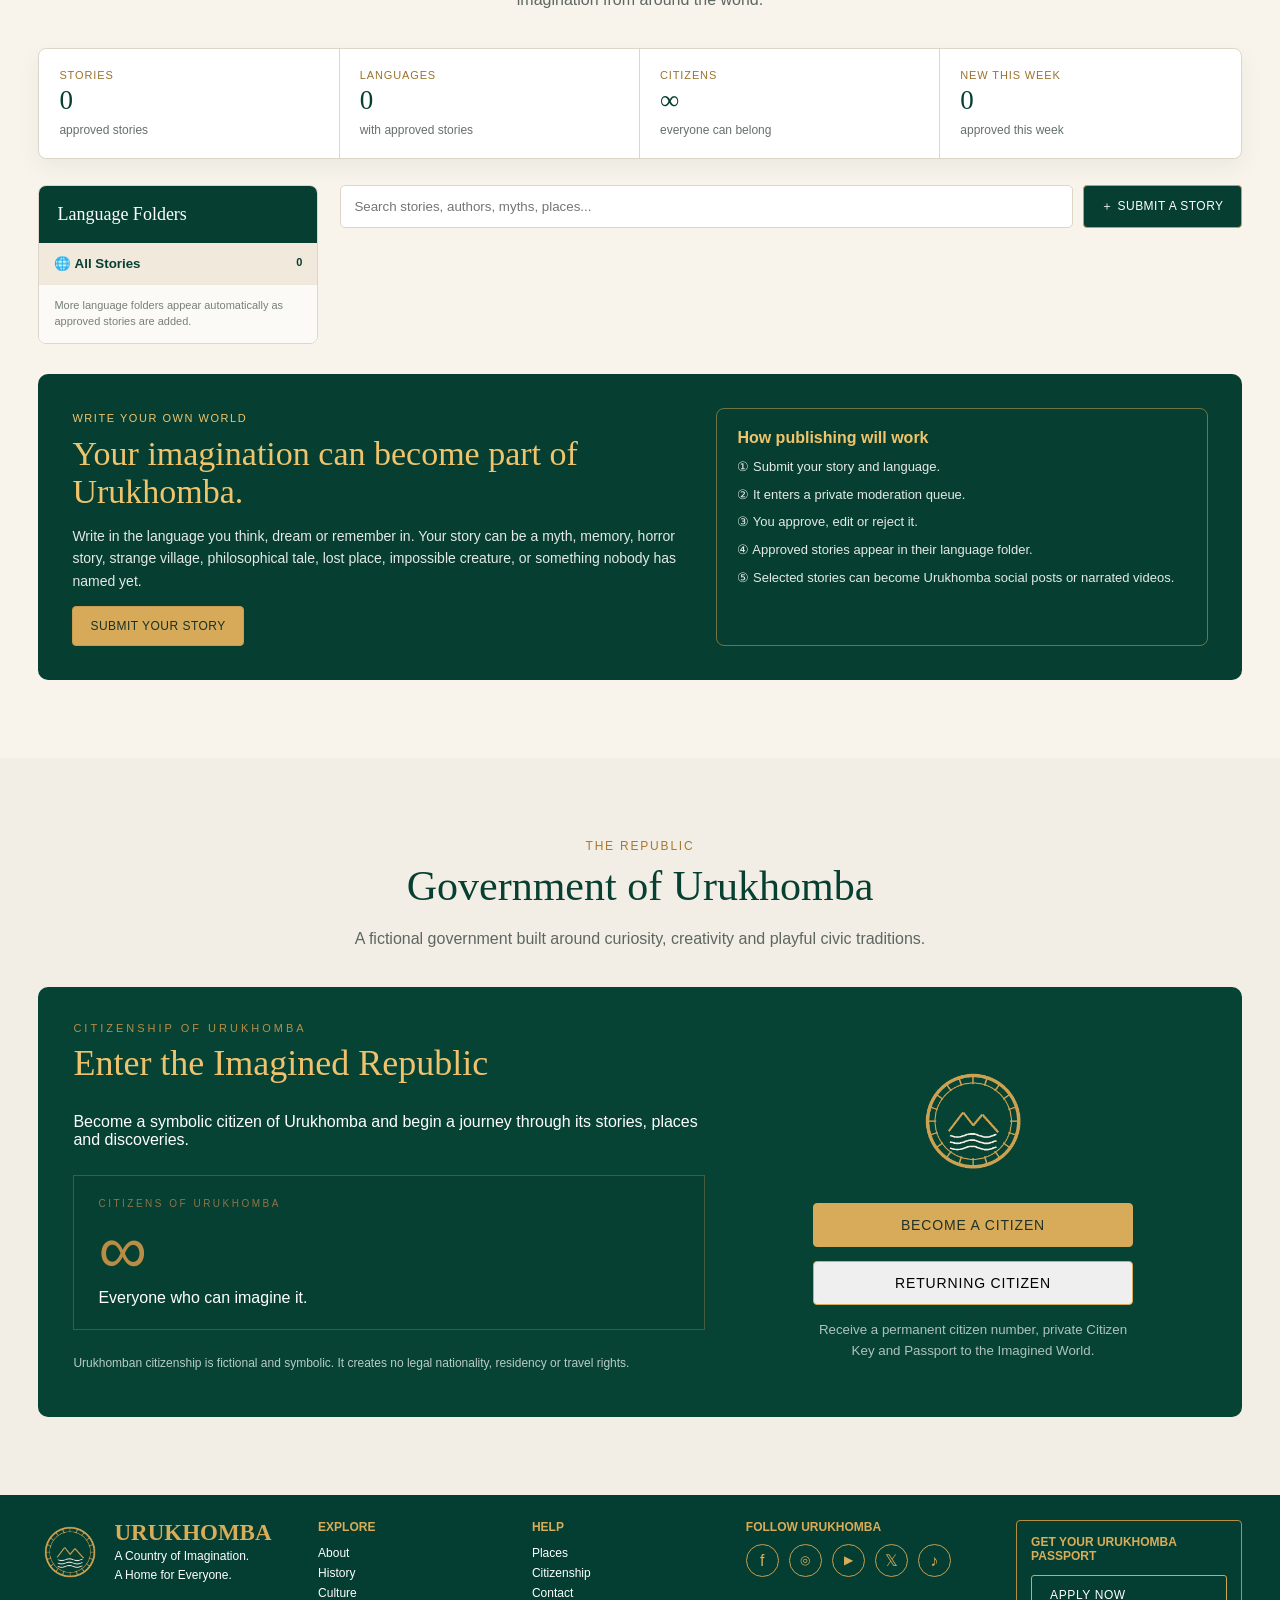
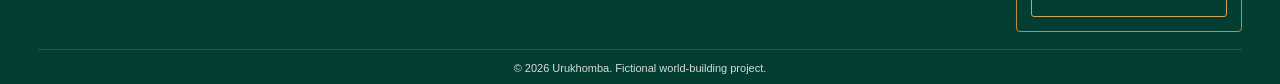
==== commit 3746b0ab: "Add Instagram and YouTube links" ====
--- a/index.html
+++ b/index.html
@@ -3,8 +3,20 @@
 <head>
 <meta charset="utf-8">
 <meta name="viewport" content="width=device-width, initial-scale=1">
-<title>Urukhomba — Republic of Imagination</title>
-<meta name="description" content="Official fictional website of Urukhomba — a country of imagination, creativity and unity.">
+<title>Urukhomba | The Republic of Imagination</title>
+
+<meta name="description" content="Explore Urukhomba, a fictional country and imagined world of stories, legends, impossible creatures, shifting lands, culture and discovery.">
+
+<link rel="canonical" href="https://urukhomba.com/">
+
+<meta name="robots" content="index, follow">
+
+<meta property="og:title" content="Urukhomba | The Republic of Imagination">
+<meta property="og:description" content="Enter Urukhomba — a fictional country and imagined world of stories, legends, impossible creatures, shifting lands and discovery.">
+<meta property="og:url" content="https://urukhomba.com/">
+<meta property="og:type" content="website">
+<meta property="og:image" content="https://urukhomba.com/assets/emblem.png">
+
 <link rel="icon" href="assets/emblem.png">
 <link rel="stylesheet" href="style.css">
   <link rel="stylesheet" href="https://unpkg.com/leaflet@1.9.4/dist/leaflet.css" crossorigin="">
@@ -293,7 +305,7 @@
     <div class="fbrand"><img src="assets/emblem.png"><div><b>URUKHOMBA</b><span>A Country of Imagination.<br>A Home for Everyone.</span></div></div>
     <div><h5>EXPLORE</h5><a href="#about">About</a><a href="#history">History</a><a href="#culture">Culture</a></div>
     <div><h5>HELP</h5><a href="#places">Places</a><a href="#government">Citizenship</a><a href="#contact">Contact</a></div>
-    <div><h5>FOLLOW URUKHOMBA</h5><div class="socials"><i>f</i><i>◎</i><i>▶</i><i>𝕏</i><i>♪</i></div></div>
+    <div><h5>FOLLOW URUKHOMBA</h5><div class="socials"><i>f</i><a href="https://www.instagram.com/urukhomba/" target="_blank" rel="noopener noreferrer"><i>◎</i></a><a href="https://www.youtube.com/@Urukhomba" target="_blank" rel="noopener noreferrer"><i>▶</i></a><i>𝕏</i><i>♪</i></div></div>
     <div class="passcta"><h5>GET YOUR URUKHOMBA PASSPORT</h5><a class="smallbtn goldish" href="#government">APPLY NOW</a></div>
   </div>
   <div class="shell copy">© 2026 Urukhomba. Fictional world-building project.</div>
@@ -1453,6 +1465,10 @@
 document.querySelectorAll(".fauna-entry").forEach(card=>{
   card.addEventListener("click",()=>{
     openCreature(card.dataset.creature);
+
+    if(window.recordUrukhombaDiscovery){
+      window.recordUrukhombaDiscovery("NATURAL_WONDER");
+    }
   });
 });
 
@@ -2108,7 +2124,7 @@
   
   <script src="https://unpkg.com/leaflet@1.9.4/dist/leaflet.js" crossorigin=""></script>
   <script src="https://cdnjs.cloudflare.com/ajax/libs/jspdf/2.5.1/jspdf.umd.min.js"></script>
-<script src="script.js?v=19"></script>
+<script src="script.js?v=22"></script>
 <div class="gtranslate_wrapper"></div>
 <script>window.gtranslateSettings = {"default_language":"en","languages":["en","fr","it","es","tl","ru","zh-CN","ur","hi","de","ar","pt","pl","zu"],"wrapper_selector":".gtranslate_wrapper"}</script>
 <script src="https://cdn.gtranslate.net/widgets/latest/float.js" defer></script>
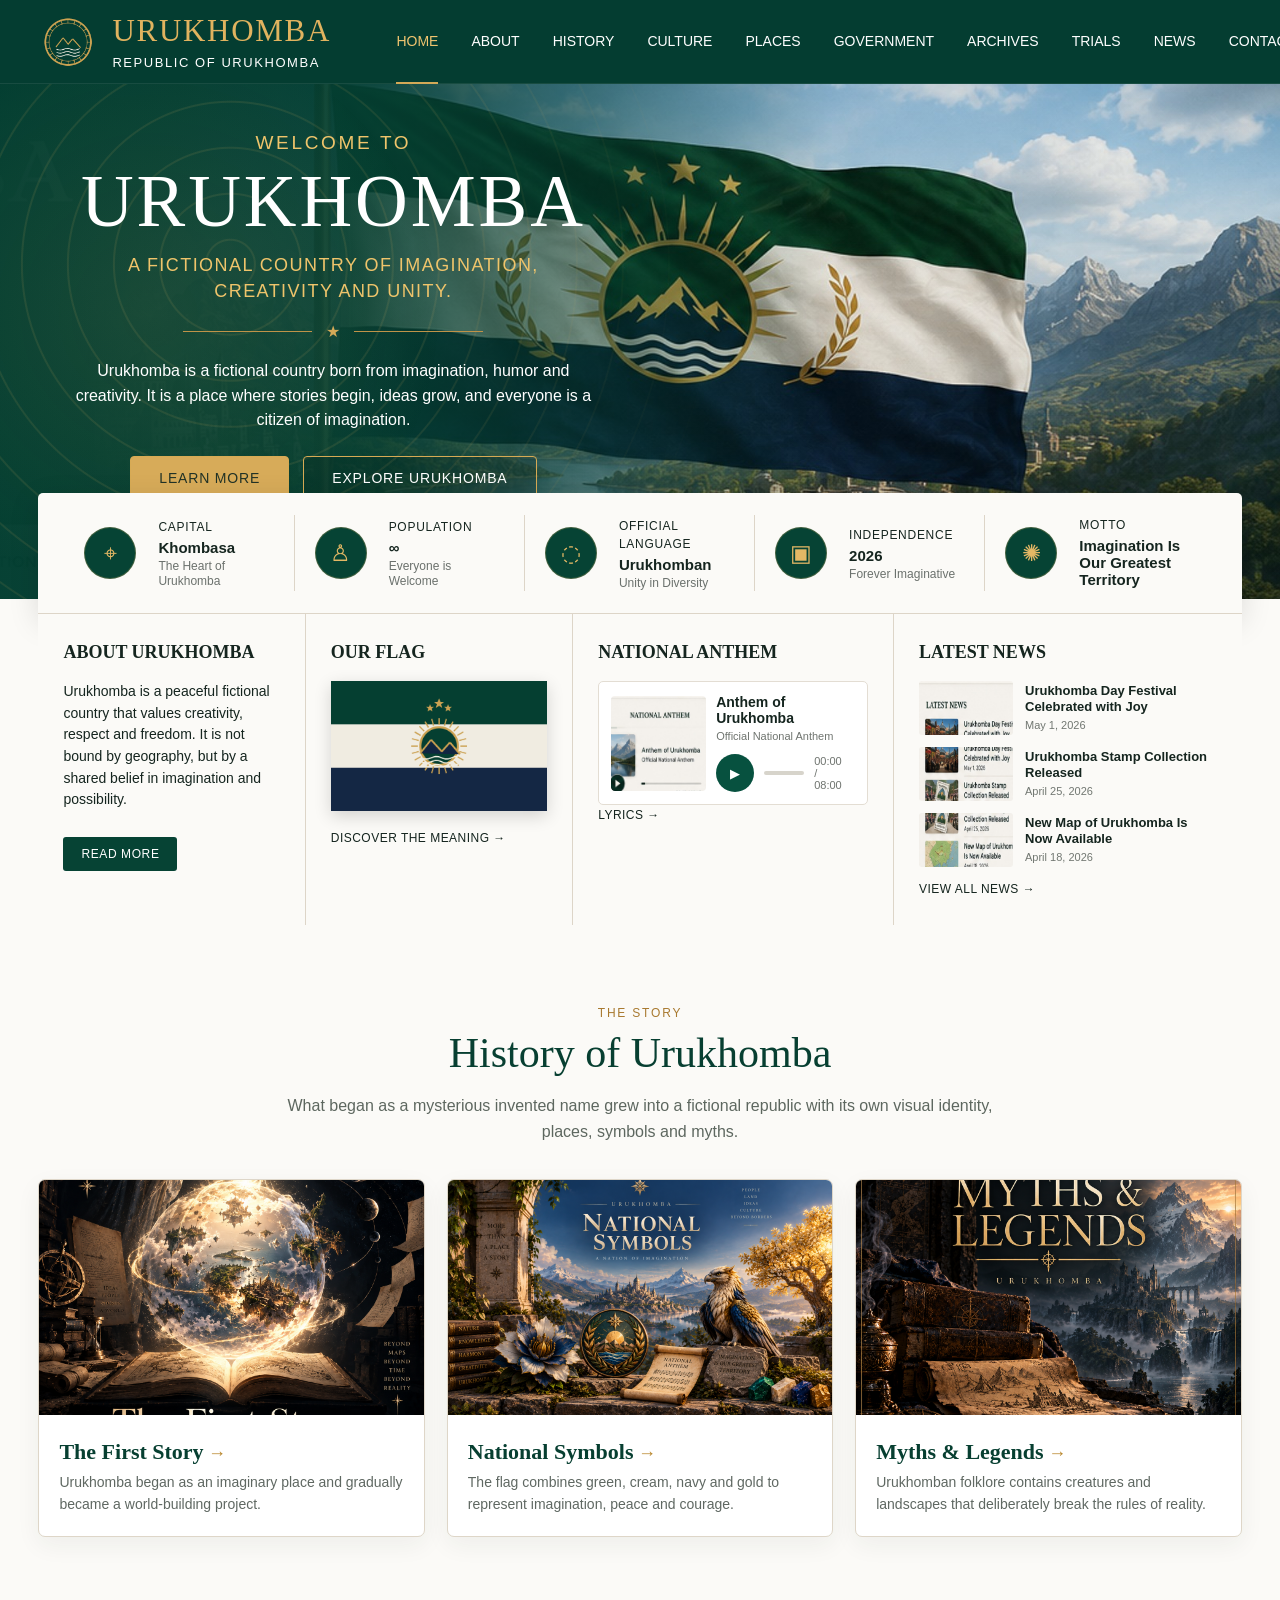
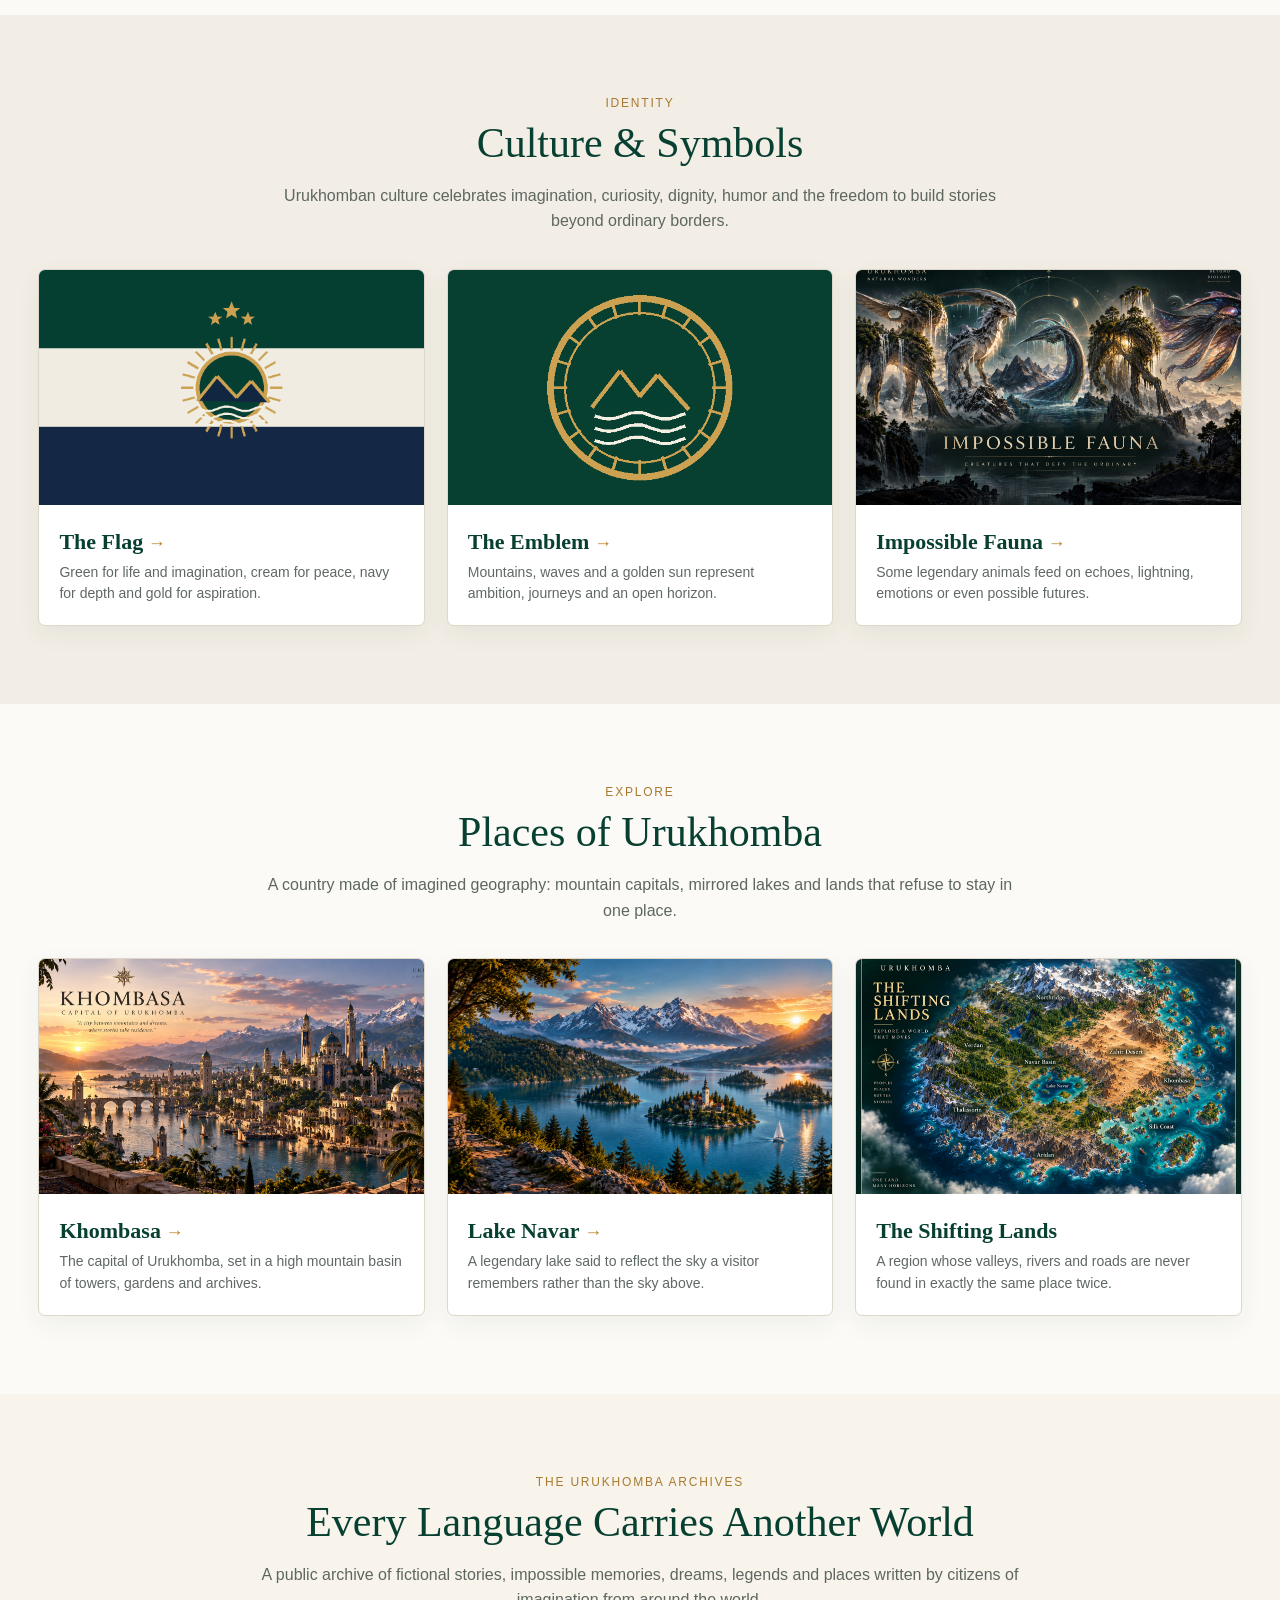
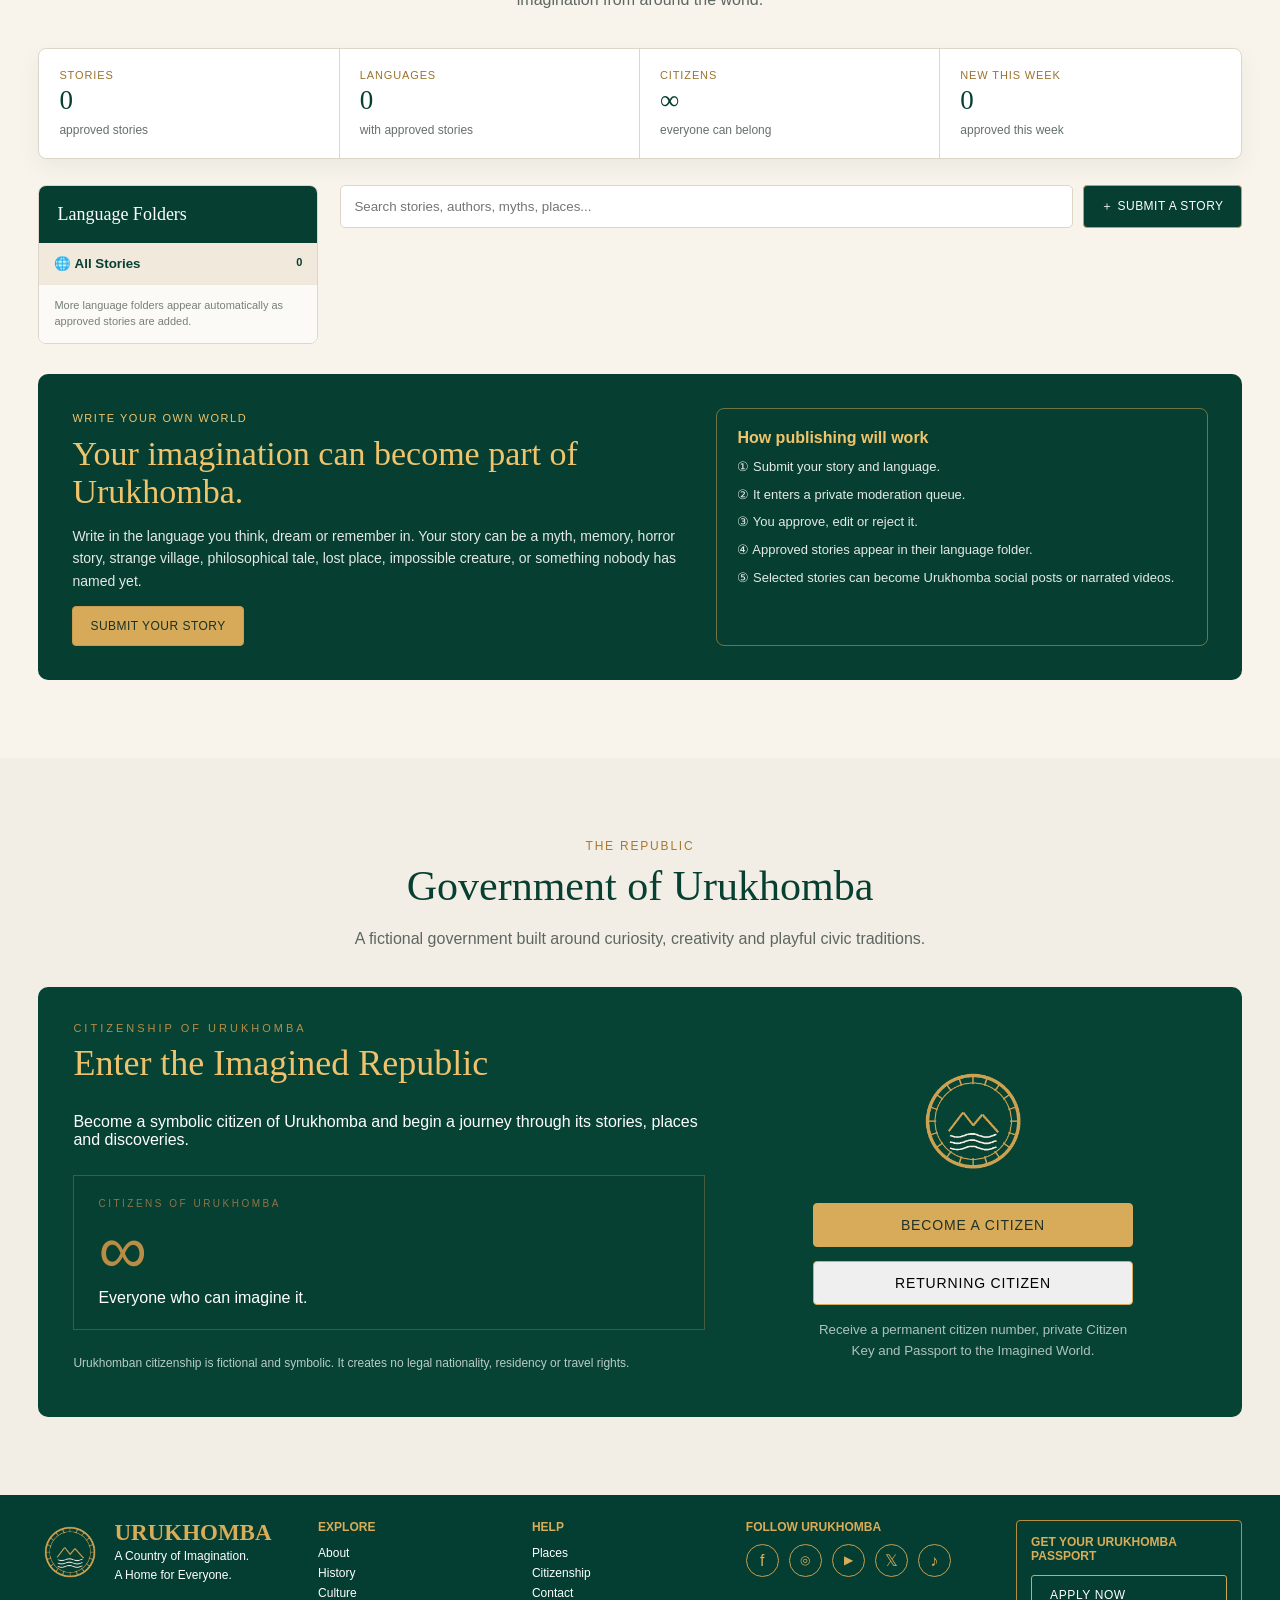
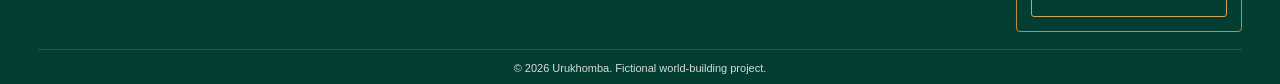
==== commit 504b490d: "Reorganize navigation links in index.html" ====
--- a/index.html
+++ b/index.html
@@ -30,10 +30,17 @@
     </a>
     <button class="hamb" id="hamb">☰</button>
     <nav id="nav">
-      <a class="active" href="#home">HOME</a><a href="#about">ABOUT</a><a href="#history">HISTORY</a>
-      <a href="#culture">CULTURE</a><a href="#places">PLACES</a><a href="#government">GOVERNMENT</a><a href="#archives">ARCHIVES</a>
-      <a href="#news">NEWS</a><a href="#contact">CONTACT</a>
-    </nav>
+  <a class="active" href="#home">HOME</a>
+  <a href="#about">ABOUT</a>
+  <a href="#history">HISTORY</a>
+  <a href="#culture">CULTURE</a>
+  <a href="#places">PLACES</a>
+  <a href="#government">GOVERNMENT</a>
+  <a href="#archives">ARCHIVES</a>
+  <a href="trials/">TRIALS</a>
+  <a href="#news">NEWS</a>
+  <a href="#contact">CONTACT</a>
+</nav>
     <div class="lang">EN⌄</div>
   </div>
 </header>
